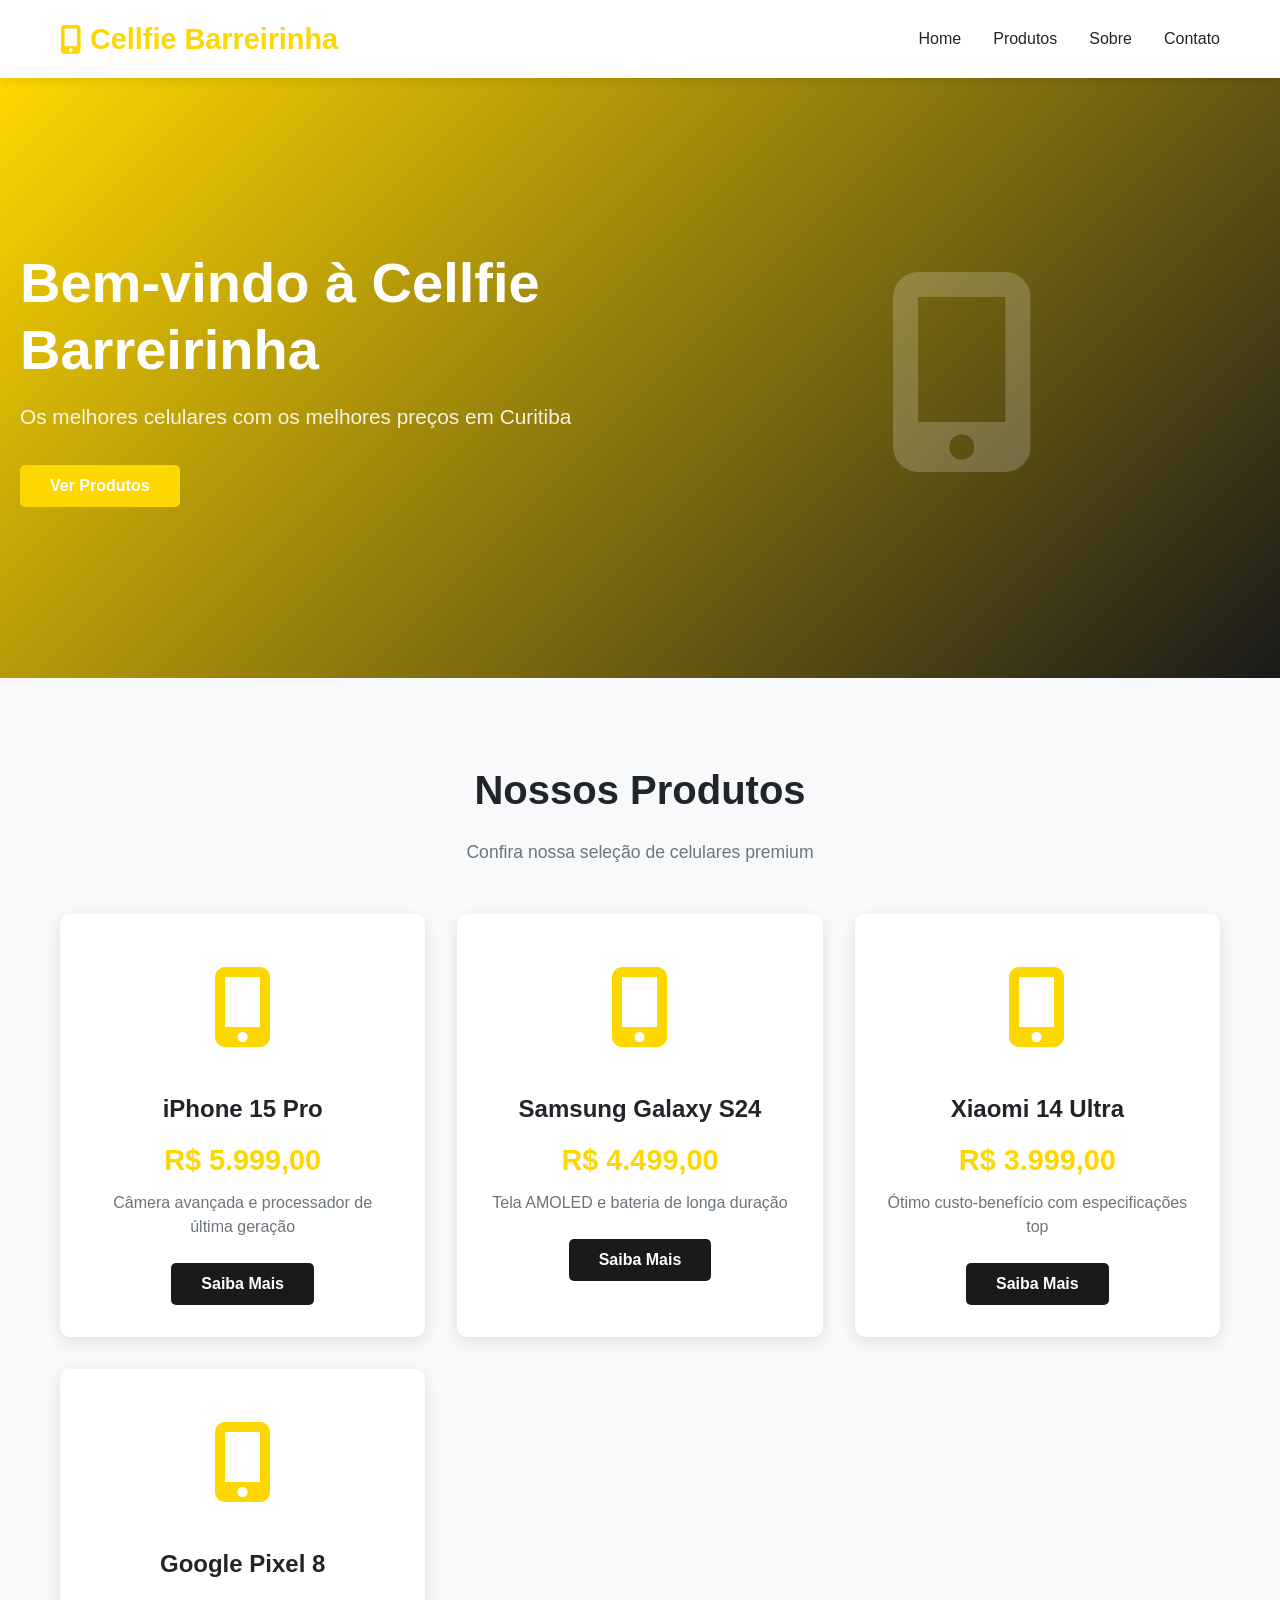
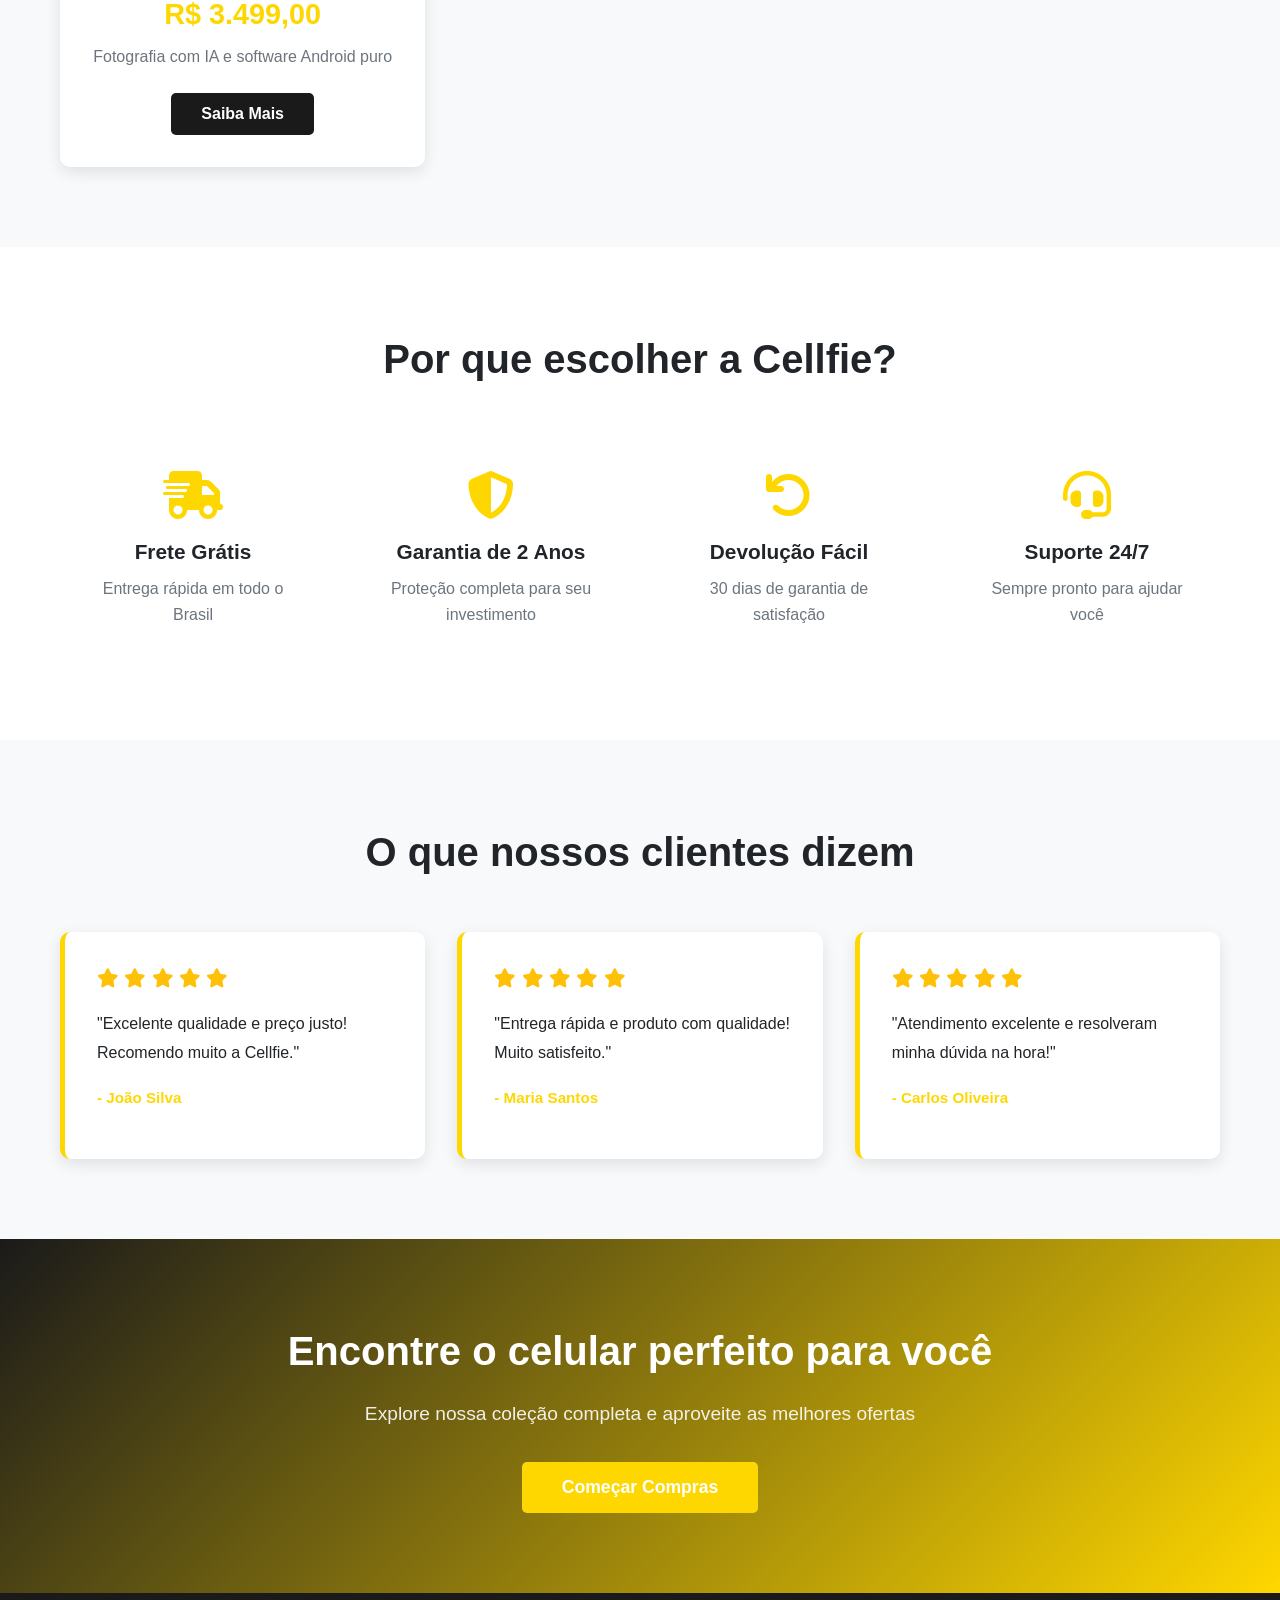
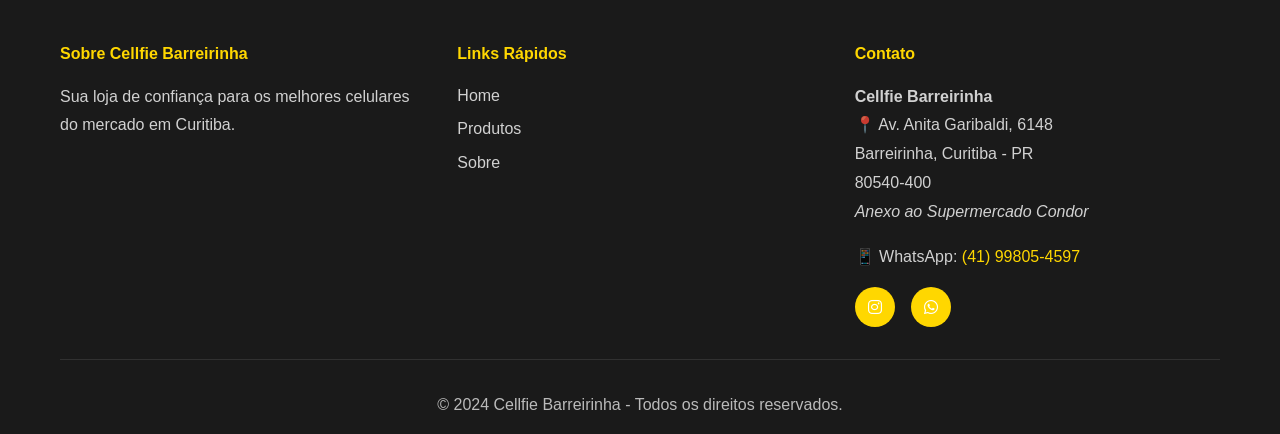
==== index.html @ 469c8362 "Landing page da Cellfie Barreirinha Co-Authored-By: Claude Sonnet 5 <noreply@anthropic.com>" ====
<!DOCTYPE html>
<html lang="pt-BR">
<head>
    <meta charset="UTF-8">
    <meta name="viewport" content="width=device-width, initial-scale=1.0">
    <title>Cellfie Barreirinha - Loja de Celulares Premium em Curitiba</title>
    <link rel="stylesheet" href="styles.css">
    <link rel="stylesheet" href="https://cdnjs.cloudflare.com/ajax/libs/font-awesome/6.4.0/css/all.min.css">
</head>
<body>
    <!-- Navbar -->
    <nav class="navbar">
        <div class="nav-container">
            <div class="nav-logo">
                <i class="fas fa-mobile-alt"></i> Cellfie Barreirinha
            </div>
            <ul class="nav-menu">
                <li><a href="#home" class="nav-link">Home</a></li>
                <li><a href="#produtos" class="nav-link">Produtos</a></li>
                <li><a href="#sobre" class="nav-link">Sobre</a></li>
                <li><a href="#contato" class="nav-link">Contato</a></li>
            </ul>
            <div class="hamburger">
                <span></span>
                <span></span>
                <span></span>
            </div>
        </div>
    </nav>

    <!-- Hero Section -->
    <section id="home" class="hero">
        <div class="hero-content">
            <h1>Bem-vindo à Cellfie Barreirinha</h1>
            <p>Os melhores celulares com os melhores preços em Curitiba</p>
            <button class="btn btn-primary">Ver Produtos</button>
        </div>
        <div class="hero-image">
            <div class="phone-mockup">
                <i class="fas fa-mobile-alt"></i>
            </div>
        </div>
    </section>

    <!-- Produtos Section -->
    <section id="produtos" class="produtos">
        <div class="container">
            <h2 class="section-title">Nossos Produtos</h2>
            <p class="section-subtitle">Confira nossa seleção de celulares premium</p>

            <div class="produtos-grid">
                <!-- Produto 1 -->
                <div class="produto-card">
                    <div class="produto-image">
                        <i class="fas fa-mobile-alt"></i>
                    </div>
                    <h3>iPhone 15 Pro</h3>
                    <p class="preco">R$ 5.999,00</p>
                    <p class="descricao">Câmera avançada e processador de última geração</p>
                    <button class="btn btn-secondary">Saiba Mais</button>
                </div>

                <!-- Produto 2 -->
                <div class="produto-card">
                    <div class="produto-image">
                        <i class="fas fa-mobile-alt"></i>
                    </div>
                    <h3>Samsung Galaxy S24</h3>
                    <p class="preco">R$ 4.499,00</p>
                    <p class="descricao">Tela AMOLED e bateria de longa duração</p>
                    <button class="btn btn-secondary">Saiba Mais</button>
                </div>

                <!-- Produto 3 -->
                <div class="produto-card">
                    <div class="produto-image">
                        <i class="fas fa-mobile-alt"></i>
                    </div>
                    <h3>Xiaomi 14 Ultra</h3>
                    <p class="preco">R$ 3.999,00</p>
                    <p class="descricao">Ótimo custo-benefício com especificações top</p>
                    <button class="btn btn-secondary">Saiba Mais</button>
                </div>

                <!-- Produto 4 -->
                <div class="produto-card">
                    <div class="produto-image">
                        <i class="fas fa-mobile-alt"></i>
                    </div>
                    <h3>Google Pixel 8</h3>
                    <p class="preco">R$ 3.499,00</p>
                    <p class="descricao">Fotografia com IA e software Android puro</p>
                    <button class="btn btn-secondary">Saiba Mais</button>
                </div>
            </div>
        </div>
    </section>

    <!-- Features Section -->
    <section class="features">
        <div class="container">
            <h2 class="section-title">Por que escolher a Cellfie?</h2>
            
            <div class="features-grid">
                <div class="feature-item">
                    <i class="fas fa-shipping-fast"></i>
                    <h3>Frete Grátis</h3>
                    <p>Entrega rápida em todo o Brasil</p>
                </div>

                <div class="feature-item">
                    <i class="fas fa-shield-alt"></i>
                    <h3>Garantia de 2 Anos</h3>
                    <p>Proteção completa para seu investimento</p>
                </div>

                <div class="feature-item">
                    <i class="fas fa-undo"></i>
                    <h3>Devolução Fácil</h3>
                    <p>30 dias de garantia de satisfação</p>
                </div>

                <div class="feature-item">
                    <i class="fas fa-headset"></i>
                    <h3>Suporte 24/7</h3>
                    <p>Sempre pronto para ajudar você</p>
                </div>
            </div>
        </div>
    </section>

    <!-- Depoimentos Section -->
    <section id="sobre" class="depoimentos">
        <div class="container">
            <h2 class="section-title">O que nossos clientes dizem</h2>

            <div class="depoimentos-grid">
                <div class="depoimento-card">
                    <div class="stars">
                        <i class="fas fa-star"></i>
                        <i class="fas fa-star"></i>
                        <i class="fas fa-star"></i>
                        <i class="fas fa-star"></i>
                        <i class="fas fa-star"></i>
                    </div>
                    <p>"Excelente qualidade e preço justo! Recomendo muito a Cellfie."</p>
                    <p class="autor">- João Silva</p>
                </div>

                <div class="depoimento-card">
                    <div class="stars">
                        <i class="fas fa-star"></i>
                        <i class="fas fa-star"></i>
                        <i class="fas fa-star"></i>
                        <i class="fas fa-star"></i>
                        <i class="fas fa-star"></i>
                    </div>
                    <p>"Entrega rápida e produto com qualidade! Muito satisfeito."</p>
                    <p class="autor">- Maria Santos</p>
                </div>

                <div class="depoimento-card">
                    <div class="stars">
                        <i class="fas fa-star"></i>
                        <i class="fas fa-star"></i>
                        <i class="fas fa-star"></i>
                        <i class="fas fa-star"></i>
                        <i class="fas fa-star"></i>
                    </div>
                    <p>"Atendimento excelente e resolveram minha dúvida na hora!"</p>
                    <p class="autor">- Carlos Oliveira</p>
                </div>
            </div>
        </div>
    </section>

    <!-- CTA Section -->
    <section class="cta">
        <div class="container">
            <h2>Encontre o celular perfeito para você</h2>
            <p>Explore nossa coleção completa e aproveite as melhores ofertas</p>
            <button class="btn btn-primary btn-large">Começar Compras</button>
        </div>
    </section>

    <!-- Footer -->
    <footer id="contato" class="footer">
        <div class="container">
            <div class="footer-content">
                <div class="footer-section">
                    <h4>Sobre Cellfie Barreirinha</h4>
                    <p>Sua loja de confiança para os melhores celulares do mercado em Curitiba.</p>
                </div>

                <div class="footer-section">
                    <h4>Links Rápidos</h4>
                    <ul>
                        <li><a href="#home">Home</a></li>
                        <li><a href="#produtos">Produtos</a></li>
                        <li><a href="#sobre">Sobre</a></li>
                    </ul>
                </div>

                <div class="footer-section">
                    <h4>Contato</h4>
                    <p><strong>Cellfie Barreirinha</strong></p>
                    <p>📍 Av. Anita Garibaldi, 6148</p>
                    <p>Barreirinha, Curitiba - PR</p>
                    <p>80540-400</p>
                    <p><em>Anexo ao Supermercado Condor</em></p>
                    <p style="margin-top: 1rem;">📱 WhatsApp: <a href="https://wa.me/5541998054597" style="color: var(--primary-color); text-decoration: none;">(41) 99805-4597</a></p>
                    <div class="social-links">
                        <a href="https://instagram.com/celfie_barreirinha" title="Instagram"><i class="fab fa-instagram"></i></a>
                        <a href="https://wa.me/5541998054597" title="WhatsApp"><i class="fab fa-whatsapp"></i></a>
                    </div>
                </div>
            </div>

            <div class="footer-bottom">
                <p>&copy; 2024 Cellfie Barreirinha - Todos os direitos reservados.</p>
            </div>
        </div>
    </footer>

    <script src="script.js"></script>
</body>
</html>
---- styles.css ----
/* Estilos Gerais */
* {
    margin: 0;
    padding: 0;
    box-sizing: border-box;
}

:root {
    --primary-color: #FFD700;
    --secondary-color: #1a1a1a;
    --accent-color: #808080;
    --light-bg: #f8f9fa;
    --text-dark: #212529;
    --text-light: #6c757d;
    --border-color: #dee2e6;
    --success-color: #28a745;
}

html {
    scroll-behavior: smooth;
}

body {
    font-family: 'Segoe UI', Tahoma, Geneva, Verdana, sans-serif;
    color: var(--text-dark);
    line-height: 1.6;
}

.container {
    max-width: 1200px;
    margin: 0 auto;
    padding: 0 20px;
}

/* Navbar */
.navbar {
    background: white;
    box-shadow: 0 2px 10px rgba(0, 0, 0, 0.1);
    position: sticky;
    top: 0;
    z-index: 100;
}

.nav-container {
    max-width: 1200px;
    margin: 0 auto;
    padding: 1rem 20px;
    display: flex;
    justify-content: space-between;
    align-items: center;
}

.nav-logo {
    font-size: 1.8rem;
    font-weight: bold;
    color: var(--primary-color);
    display: flex;
    align-items: center;
    gap: 0.5rem;
}

.nav-menu {
    display: flex;
    list-style: none;
    gap: 2rem;
}

.nav-link {
    color: var(--text-dark);
    text-decoration: none;
    font-weight: 500;
    transition: color 0.3s ease;
}

.nav-link:hover {
    color: var(--primary-color);
}

.hamburger {
    display: none;
    flex-direction: column;
    cursor: pointer;
}

.hamburger span {
    width: 25px;
    height: 3px;
    background: var(--text-dark);
    margin: 5px 0;
    transition: all 0.3s ease;
}

/* Hero Section */
.hero {
    background: linear-gradient(135deg, var(--primary-color) 0%, var(--secondary-color) 100%);
    color: white;
    padding: 100px 20px;
    display: flex;
    align-items: center;
    justify-content: center;
    gap: 3rem;
    min-height: 600px;
}

.hero-content {
    flex: 1;
    max-width: 600px;
}

.hero-content h1 {
    font-size: 3.5rem;
    margin-bottom: 1rem;
    line-height: 1.2;
}

.hero-content p {
    font-size: 1.3rem;
    margin-bottom: 2rem;
    opacity: 0.9;
}

.hero-image {
    flex: 1;
    display: flex;
    justify-content: center;
    align-items: center;
}

.phone-mockup {
    font-size: 200px;
    color: rgba(255, 255, 255, 0.2);
    animation: float 3s ease-in-out infinite;
}

@keyframes float {
    0%, 100% {
        transform: translateY(0px);
    }
    50% {
        transform: translateY(-20px);
    }
}

/* Botões */
.btn {
    padding: 12px 30px;
    border: none;
    border-radius: 5px;
    font-size: 1rem;
    font-weight: 600;
    cursor: pointer;
    transition: all 0.3s ease;
    text-decoration: none;
    display: inline-block;
}

.btn-primary {
    background: var(--primary-color);
    color: white;
}

.btn-primary:hover {
    background: #0095d1;
    transform: translateY(-2px);
    box-shadow: 0 10px 20px rgba(0, 168, 232, 0.3);
}

.btn-secondary {
    background: var(--secondary-color);
    color: white;
}

.btn-secondary:hover {
    background: #002d42;
    transform: translateY(-2px);
}

.btn-large {
    padding: 15px 40px;
    font-size: 1.1rem;
}

/* Produtos Section */
.produtos {
    padding: 80px 20px;
    background: var(--light-bg);
}

.section-title {
    font-size: 2.5rem;
    text-align: center;
    margin-bottom: 1rem;
    color: var(--text-dark);
}

.section-subtitle {
    text-align: center;
    color: var(--text-light);
    font-size: 1.1rem;
    margin-bottom: 3rem;
}

.produtos-grid {
    display: grid;
    grid-template-columns: repeat(auto-fit, minmax(280px, 1fr));
    gap: 2rem;
    margin-top: 3rem;
}

.produto-card {
    background: white;
    border-radius: 10px;
    padding: 2rem;
    text-align: center;
    box-shadow: 0 5px 15px rgba(0, 0, 0, 0.1);
    transition: transform 0.3s ease, box-shadow 0.3s ease;
    cursor: pointer;
}

.produto-card:hover {
    transform: translateY(-10px);
    box-shadow: 0 15px 30px rgba(0, 0, 0, 0.15);
}

.produto-image {
    font-size: 80px;
    color: var(--primary-color);
    margin-bottom: 1rem;
}

.produto-card h3 {
    font-size: 1.5rem;
    margin-bottom: 0.5rem;
    color: var(--text-dark);
}

.preco {
    font-size: 1.8rem;
    color: var(--primary-color);
    font-weight: bold;
    margin: 0.5rem 0;
}

.descricao {
    color: var(--text-light);
    margin-bottom: 1.5rem;
    line-height: 1.5;
}

/* Features Section */
.features {
    padding: 80px 20px;
    background: white;
}

.features-grid {
    display: grid;
    grid-template-columns: repeat(auto-fit, minmax(250px, 1fr));
    gap: 2rem;
    margin-top: 3rem;
}

.feature-item {
    text-align: center;
    padding: 2rem;
}

.feature-item i {
    font-size: 3rem;
    color: var(--primary-color);
    margin-bottom: 1rem;
}

.feature-item h3 {
    font-size: 1.3rem;
    margin-bottom: 0.5rem;
}

.feature-item p {
    color: var(--text-light);
}

/* Depoimentos Section */
.depoimentos {
    padding: 80px 20px;
    background: var(--light-bg);
}

.depoimentos-grid {
    display: grid;
    grid-template-columns: repeat(auto-fit, minmax(300px, 1fr));
    gap: 2rem;
    margin-top: 3rem;
}

.depoimento-card {
    background: white;
    padding: 2rem;
    border-radius: 10px;
    box-shadow: 0 5px 15px rgba(0, 0, 0, 0.1);
    border-left: 5px solid var(--primary-color);
}

.stars {
    color: #ffc107;
    margin-bottom: 1rem;
    font-size: 1.2rem;
}

.depoimento-card p {
    margin-bottom: 1rem;
    line-height: 1.8;
}

.autor {
    font-weight: bold;
    color: var(--primary-color);
    font-size: 0.95rem;
}

/* CTA Section */
.cta {
    background: linear-gradient(135deg, var(--secondary-color) 0%, var(--primary-color) 100%);
    color: white;
    padding: 80px 20px;
    text-align: center;
}

.cta h2 {
    font-size: 2.5rem;
    margin-bottom: 1rem;
}

.cta p {
    font-size: 1.2rem;
    margin-bottom: 2rem;
    opacity: 0.9;
}

/* Footer */
.footer {
    background: var(--secondary-color);
    color: white;
    padding: 3rem 20px 1rem;
}

.footer-content {
    display: grid;
    grid-template-columns: repeat(auto-fit, minmax(250px, 1fr));
    gap: 2rem;
    margin-bottom: 2rem;
    max-width: 1200px;
    margin-left: auto;
    margin-right: auto;
}

.footer-section h4 {
    margin-bottom: 1rem;
    color: var(--primary-color);
}

.footer-section p {
    color: rgba(255, 255, 255, 0.8);
    line-height: 1.8;
}

.footer-section ul {
    list-style: none;
}

.footer-section ul li {
    margin-bottom: 0.5rem;
}

.footer-section ul li a {
    color: rgba(255, 255, 255, 0.8);
    text-decoration: none;
    transition: color 0.3s ease;
}

.footer-section ul li a:hover {
    color: var(--primary-color);
}

.social-links {
    display: flex;
    gap: 1rem;
    margin-top: 1rem;
}

.social-links a {
    display: inline-flex;
    align-items: center;
    justify-content: center;
    width: 40px;
    height: 40px;
    background: var(--primary-color);
    color: white;
    border-radius: 50%;
    text-decoration: none;
    transition: all 0.3s ease;
}

.social-links a:hover {
    background: rgba(255, 255, 255, 0.2);
}

.footer-bottom {
    text-align: center;
    padding-top: 2rem;
    border-top: 1px solid rgba(255, 255, 255, 0.1);
    color: rgba(255, 255, 255, 0.7);
}

/* Responsivo */
@media (max-width: 768px) {
    .hamburger {
        display: flex;
    }

    .nav-menu {
        display: none;
        position: absolute;
        top: 60px;
        left: 0;
        right: 0;
        background: white;
        flex-direction: column;
        gap: 0;
        padding: 1rem;
        box-shadow: 0 10px 20px rgba(0, 0, 0, 0.1);
    }

    .nav-menu.active {
        display: flex;
    }

    .nav-link {
        padding: 0.8rem;
        border-bottom: 1px solid var(--border-color);
    }

    .hero {
        flex-direction: column;
        padding: 50px 20px;
        min-height: auto;
        text-align: center;
    }

    .hero-content h1 {
        font-size: 2rem;
    }

    .hero-content p {
        font-size: 1rem;
    }

    .phone-mockup {
        font-size: 120px;
    }

    .section-title {
        font-size: 2rem;
    }

    .cta h2 {
        font-size: 1.8rem;
    }

    .produtos-grid,
    .features-grid,
    .depoimentos-grid {
        grid-template-columns: 1fr;
    }
}

@media (max-width: 480px) {
    .hero-content h1 {
        font-size: 1.5rem;
    }

    .section-title {
        font-size: 1.5rem;
    }

    .btn {
        padding: 10px 20px;
        font-size: 0.9rem;
    }

    .cta {
        padding: 50px 20px;
    }

    .cta h2 {
        font-size: 1.3rem;
    }
}
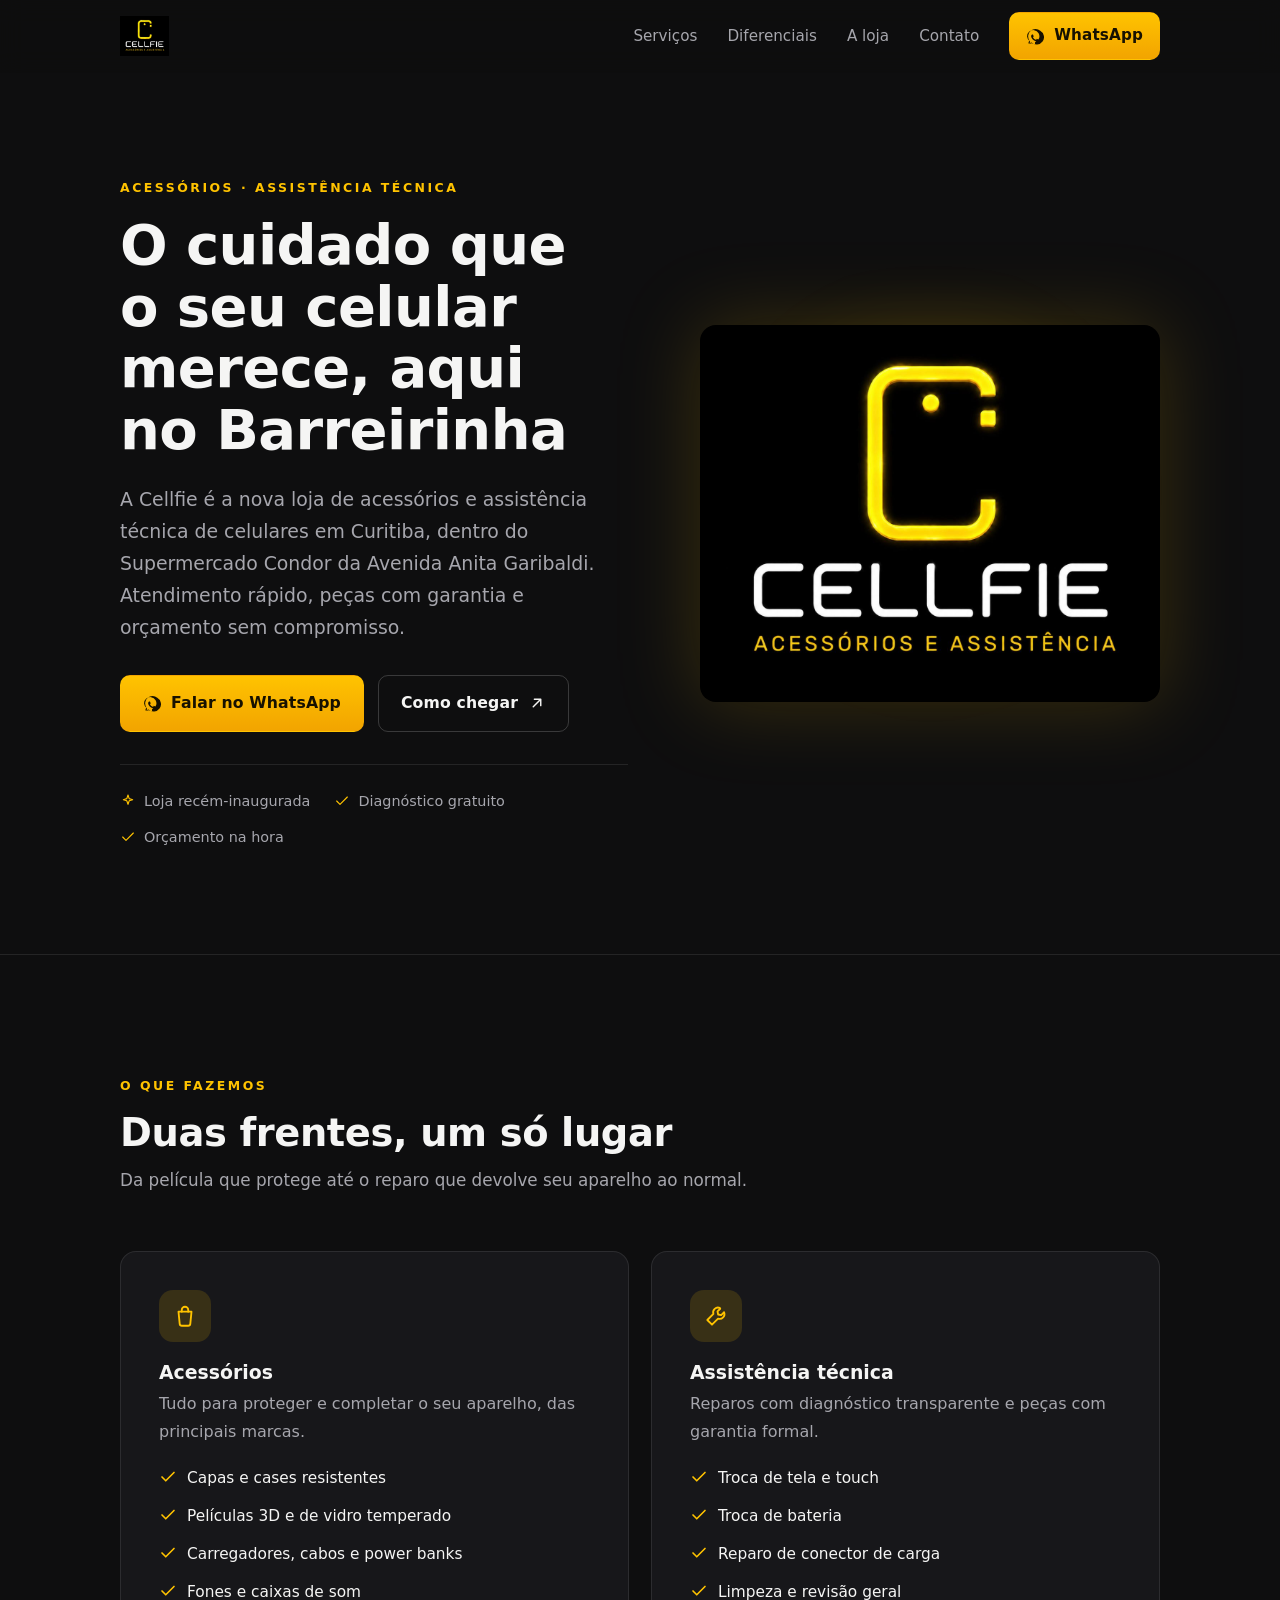
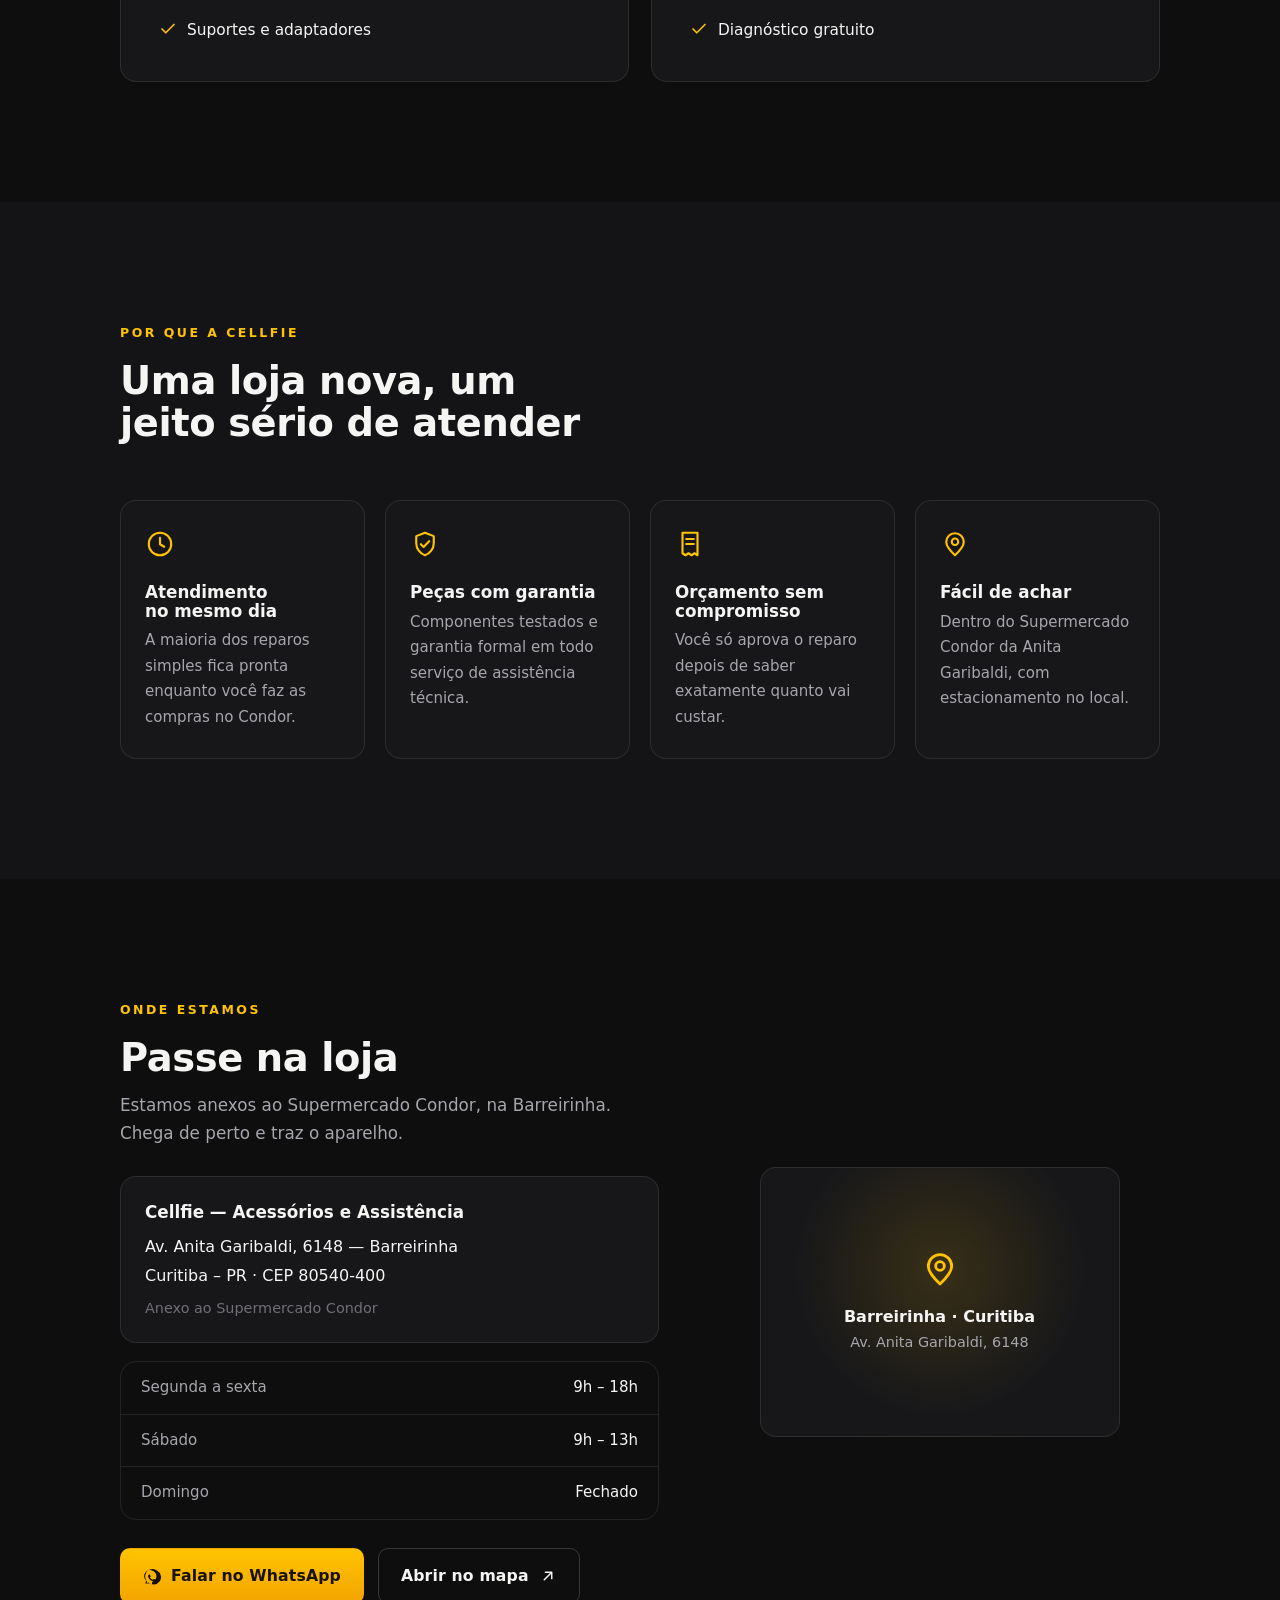
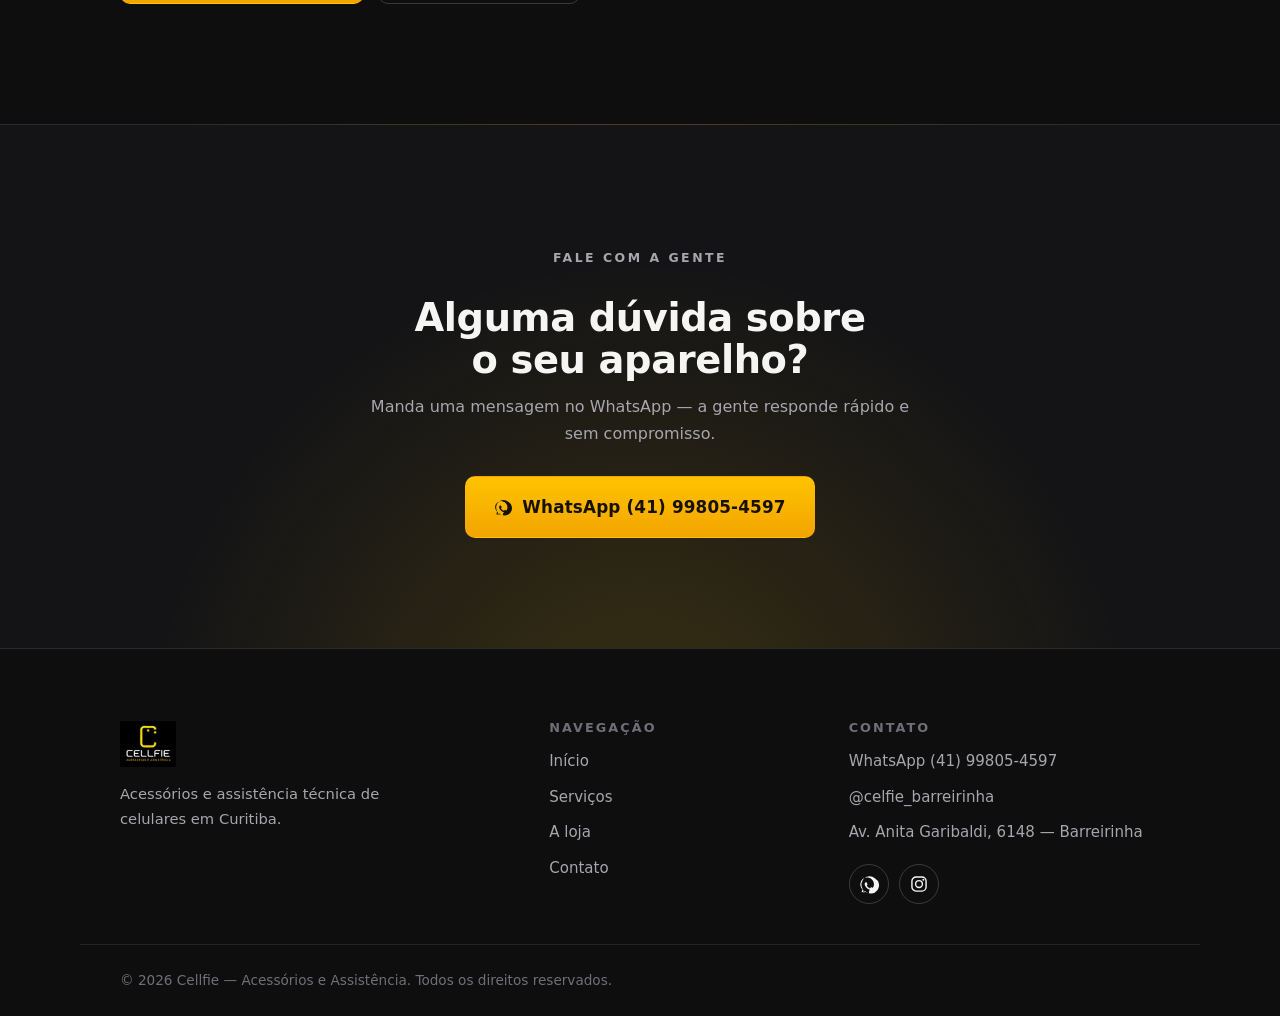
==== commit 9c7c8d8e: "Redesenha a landing page: institucional, tema escuro e foco em segurança - Reposiciona como página d" ====
--- a/index.html
+++ b/index.html
@@ -1,227 +1,288 @@
 <!DOCTYPE html>
 <html lang="pt-BR">
 <head>
-    <meta charset="UTF-8">
-    <meta name="viewport" content="width=device-width, initial-scale=1.0">
-    <title>Cellfie Barreirinha - Loja de Celulares Premium em Curitiba</title>
-    <link rel="stylesheet" href="styles.css">
-    <link rel="stylesheet" href="https://cdnjs.cloudflare.com/ajax/libs/font-awesome/6.4.0/css/all.min.css">
+  <meta charset="UTF-8">
+  <meta name="viewport" content="width=device-width, initial-scale=1.0">
+
+  <!-- Segurança: política de conteúdo restritiva, sem scripts de terceiros -->
+  <meta http-equiv="Content-Security-Policy" content="default-src 'self'; base-uri 'self'; object-src 'none'; frame-ancestors 'none'; frame-src 'none'; img-src 'self' data:; style-src 'self' https://fonts.googleapis.com; font-src 'self' https://fonts.gstatic.com; script-src 'self'; connect-src 'self'; form-action 'self'; upgrade-insecure-requests">
+  <meta name="referrer" content="strict-origin-when-cross-origin">
+  <meta name="color-scheme" content="dark">
+  <meta name="theme-color" content="#0E0E0F">
+
+  <title>Cellfie Barreirinha</title>
+  <meta name="description" content="Cellfie — acessórios e assistência técnica de celulares no Barreirinha, Curitiba. Dentro do Supermercado Condor da Av. Anita Garibaldi. Troca de tela, troca de bateria, películas e orçamento sem compromisso.">
+
+  <meta property="og:type" content="website">
+  <meta property="og:locale" content="pt_BR">
+  <meta property="og:title" content="Cellfie — Acessórios e Assistência Técnica">
+  <meta property="og:description" content="A nova loja de acessórios e assistência técnica de celulares no Barreirinha, Curitiba. Dentro do Supermercado Condor.">
+  <meta property="og:image" content="logo.jpeg">
+
+  <link rel="icon" type="image/jpeg" href="logo.jpeg">
+  <link rel="apple-touch-icon" href="logo.jpeg">
+
+  <link rel="preconnect" href="https://fonts.googleapis.com">
+  <link rel="preconnect" href="https://fonts.gstatic.com" crossorigin>
+  <link rel="stylesheet" href="https://fonts.googleapis.com/css2?family=Chakra+Petch:wght@500;600;700&family=IBM+Plex+Sans:wght@400;500;600&display=swap">
+
+  <link rel="stylesheet" href="styles.css">
 </head>
 <body>
-    <!-- Navbar -->
-    <nav class="navbar">
-        <div class="nav-container">
-            <div class="nav-logo">
-                <i class="fas fa-mobile-alt"></i> Cellfie Barreirinha
-            </div>
-            <ul class="nav-menu">
-                <li><a href="#home" class="nav-link">Home</a></li>
-                <li><a href="#produtos" class="nav-link">Produtos</a></li>
-                <li><a href="#sobre" class="nav-link">Sobre</a></li>
-                <li><a href="#contato" class="nav-link">Contato</a></li>
+  <a class="skip-link" href="#conteudo">Pular para o conteúdo</a>
+
+  <!-- Biblioteca de ícones (SVG embutido, sem requisições externas) -->
+  <svg class="icon-defs" aria-hidden="true" focusable="false" width="0" height="0">
+    <defs>
+      <symbol id="i-bag" viewBox="0 0 24 24"><path d="M6 8h12l-1.1 11.2a2 2 0 0 1-2 1.8H9.1a2 2 0 0 1-2-1.8L6 8Z"/><path d="M9 8V6.5a3 3 0 0 1 6 0V8"/></symbol>
+      <symbol id="i-wrench" viewBox="0 0 24 24"><path d="M15.5 4.5a4.5 4.5 0 0 0-5.9 5.6L4 15.7 8.3 20l5.6-5.6a4.5 4.5 0 0 0 5.6-5.9l-2.7 2.7-2.8-.6-.6-2.8 2.5-2.5Z"/></symbol>
+      <symbol id="i-shield" viewBox="0 0 24 24"><path d="M12 3l7 2.7v5.6c0 4.6-3 8.4-7 9.7-4-1.3-7-5.1-7-9.7V5.7L12 3Z"/><path d="M8.7 12.2l2.2 2.2 4.4-4.6"/></symbol>
+      <symbol id="i-clock" viewBox="0 0 24 24"><circle cx="12" cy="12" r="9"/><path d="M12 7v5.2l3.4 2"/></symbol>
+      <symbol id="i-pin" viewBox="0 0 24 24"><path d="M12 21c4.5-4.2 7-7.4 7-10.6A7 7 0 0 0 5 10.4C5 13.6 7.5 16.8 12 21Z"/><circle cx="12" cy="10.2" r="2.6"/></symbol>
+      <symbol id="i-receipt" viewBox="0 0 24 24"><path d="M6 3h12v18l-2.4-1.6L13.2 21l-2.4-1.6L8.4 21 6 19.4V3Z"/><path d="M9 8h6M9 12h6"/></symbol>
+      <symbol id="i-check" viewBox="0 0 24 24"><path d="M20 6 9 17l-5-5"/></symbol>
+      <symbol id="i-whats" viewBox="0 0 24 24"><path d="M19 5A9.8 9.8 0 0 0 4.4 17.7L3 22l4.4-1.4A9.8 9.8 0 1 0 19 5Zm-7 17.8a8.2 8.2 0 0 1-4.2-1.1l-.3-.2-2.9.8.8-2.8-.2-.3A8.2 8.2 0 1 1 12 20.2Zm4.5-6.1c-.25-.13-1.5-.74-1.7-.82-.23-.09-.4-.13-.56.12-.16.25-.64.82-.79.99-.14.16-.29.18-.54.06-1.5-.75-2.48-1.34-3.47-3.03-.26-.45.26-.42.75-1.4.08-.16.04-.3-.02-.43-.06-.12-.56-1.34-.76-1.84-.2-.48-.4-.41-.56-.42h-.48c-.16 0-.43.06-.66.31-.23.25-.87.85-.87 2.07 0 1.22.89 2.4 1.01 2.57.12.16 1.75 2.67 4.25 3.74 1.58.68 2.2.74 2.99.62.48-.07 1.5-.61 1.71-1.2.21-.59.21-1.09.15-1.2-.06-.11-.22-.17-.47-.29Z" stroke="none" fill="currentColor"/></symbol>
+      <symbol id="i-insta" viewBox="0 0 24 24"><rect x="3.5" y="3.5" width="17" height="17" rx="5"/><circle cx="12" cy="12" r="4.1"/><circle cx="17.2" cy="6.8" r="1.15" stroke="none" fill="currentColor"/></symbol>
+      <symbol id="i-phone" viewBox="0 0 24 24"><path d="M6 3h3.4l1.7 4.3-2.3 1.6a11 11 0 0 0 4.9 4.9l1.6-2.3L20.6 15V18.4a2 2 0 0 1-2.2 2A16.5 16.5 0 0 1 3.6 5.6 2 2 0 0 1 6 3Z"/></symbol>
+      <symbol id="i-arrow" viewBox="0 0 24 24"><path d="M7 17 17 7M8.5 7H17v8.5"/></symbol>
+      <symbol id="i-spark" viewBox="0 0 24 24"><path d="M12 3l1.8 5.4L19 10l-5.2 1.6L12 17l-1.8-5.4L5 10l5.2-1.6L12 3Z"/></symbol>
+    </defs>
+  </svg>
+
+  <!-- Cabeçalho -->
+  <header class="site-header" id="topo">
+    <div class="wrap site-header__inner">
+      <a class="brand" href="#topo" aria-label="Cellfie — página inicial">
+        <img class="brand__logo" src="logo.jpeg" width="160" height="40" alt="Cellfie — Acessórios e Assistência">
+      </a>
+
+      <nav class="nav" aria-label="Navegação principal">
+        <button class="nav__toggle" type="button" aria-expanded="false" aria-controls="menu-principal" aria-label="Abrir menu">
+          <span></span><span></span><span></span>
+        </button>
+        <ul class="nav__links" id="menu-principal">
+          <li><a href="#servicos">Serviços</a></li>
+          <li><a href="#diferenciais">Diferenciais</a></li>
+          <li><a href="#loja">A loja</a></li>
+          <li><a href="#contato">Contato</a></li>
+          <li class="nav__cta">
+            <a class="btn btn--primary btn--sm" href="https://wa.me/5541998054597?text=Ol%C3%A1%21%20Vim%20pelo%20site%20da%20Cellfie." target="_blank" rel="noopener noreferrer">
+              <svg class="ic" aria-hidden="true"><use href="#i-whats"></use></svg>
+              WhatsApp
+            </a>
+          </li>
+        </ul>
+      </nav>
+    </div>
+  </header>
+
+  <main id="conteudo">
+
+    <!-- Hero -->
+    <section class="hero" id="inicio">
+      <div class="wrap hero__grid">
+        <div class="hero__copy">
+          <p class="eyebrow">Acessórios · Assistência técnica</p>
+          <h1>O cuidado que o seu celular merece, aqui no Barreirinha</h1>
+          <p class="lead">
+            A Cellfie é a nova loja de acessórios e assistência técnica de celulares em Curitiba,
+            dentro do Supermercado Condor da Avenida Anita Garibaldi. Atendimento rápido,
+            peças com garantia e orçamento sem compromisso.
+          </p>
+          <div class="hero__actions">
+            <a class="btn btn--primary" href="https://wa.me/5541998054597?text=Ol%C3%A1%21%20Vim%20pelo%20site%20da%20Cellfie." target="_blank" rel="noopener noreferrer">
+              <svg class="ic" aria-hidden="true"><use href="#i-whats"></use></svg>
+              Falar no WhatsApp
+            </a>
+            <a class="btn btn--ghost" href="https://www.google.com/maps/search/?api=1&amp;query=Avenida%20Anita%20Garibaldi%2C%206148%2C%20Barreirinha%2C%20Curitiba%20-%20PR" target="_blank" rel="noopener noreferrer">
+              Como chegar
+              <svg class="ic" aria-hidden="true"><use href="#i-arrow"></use></svg>
+            </a>
+          </div>
+          <ul class="hero__meta">
+            <li><svg class="ic" aria-hidden="true"><use href="#i-spark"></use></svg> Loja recém-inaugurada</li>
+            <li><svg class="ic" aria-hidden="true"><use href="#i-check"></use></svg> Diagnóstico gratuito</li>
+            <li><svg class="ic" aria-hidden="true"><use href="#i-check"></use></svg> Orçamento na hora</li>
+          </ul>
+        </div>
+
+        <div class="hero__brand" aria-hidden="true">
+          <div class="hero__glow"></div>
+          <img class="hero__logo" src="logo.jpeg" width="520" height="416" alt="">
+        </div>
+      </div>
+    </section>
+
+    <!-- Serviços -->
+    <section class="section" id="servicos">
+      <div class="wrap">
+        <header class="section__head">
+          <p class="eyebrow">O que fazemos</p>
+          <h2>Duas frentes, um só lugar</h2>
+          <p class="section__sub">Da película que protege até o reparo que devolve seu aparelho ao normal.</p>
+        </header>
+
+        <div class="panels">
+          <article class="panel">
+            <div class="panel__icon"><svg class="ic" aria-hidden="true"><use href="#i-bag"></use></svg></div>
+            <h3>Acessórios</h3>
+            <p>Tudo para proteger e completar o seu aparelho, das principais marcas.</p>
+            <ul class="ticks">
+              <li><svg class="ic" aria-hidden="true"><use href="#i-check"></use></svg> Capas e cases resistentes</li>
+              <li><svg class="ic" aria-hidden="true"><use href="#i-check"></use></svg> Películas 3D e de vidro temperado</li>
+              <li><svg class="ic" aria-hidden="true"><use href="#i-check"></use></svg> Carregadores, cabos e power banks</li>
+              <li><svg class="ic" aria-hidden="true"><use href="#i-check"></use></svg> Fones e caixas de som</li>
+              <li><svg class="ic" aria-hidden="true"><use href="#i-check"></use></svg> Suportes e adaptadores</li>
             </ul>
-            <div class="hamburger">
-                <span></span>
-                <span></span>
-                <span></span>
-            </div>
-        </div>
-    </nav>
-
-    <!-- Hero Section -->
-    <section id="home" class="hero">
-        <div class="hero-content">
-            <h1>Bem-vindo à Cellfie Barreirinha</h1>
-            <p>Os melhores celulares com os melhores preços em Curitiba</p>
-            <button class="btn btn-primary">Ver Produtos</button>
-        </div>
-        <div class="hero-image">
-            <div class="phone-mockup">
-                <i class="fas fa-mobile-alt"></i>
-            </div>
-        </div>
-    </section>
-
-    <!-- Produtos Section -->
-    <section id="produtos" class="produtos">
-        <div class="container">
-            <h2 class="section-title">Nossos Produtos</h2>
-            <p class="section-subtitle">Confira nossa seleção de celulares premium</p>
-
-            <div class="produtos-grid">
-                <!-- Produto 1 -->
-                <div class="produto-card">
-                    <div class="produto-image">
-                        <i class="fas fa-mobile-alt"></i>
-                    </div>
-                    <h3>iPhone 15 Pro</h3>
-                    <p class="preco">R$ 5.999,00</p>
-                    <p class="descricao">Câmera avançada e processador de última geração</p>
-                    <button class="btn btn-secondary">Saiba Mais</button>
-                </div>
-
-                <!-- Produto 2 -->
-                <div class="produto-card">
-                    <div class="produto-image">
-                        <i class="fas fa-mobile-alt"></i>
-                    </div>
-                    <h3>Samsung Galaxy S24</h3>
-                    <p class="preco">R$ 4.499,00</p>
-                    <p class="descricao">Tela AMOLED e bateria de longa duração</p>
-                    <button class="btn btn-secondary">Saiba Mais</button>
-                </div>
-
-                <!-- Produto 3 -->
-                <div class="produto-card">
-                    <div class="produto-image">
-                        <i class="fas fa-mobile-alt"></i>
-                    </div>
-                    <h3>Xiaomi 14 Ultra</h3>
-                    <p class="preco">R$ 3.999,00</p>
-                    <p class="descricao">Ótimo custo-benefício com especificações top</p>
-                    <button class="btn btn-secondary">Saiba Mais</button>
-                </div>
-
-                <!-- Produto 4 -->
-                <div class="produto-card">
-                    <div class="produto-image">
-                        <i class="fas fa-mobile-alt"></i>
-                    </div>
-                    <h3>Google Pixel 8</h3>
-                    <p class="preco">R$ 3.499,00</p>
-                    <p class="descricao">Fotografia com IA e software Android puro</p>
-                    <button class="btn btn-secondary">Saiba Mais</button>
-                </div>
-            </div>
-        </div>
-    </section>
-
-    <!-- Features Section -->
-    <section class="features">
-        <div class="container">
-            <h2 class="section-title">Por que escolher a Cellfie?</h2>
-            
-            <div class="features-grid">
-                <div class="feature-item">
-                    <i class="fas fa-shipping-fast"></i>
-                    <h3>Frete Grátis</h3>
-                    <p>Entrega rápida em todo o Brasil</p>
-                </div>
-
-                <div class="feature-item">
-                    <i class="fas fa-shield-alt"></i>
-                    <h3>Garantia de 2 Anos</h3>
-                    <p>Proteção completa para seu investimento</p>
-                </div>
-
-                <div class="feature-item">
-                    <i class="fas fa-undo"></i>
-                    <h3>Devolução Fácil</h3>
-                    <p>30 dias de garantia de satisfação</p>
-                </div>
-
-                <div class="feature-item">
-                    <i class="fas fa-headset"></i>
-                    <h3>Suporte 24/7</h3>
-                    <p>Sempre pronto para ajudar você</p>
-                </div>
-            </div>
-        </div>
-    </section>
-
-    <!-- Depoimentos Section -->
-    <section id="sobre" class="depoimentos">
-        <div class="container">
-            <h2 class="section-title">O que nossos clientes dizem</h2>
-
-            <div class="depoimentos-grid">
-                <div class="depoimento-card">
-                    <div class="stars">
-                        <i class="fas fa-star"></i>
-                        <i class="fas fa-star"></i>
-                        <i class="fas fa-star"></i>
-                        <i class="fas fa-star"></i>
-                        <i class="fas fa-star"></i>
-                    </div>
-                    <p>"Excelente qualidade e preço justo! Recomendo muito a Cellfie."</p>
-                    <p class="autor">- João Silva</p>
-                </div>
-
-                <div class="depoimento-card">
-                    <div class="stars">
-                        <i class="fas fa-star"></i>
-                        <i class="fas fa-star"></i>
-                        <i class="fas fa-star"></i>
-                        <i class="fas fa-star"></i>
-                        <i class="fas fa-star"></i>
-                    </div>
-                    <p>"Entrega rápida e produto com qualidade! Muito satisfeito."</p>
-                    <p class="autor">- Maria Santos</p>
-                </div>
-
-                <div class="depoimento-card">
-                    <div class="stars">
-                        <i class="fas fa-star"></i>
-                        <i class="fas fa-star"></i>
-                        <i class="fas fa-star"></i>
-                        <i class="fas fa-star"></i>
-                        <i class="fas fa-star"></i>
-                    </div>
-                    <p>"Atendimento excelente e resolveram minha dúvida na hora!"</p>
-                    <p class="autor">- Carlos Oliveira</p>
-                </div>
-            </div>
-        </div>
-    </section>
-
-    <!-- CTA Section -->
-    <section class="cta">
-        <div class="container">
-            <h2>Encontre o celular perfeito para você</h2>
-            <p>Explore nossa coleção completa e aproveite as melhores ofertas</p>
-            <button class="btn btn-primary btn-large">Começar Compras</button>
-        </div>
-    </section>
-
-    <!-- Footer -->
-    <footer id="contato" class="footer">
-        <div class="container">
-            <div class="footer-content">
-                <div class="footer-section">
-                    <h4>Sobre Cellfie Barreirinha</h4>
-                    <p>Sua loja de confiança para os melhores celulares do mercado em Curitiba.</p>
-                </div>
-
-                <div class="footer-section">
-                    <h4>Links Rápidos</h4>
-                    <ul>
-                        <li><a href="#home">Home</a></li>
-                        <li><a href="#produtos">Produtos</a></li>
-                        <li><a href="#sobre">Sobre</a></li>
-                    </ul>
-                </div>
-
-                <div class="footer-section">
-                    <h4>Contato</h4>
-                    <p><strong>Cellfie Barreirinha</strong></p>
-                    <p>📍 Av. Anita Garibaldi, 6148</p>
-                    <p>Barreirinha, Curitiba - PR</p>
-                    <p>80540-400</p>
-                    <p><em>Anexo ao Supermercado Condor</em></p>
-                    <p style="margin-top: 1rem;">📱 WhatsApp: <a href="https://wa.me/5541998054597" style="color: var(--primary-color); text-decoration: none;">(41) 99805-4597</a></p>
-                    <div class="social-links">
-                        <a href="https://instagram.com/celfie_barreirinha" title="Instagram"><i class="fab fa-instagram"></i></a>
-                        <a href="https://wa.me/5541998054597" title="WhatsApp"><i class="fab fa-whatsapp"></i></a>
-                    </div>
-                </div>
-            </div>
-
-            <div class="footer-bottom">
-                <p>&copy; 2024 Cellfie Barreirinha - Todos os direitos reservados.</p>
-            </div>
-        </div>
-    </footer>
-
-    <script src="script.js"></script>
+          </article>
+
+          <article class="panel">
+            <div class="panel__icon"><svg class="ic" aria-hidden="true"><use href="#i-wrench"></use></svg></div>
+            <h3>Assistência técnica</h3>
+            <p>Reparos com diagnóstico transparente e peças com garantia formal.</p>
+            <ul class="ticks">
+              <li><svg class="ic" aria-hidden="true"><use href="#i-check"></use></svg> Troca de tela e touch</li>
+              <li><svg class="ic" aria-hidden="true"><use href="#i-check"></use></svg> Troca de bateria</li>
+              <li><svg class="ic" aria-hidden="true"><use href="#i-check"></use></svg> Reparo de conector de carga</li>
+              <li><svg class="ic" aria-hidden="true"><use href="#i-check"></use></svg> Limpeza e revisão geral</li>
+              <li><svg class="ic" aria-hidden="true"><use href="#i-check"></use></svg> Diagnóstico gratuito</li>
+            </ul>
+          </article>
+        </div>
+      </div>
+    </section>
+
+    <!-- Diferenciais -->
+    <section class="section section--alt" id="diferenciais">
+      <div class="wrap">
+        <header class="section__head">
+          <p class="eyebrow">Por que a Cellfie</p>
+          <h2>Uma loja nova, um jeito sério de atender</h2>
+        </header>
+
+        <div class="edges">
+          <article class="edge">
+            <svg class="ic ic--lg" aria-hidden="true"><use href="#i-clock"></use></svg>
+            <h3>Atendimento no mesmo dia</h3>
+            <p>A maioria dos reparos simples fica pronta enquanto você faz as compras no Condor.</p>
+          </article>
+          <article class="edge">
+            <svg class="ic ic--lg" aria-hidden="true"><use href="#i-shield"></use></svg>
+            <h3>Peças com garantia</h3>
+            <p>Componentes testados e garantia formal em todo serviço de assistência técnica.</p>
+          </article>
+          <article class="edge">
+            <svg class="ic ic--lg" aria-hidden="true"><use href="#i-receipt"></use></svg>
+            <h3>Orçamento sem compromisso</h3>
+            <p>Você só aprova o reparo depois de saber exatamente quanto vai custar.</p>
+          </article>
+          <article class="edge">
+            <svg class="ic ic--lg" aria-hidden="true"><use href="#i-pin"></use></svg>
+            <h3>Fácil de achar</h3>
+            <p>Dentro do Supermercado Condor da Anita Garibaldi, com estacionamento no local.</p>
+          </article>
+        </div>
+      </div>
+    </section>
+
+    <!-- A loja / Localização -->
+    <section class="section" id="loja">
+      <div class="wrap local">
+        <div class="local__text">
+          <p class="eyebrow">Onde estamos</p>
+          <h2>Passe na loja</h2>
+          <p class="section__sub">Estamos anexos ao Supermercado Condor, na Barreirinha. Chega de perto e traz o aparelho.</p>
+
+          <address class="card card--address">
+            <strong>Cellfie — Acessórios e Assistência</strong>
+            <span>Av. Anita Garibaldi, 6148 — Barreirinha</span>
+            <span>Curitiba – PR · CEP 80540-400</span>
+            <span class="muted">Anexo ao Supermercado Condor</span>
+          </address>
+
+          <div class="hours">
+            <div class="hours__row"><span>Segunda a sexta</span><span class="num">9h – 18h</span></div>
+            <div class="hours__row"><span>Sábado</span><span class="num">9h – 13h</span></div>
+            <div class="hours__row"><span>Domingo</span><span class="num">Fechado</span></div>
+          </div>
+
+          <div class="local__actions">
+            <a class="btn btn--primary" href="https://wa.me/5541998054597?text=Ol%C3%A1%21%20Vim%20pelo%20site%20da%20Cellfie." target="_blank" rel="noopener noreferrer">
+              <svg class="ic" aria-hidden="true"><use href="#i-whats"></use></svg>
+              Falar no WhatsApp
+            </a>
+            <a class="btn btn--ghost" href="https://www.google.com/maps/search/?api=1&amp;query=Avenida%20Anita%20Garibaldi%2C%206148%2C%20Barreirinha%2C%20Curitiba%20-%20PR" target="_blank" rel="noopener noreferrer">
+              Abrir no mapa
+              <svg class="ic" aria-hidden="true"><use href="#i-arrow"></use></svg>
+            </a>
+          </div>
+        </div>
+
+        <div class="local__aside" aria-hidden="true">
+          <div class="local__card">
+            <svg class="ic ic--xl" aria-hidden="true"><use href="#i-pin"></use></svg>
+            <p class="local__card-title">Barreirinha · Curitiba</p>
+            <p class="local__card-sub">Av. Anita Garibaldi, 6148</p>
+          </div>
+        </div>
+      </div>
+    </section>
+
+    <!-- Chamada final -->
+    <section class="cta" id="contato">
+      <div class="wrap cta__inner">
+        <p class="eyebrow">Fale com a gente</p>
+        <h2>Alguma dúvida sobre o seu aparelho?</h2>
+        <p>Manda uma mensagem no WhatsApp — a gente responde rápido e sem compromisso.</p>
+        <a class="btn btn--primary btn--lg" href="https://wa.me/5541998054597?text=Ol%C3%A1%21%20Vim%20pelo%20site%20da%20Cellfie." target="_blank" rel="noopener noreferrer">
+          <svg class="ic" aria-hidden="true"><use href="#i-whats"></use></svg>
+          WhatsApp (41) 99805-4597
+        </a>
+      </div>
+    </section>
+  </main>
+
+  <!-- Rodapé -->
+  <footer class="site-footer">
+    <div class="wrap site-footer__grid">
+      <div class="site-footer__brand">
+        <img src="logo.jpeg" width="180" height="45" alt="Cellfie — Acessórios e Assistência">
+        <p>Acessórios e assistência técnica de celulares em Curitiba.</p>
+      </div>
+
+      <nav class="site-footer__col" aria-label="Links do rodapé">
+        <h4>Navegação</h4>
+        <ul>
+          <li><a href="#inicio">Início</a></li>
+          <li><a href="#servicos">Serviços</a></li>
+          <li><a href="#loja">A loja</a></li>
+          <li><a href="#contato">Contato</a></li>
+        </ul>
+      </nav>
+
+      <div class="site-footer__col">
+        <h4>Contato</h4>
+        <ul>
+          <li><a href="https://wa.me/5541998054597?text=Ol%C3%A1%21%20Vim%20pelo%20site%20da%20Cellfie." target="_blank" rel="noopener noreferrer">WhatsApp (41) 99805-4597</a></li>
+          <li><a href="https://instagram.com/celfie_barreirinha" target="_blank" rel="noopener noreferrer">@celfie_barreirinha</a></li>
+          <li>Av. Anita Garibaldi, 6148 — Barreirinha</li>
+        </ul>
+        <div class="socials">
+          <a href="https://wa.me/5541998054597?text=Ol%C3%A1%21%20Vim%20pelo%20site%20da%20Cellfie." target="_blank" rel="noopener noreferrer" aria-label="WhatsApp">
+            <svg class="ic" aria-hidden="true"><use href="#i-whats"></use></svg>
+          </a>
+          <a href="https://instagram.com/celfie_barreirinha" target="_blank" rel="noopener noreferrer" aria-label="Instagram">
+            <svg class="ic" aria-hidden="true"><use href="#i-insta"></use></svg>
+          </a>
+        </div>
+      </div>
+    </div>
+
+    <div class="wrap site-footer__bottom">
+      <p>© 2026 Cellfie — Acessórios e Assistência. Todos os direitos reservados.</p>
+    </div>
+  </footer>
+
+  <script src="script.js" defer></script>
 </body>
 </html>
--- a/styles.css
+++ b/styles.css
@@ -1,498 +1,575 @@
-/* Estilos Gerais */
-* {
-    margin: 0;
-    padding: 0;
-    box-sizing: border-box;
-}
+/* ============================================================
+   Cellfie — Acessórios e Assistência
+   Tema escuro único (inspirado no letreiro neon da marca)
+   ============================================================ */
 
 :root {
-    --primary-color: #FFD700;
-    --secondary-color: #1a1a1a;
-    --accent-color: #808080;
-    --light-bg: #f8f9fa;
-    --text-dark: #212529;
-    --text-light: #6c757d;
-    --border-color: #dee2e6;
-    --success-color: #28a745;
-}
-
-html {
-    scroll-behavior: smooth;
-}
+  --bg:          #0E0E0F;
+  --bg-alt:      #141416;
+  --surface:     #17171A;
+  --surface-2:   #1F1F23;
+  --line:        rgba(255, 255, 255, 0.09);
+  --line-strong: rgba(255, 255, 255, 0.18);
+
+  --text:        #F5F5F4;
+  --text-dim:    #A6A6AD;
+  --text-mute:   #6F6F77;
+
+  --yellow:      #FFC300;   /* amarelo sol */
+  --yellow-deep: #F2A400;   /* gema de ovo */
+  --yellow-soft: rgba(255, 195, 0, 0.14);
+
+  --radius:      16px;
+  --radius-sm:   10px;
+  --wrap:        1120px;
+  --pad:         clamp(20px, 5vw, 40px);
+
+  --font-display: "Chakra Petch", "Segoe UI", system-ui, sans-serif;
+  --font-body:    "IBM Plex Sans", "Segoe UI", system-ui, -apple-system, sans-serif;
+}
+
+* { margin: 0; padding: 0; box-sizing: border-box; }
+
+html { scroll-behavior: smooth; }
 
 body {
-    font-family: 'Segoe UI', Tahoma, Geneva, Verdana, sans-serif;
-    color: var(--text-dark);
-    line-height: 1.6;
-}
-
-.container {
-    max-width: 1200px;
-    margin: 0 auto;
-    padding: 0 20px;
-}
-
-/* Navbar */
-.navbar {
-    background: white;
-    box-shadow: 0 2px 10px rgba(0, 0, 0, 0.1);
-    position: sticky;
-    top: 0;
-    z-index: 100;
-}
-
-.nav-container {
-    max-width: 1200px;
-    margin: 0 auto;
-    padding: 1rem 20px;
-    display: flex;
-    justify-content: space-between;
-    align-items: center;
-}
-
-.nav-logo {
-    font-size: 1.8rem;
-    font-weight: bold;
-    color: var(--primary-color);
-    display: flex;
-    align-items: center;
-    gap: 0.5rem;
-}
-
-.nav-menu {
-    display: flex;
-    list-style: none;
-    gap: 2rem;
-}
-
-.nav-link {
-    color: var(--text-dark);
-    text-decoration: none;
-    font-weight: 500;
-    transition: color 0.3s ease;
-}
-
-.nav-link:hover {
-    color: var(--primary-color);
-}
-
-.hamburger {
-    display: none;
+  background: var(--bg);
+  color: var(--text);
+  font-family: var(--font-body);
+  font-size: 16px;
+  line-height: 1.7;
+  -webkit-font-smoothing: antialiased;
+  text-rendering: optimizeLegibility;
+  overflow-x: hidden;
+}
+
+img { max-width: 100%; display: block; }
+
+a { color: inherit; text-decoration: none; }
+
+::selection { background: var(--yellow); color: #111; }
+
+:focus-visible {
+  outline: 2px solid var(--yellow);
+  outline-offset: 3px;
+  border-radius: 4px;
+}
+
+.icon-defs { position: absolute; width: 0; height: 0; overflow: hidden; }
+
+.skip-link {
+  position: absolute;
+  left: 16px;
+  top: -60px;
+  z-index: 200;
+  background: var(--yellow);
+  color: #111;
+  font-family: var(--font-display);
+  font-weight: 600;
+  padding: 10px 16px;
+  border-radius: var(--radius-sm);
+  transition: top .2s ease;
+}
+.skip-link:focus { top: 16px; }
+
+/* ---------- Layout ---------- */
+.wrap {
+  width: 100%;
+  max-width: var(--wrap);
+  margin-inline: auto;
+  padding-inline: var(--pad);
+}
+
+.section {
+  padding-block: clamp(64px, 10vw, 120px);
+}
+.section--alt { background: var(--bg-alt); }
+
+.section__head {
+  max-width: 640px;
+  margin-bottom: clamp(36px, 6vw, 56px);
+}
+.section__sub {
+  color: var(--text-dim);
+  margin-top: 12px;
+  font-size: 1.05rem;
+}
+
+/* ---------- Tipografia ---------- */
+.eyebrow {
+  font-family: var(--font-display);
+  font-weight: 600;
+  font-size: .78rem;
+  letter-spacing: .2em;
+  text-transform: uppercase;
+  color: var(--yellow);
+  margin-bottom: 16px;
+}
+
+h1, h2, h3, h4 {
+  font-family: var(--font-display);
+  font-weight: 700;
+  line-height: 1.1;
+  letter-spacing: -0.01em;
+  text-wrap: balance;
+}
+
+h1 { font-size: clamp(2.15rem, 5.5vw, 3.5rem); }
+h2 { font-size: clamp(1.7rem, 3.6vw, 2.4rem); }
+h3 { font-size: 1.18rem; letter-spacing: 0; }
+
+.lead {
+  color: var(--text-dim);
+  font-size: clamp(1.02rem, 2vw, 1.18rem);
+  max-width: 54ch;
+  margin-top: 22px;
+}
+
+/* ---------- Ícones ---------- */
+.ic {
+  width: 20px;
+  height: 20px;
+  flex: none;
+  fill: none;
+  stroke: currentColor;
+  stroke-width: 1.7;
+  stroke-linecap: round;
+  stroke-linejoin: round;
+}
+.ic--lg { width: 30px; height: 30px; }
+.ic--xl { width: 40px; height: 40px; }
+
+/* ---------- Botões ---------- */
+.btn {
+  --btn-bg: var(--surface-2);
+  --btn-fg: var(--text);
+  display: inline-flex;
+  align-items: center;
+  gap: 10px;
+  font-family: var(--font-display);
+  font-weight: 600;
+  font-size: .98rem;
+  letter-spacing: .01em;
+  padding: 14px 22px;
+  border-radius: var(--radius-sm);
+  border: 1px solid transparent;
+  background: var(--btn-bg);
+  color: var(--btn-fg);
+  cursor: pointer;
+  transition: transform .18s ease, box-shadow .18s ease, background .18s ease, border-color .18s ease, color .18s ease;
+}
+.btn .ic { width: 18px; height: 18px; stroke-width: 1.9; }
+.btn--sm { padding: 10px 16px; font-size: .9rem; }
+.btn--lg { padding: 16px 28px; font-size: 1.05rem; }
+
+.btn--primary {
+  background: linear-gradient(180deg, var(--yellow) 0%, var(--yellow-deep) 100%);
+  color: #171100;
+}
+.btn--primary:hover {
+  transform: translateY(-2px);
+  box-shadow: 0 12px 30px -8px rgba(255, 195, 0, .5);
+}
+.btn--primary:active { transform: translateY(0); }
+
+.btn--ghost {
+  background: transparent;
+  border-color: var(--line-strong);
+  color: var(--text);
+}
+.btn--ghost:hover {
+  border-color: var(--yellow);
+  color: var(--yellow);
+  transform: translateY(-2px);
+}
+
+/* ---------- Cabeçalho ---------- */
+.site-header {
+  position: sticky;
+  top: 0;
+  z-index: 100;
+  background: rgba(14, 14, 15, 0.72);
+  backdrop-filter: blur(12px);
+  -webkit-backdrop-filter: blur(12px);
+  border-bottom: 1px solid transparent;
+  transition: border-color .25s ease, background .25s ease;
+}
+.site-header.is-scrolled {
+  border-bottom-color: var(--line);
+  background: rgba(14, 14, 15, 0.9);
+}
+.site-header__inner {
+  display: flex;
+  align-items: center;
+  justify-content: space-between;
+  gap: 24px;
+  min-height: 72px;
+}
+.brand__logo {
+  height: 40px;
+  width: auto;
+  object-fit: contain;
+}
+
+.nav { display: flex; align-items: center; }
+.nav__links {
+  list-style: none;
+  display: flex;
+  align-items: center;
+  gap: 30px;
+}
+.nav__links a {
+  font-size: .95rem;
+  color: var(--text-dim);
+  transition: color .15s ease;
+}
+.nav__links a:hover { color: var(--text); }
+.nav__cta a { color: #171100; }
+
+.nav__toggle {
+  display: none;
+  width: 44px;
+  height: 44px;
+  border: 1px solid var(--line-strong);
+  border-radius: var(--radius-sm);
+  background: var(--surface);
+  cursor: pointer;
+  flex-direction: column;
+  align-items: center;
+  justify-content: center;
+  gap: 5px;
+}
+.nav__toggle span {
+  display: block;
+  width: 18px;
+  height: 2px;
+  background: var(--text);
+  transition: transform .2s ease, opacity .2s ease;
+}
+.nav__toggle[aria-expanded="true"] span:nth-child(1) { transform: translateY(7px) rotate(45deg); }
+.nav__toggle[aria-expanded="true"] span:nth-child(2) { opacity: 0; }
+.nav__toggle[aria-expanded="true"] span:nth-child(3) { transform: translateY(-7px) rotate(-45deg); }
+
+/* ---------- Hero ---------- */
+.hero {
+  position: relative;
+  padding-block: clamp(56px, 9vw, 104px);
+  border-bottom: 1px solid var(--line);
+  overflow: hidden;
+}
+.hero__grid {
+  display: grid;
+  grid-template-columns: 1.05fr 0.95fr;
+  align-items: center;
+  gap: clamp(32px, 6vw, 72px);
+}
+.hero__actions {
+  display: flex;
+  flex-wrap: wrap;
+  gap: 14px;
+  margin-top: 32px;
+}
+.hero__meta {
+  list-style: none;
+  display: flex;
+  flex-wrap: wrap;
+  gap: 12px 24px;
+  margin-top: 32px;
+  padding-top: 24px;
+  border-top: 1px solid var(--line);
+}
+.hero__meta li {
+  display: flex;
+  align-items: center;
+  gap: 8px;
+  font-size: .9rem;
+  color: var(--text-dim);
+}
+.hero__meta .ic { width: 16px; height: 16px; color: var(--yellow); }
+
+.hero__brand {
+  position: relative;
+  display: flex;
+  align-items: center;
+  justify-content: center;
+  min-height: 320px;
+}
+.hero__logo {
+  position: relative;
+  width: min(100%, 460px);
+  height: auto;
+  border-radius: var(--radius);
+  filter: drop-shadow(0 0 40px rgba(255, 195, 0, .18));
+}
+.hero__glow {
+  position: absolute;
+  inset: -10% -6%;
+  background: radial-gradient(circle at 50% 45%, var(--yellow-soft), transparent 62%);
+  filter: blur(18px);
+  animation: pulse 7s ease-in-out infinite;
+  z-index: 0;
+}
+@keyframes pulse {
+  0%, 100% { opacity: .65; transform: scale(1); }
+  50%      { opacity: 1;   transform: scale(1.06); }
+}
+
+/* ---------- Serviços ---------- */
+.panels {
+  display: grid;
+  grid-template-columns: 1fr 1fr;
+  gap: 22px;
+}
+.panel {
+  background: var(--surface);
+  border: 1px solid var(--line);
+  border-radius: var(--radius);
+  padding: clamp(24px, 4vw, 38px);
+  transition: transform .2s ease, border-color .2s ease;
+}
+.panel:hover { transform: translateY(-4px); border-color: var(--line-strong); }
+.panel__icon {
+  display: inline-flex;
+  align-items: center;
+  justify-content: center;
+  width: 52px;
+  height: 52px;
+  border-radius: 14px;
+  background: var(--yellow-soft);
+  color: var(--yellow);
+  margin-bottom: 20px;
+}
+.panel__icon .ic { width: 26px; height: 26px; }
+.panel h3 { margin-bottom: 8px; }
+.panel > p { color: var(--text-dim); margin-bottom: 20px; }
+
+.ticks { list-style: none; display: grid; gap: 12px; }
+.ticks li {
+  display: flex;
+  align-items: flex-start;
+  gap: 10px;
+  font-size: .96rem;
+  color: var(--text);
+}
+.ticks .ic {
+  width: 18px;
+  height: 18px;
+  color: var(--yellow);
+  margin-top: 3px;
+  stroke-width: 2.2;
+}
+
+/* ---------- Diferenciais ---------- */
+.edges {
+  display: grid;
+  grid-template-columns: repeat(4, 1fr);
+  gap: 20px;
+}
+.edge {
+  background: var(--surface);
+  border: 1px solid var(--line);
+  border-radius: var(--radius);
+  padding: 28px 24px;
+}
+.edge .ic--lg { color: var(--yellow); margin-bottom: 16px; }
+.edge h3 { margin-bottom: 8px; font-size: 1.05rem; }
+.edge p { color: var(--text-dim); font-size: .94rem; }
+
+/* ---------- A loja ---------- */
+.local {
+  display: grid;
+  grid-template-columns: 1.1fr 0.9fr;
+  gap: clamp(28px, 5vw, 60px);
+  align-items: center;
+}
+.card {
+  background: var(--surface);
+  border: 1px solid var(--line);
+  border-radius: var(--radius);
+}
+.card--address {
+  font-style: normal;
+  display: grid;
+  gap: 4px;
+  padding: 22px 24px;
+  margin-top: 28px;
+  line-height: 1.6;
+}
+.card--address strong {
+  font-family: var(--font-display);
+  font-size: 1.05rem;
+  margin-bottom: 4px;
+}
+.card--address .muted { color: var(--text-mute); font-size: .9rem; margin-top: 4px; }
+
+.hours {
+  margin-top: 18px;
+  border: 1px solid var(--line);
+  border-radius: var(--radius);
+  overflow: hidden;
+}
+.hours__row {
+  display: flex;
+  justify-content: space-between;
+  gap: 16px;
+  padding: 13px 20px;
+  font-size: .94rem;
+}
+.hours__row + .hours__row { border-top: 1px solid var(--line); }
+.hours__row span:first-child { color: var(--text-dim); }
+.hours .num { font-variant-numeric: tabular-nums; font-weight: 500; }
+
+.local__actions {
+  display: flex;
+  flex-wrap: wrap;
+  gap: 14px;
+  margin-top: 28px;
+}
+
+.local__aside { display: flex; justify-content: center; }
+.local__card {
+  width: 100%;
+  max-width: 360px;
+  aspect-ratio: 4 / 3;
+  background:
+    radial-gradient(circle at 50% 38%, var(--yellow-soft), transparent 60%),
+    var(--surface);
+  border: 1px solid var(--line);
+  border-radius: var(--radius);
+  display: flex;
+  flex-direction: column;
+  align-items: center;
+  justify-content: center;
+  text-align: center;
+  padding: 24px;
+  color: var(--yellow);
+}
+.local__card-title {
+  font-family: var(--font-display);
+  font-weight: 600;
+  color: var(--text);
+  margin-top: 14px;
+}
+.local__card-sub { color: var(--text-dim); font-size: .9rem; }
+
+/* ---------- Chamada final ---------- */
+.cta {
+  padding-block: clamp(64px, 9vw, 110px);
+  background:
+    radial-gradient(circle at 50% 120%, rgba(255, 195, 0, .16), transparent 55%),
+    var(--bg-alt);
+  border-top: 1px solid var(--line);
+  border-bottom: 1px solid var(--line);
+}
+.cta__inner { text-align: center; max-width: 620px; }
+.cta__inner p { color: var(--text-dim); margin: 12px auto 28px; }
+.cta__inner .btn { margin-inline: auto; }
+
+/* ---------- Rodapé ---------- */
+.site-footer {
+  background: var(--bg);
+  padding-top: clamp(48px, 7vw, 72px);
+}
+.site-footer__grid {
+  display: grid;
+  grid-template-columns: 1.5fr 1fr 1.2fr;
+  gap: 40px;
+  padding-bottom: 40px;
+}
+.site-footer__brand img { height: 46px; width: auto; margin-bottom: 14px; }
+.site-footer__brand p { color: var(--text-dim); font-size: .92rem; max-width: 34ch; }
+
+.site-footer__col h4 {
+  font-size: .8rem;
+  letter-spacing: .16em;
+  text-transform: uppercase;
+  color: var(--text-mute);
+  margin-bottom: 14px;
+}
+.site-footer__col ul { list-style: none; display: grid; gap: 10px; }
+.site-footer__col a { color: var(--text-dim); font-size: .94rem; transition: color .15s ease; }
+.site-footer__col a:hover { color: var(--yellow); }
+.site-footer__col li { color: var(--text-dim); font-size: .94rem; }
+
+.socials { display: flex; gap: 10px; margin-top: 18px; }
+.socials a {
+  display: inline-flex;
+  align-items: center;
+  justify-content: center;
+  width: 40px;
+  height: 40px;
+  border-radius: 50%;
+  border: 1px solid var(--line-strong);
+  color: var(--text);
+  transition: background .18s ease, color .18s ease, border-color .18s ease;
+}
+.socials a:hover { background: var(--yellow); color: #171100; border-color: var(--yellow); }
+
+.site-footer__bottom {
+  border-top: 1px solid var(--line);
+  padding-block: 24px;
+}
+.site-footer__bottom p { color: var(--text-mute); font-size: .85rem; }
+
+/* ============================================================
+   Responsivo
+   ============================================================ */
+@media (max-width: 960px) {
+  .hero__grid { grid-template-columns: 1fr; }
+  .hero__brand { order: -1; min-height: auto; }
+  .hero__logo { width: min(80%, 340px); }
+  .panels { grid-template-columns: 1fr; }
+  .edges { grid-template-columns: repeat(2, 1fr); }
+  .local { grid-template-columns: 1fr; }
+  .local__aside { order: -1; }
+  .site-footer__grid { grid-template-columns: 1fr 1fr; }
+  .site-footer__brand { grid-column: 1 / -1; }
+}
+
+@media (max-width: 840px) {
+  .nav__toggle { display: flex; }
+  .nav__links {
+    position: absolute;
+    left: 0;
+    right: 0;
+    top: 100%;
     flex-direction: column;
-    cursor: pointer;
-}
-
-.hamburger span {
-    width: 25px;
-    height: 3px;
-    background: var(--text-dark);
-    margin: 5px 0;
-    transition: all 0.3s ease;
-}
-
-/* Hero Section */
-.hero {
-    background: linear-gradient(135deg, var(--primary-color) 0%, var(--secondary-color) 100%);
-    color: white;
-    padding: 100px 20px;
-    display: flex;
-    align-items: center;
-    justify-content: center;
-    gap: 3rem;
-    min-height: 600px;
-}
-
-.hero-content {
-    flex: 1;
-    max-width: 600px;
-}
-
-.hero-content h1 {
-    font-size: 3.5rem;
-    margin-bottom: 1rem;
-    line-height: 1.2;
-}
-
-.hero-content p {
-    font-size: 1.3rem;
-    margin-bottom: 2rem;
-    opacity: 0.9;
-}
-
-.hero-image {
-    flex: 1;
-    display: flex;
-    justify-content: center;
-    align-items: center;
-}
-
-.phone-mockup {
-    font-size: 200px;
-    color: rgba(255, 255, 255, 0.2);
-    animation: float 3s ease-in-out infinite;
-}
-
-@keyframes float {
-    0%, 100% {
-        transform: translateY(0px);
-    }
-    50% {
-        transform: translateY(-20px);
-    }
-}
-
-/* Botões */
-.btn {
-    padding: 12px 30px;
-    border: none;
-    border-radius: 5px;
-    font-size: 1rem;
-    font-weight: 600;
-    cursor: pointer;
-    transition: all 0.3s ease;
-    text-decoration: none;
-    display: inline-block;
-}
-
-.btn-primary {
-    background: var(--primary-color);
-    color: white;
-}
-
-.btn-primary:hover {
-    background: #0095d1;
-    transform: translateY(-2px);
-    box-shadow: 0 10px 20px rgba(0, 168, 232, 0.3);
-}
-
-.btn-secondary {
-    background: var(--secondary-color);
-    color: white;
-}
-
-.btn-secondary:hover {
-    background: #002d42;
-    transform: translateY(-2px);
-}
-
-.btn-large {
-    padding: 15px 40px;
-    font-size: 1.1rem;
-}
-
-/* Produtos Section */
-.produtos {
-    padding: 80px 20px;
-    background: var(--light-bg);
-}
-
-.section-title {
-    font-size: 2.5rem;
-    text-align: center;
-    margin-bottom: 1rem;
-    color: var(--text-dark);
-}
-
-.section-subtitle {
-    text-align: center;
-    color: var(--text-light);
-    font-size: 1.1rem;
-    margin-bottom: 3rem;
-}
-
-.produtos-grid {
-    display: grid;
-    grid-template-columns: repeat(auto-fit, minmax(280px, 1fr));
-    gap: 2rem;
-    margin-top: 3rem;
-}
-
-.produto-card {
-    background: white;
-    border-radius: 10px;
-    padding: 2rem;
-    text-align: center;
-    box-shadow: 0 5px 15px rgba(0, 0, 0, 0.1);
-    transition: transform 0.3s ease, box-shadow 0.3s ease;
-    cursor: pointer;
-}
-
-.produto-card:hover {
-    transform: translateY(-10px);
-    box-shadow: 0 15px 30px rgba(0, 0, 0, 0.15);
-}
-
-.produto-image {
-    font-size: 80px;
-    color: var(--primary-color);
-    margin-bottom: 1rem;
-}
-
-.produto-card h3 {
-    font-size: 1.5rem;
-    margin-bottom: 0.5rem;
-    color: var(--text-dark);
-}
-
-.preco {
-    font-size: 1.8rem;
-    color: var(--primary-color);
-    font-weight: bold;
-    margin: 0.5rem 0;
-}
-
-.descricao {
-    color: var(--text-light);
-    margin-bottom: 1.5rem;
-    line-height: 1.5;
-}
-
-/* Features Section */
-.features {
-    padding: 80px 20px;
-    background: white;
-}
-
-.features-grid {
-    display: grid;
-    grid-template-columns: repeat(auto-fit, minmax(250px, 1fr));
-    gap: 2rem;
-    margin-top: 3rem;
-}
-
-.feature-item {
-    text-align: center;
-    padding: 2rem;
-}
-
-.feature-item i {
-    font-size: 3rem;
-    color: var(--primary-color);
-    margin-bottom: 1rem;
-}
-
-.feature-item h3 {
-    font-size: 1.3rem;
-    margin-bottom: 0.5rem;
-}
-
-.feature-item p {
-    color: var(--text-light);
-}
-
-/* Depoimentos Section */
-.depoimentos {
-    padding: 80px 20px;
-    background: var(--light-bg);
-}
-
-.depoimentos-grid {
-    display: grid;
-    grid-template-columns: repeat(auto-fit, minmax(300px, 1fr));
-    gap: 2rem;
-    margin-top: 3rem;
-}
-
-.depoimento-card {
-    background: white;
-    padding: 2rem;
-    border-radius: 10px;
-    box-shadow: 0 5px 15px rgba(0, 0, 0, 0.1);
-    border-left: 5px solid var(--primary-color);
-}
-
-.stars {
-    color: #ffc107;
-    margin-bottom: 1rem;
-    font-size: 1.2rem;
-}
-
-.depoimento-card p {
-    margin-bottom: 1rem;
-    line-height: 1.8;
-}
-
-.autor {
-    font-weight: bold;
-    color: var(--primary-color);
-    font-size: 0.95rem;
-}
-
-/* CTA Section */
-.cta {
-    background: linear-gradient(135deg, var(--secondary-color) 0%, var(--primary-color) 100%);
-    color: white;
-    padding: 80px 20px;
-    text-align: center;
-}
-
-.cta h2 {
-    font-size: 2.5rem;
-    margin-bottom: 1rem;
-}
-
-.cta p {
-    font-size: 1.2rem;
-    margin-bottom: 2rem;
-    opacity: 0.9;
-}
-
-/* Footer */
-.footer {
-    background: var(--secondary-color);
-    color: white;
-    padding: 3rem 20px 1rem;
-}
-
-.footer-content {
-    display: grid;
-    grid-template-columns: repeat(auto-fit, minmax(250px, 1fr));
-    gap: 2rem;
-    margin-bottom: 2rem;
-    max-width: 1200px;
-    margin-left: auto;
-    margin-right: auto;
-}
-
-.footer-section h4 {
-    margin-bottom: 1rem;
-    color: var(--primary-color);
-}
-
-.footer-section p {
-    color: rgba(255, 255, 255, 0.8);
-    line-height: 1.8;
-}
-
-.footer-section ul {
-    list-style: none;
-}
-
-.footer-section ul li {
-    margin-bottom: 0.5rem;
-}
-
-.footer-section ul li a {
-    color: rgba(255, 255, 255, 0.8);
-    text-decoration: none;
-    transition: color 0.3s ease;
-}
-
-.footer-section ul li a:hover {
-    color: var(--primary-color);
-}
-
-.social-links {
-    display: flex;
-    gap: 1rem;
-    margin-top: 1rem;
-}
-
-.social-links a {
-    display: inline-flex;
-    align-items: center;
-    justify-content: center;
-    width: 40px;
-    height: 40px;
-    background: var(--primary-color);
-    color: white;
-    border-radius: 50%;
-    text-decoration: none;
-    transition: all 0.3s ease;
-}
-
-.social-links a:hover {
-    background: rgba(255, 255, 255, 0.2);
-}
-
-.footer-bottom {
-    text-align: center;
-    padding-top: 2rem;
-    border-top: 1px solid rgba(255, 255, 255, 0.1);
-    color: rgba(255, 255, 255, 0.7);
-}
-
-/* Responsivo */
-@media (max-width: 768px) {
-    .hamburger {
-        display: flex;
-    }
-
-    .nav-menu {
-        display: none;
-        position: absolute;
-        top: 60px;
-        left: 0;
-        right: 0;
-        background: white;
-        flex-direction: column;
-        gap: 0;
-        padding: 1rem;
-        box-shadow: 0 10px 20px rgba(0, 0, 0, 0.1);
-    }
-
-    .nav-menu.active {
-        display: flex;
-    }
-
-    .nav-link {
-        padding: 0.8rem;
-        border-bottom: 1px solid var(--border-color);
-    }
-
-    .hero {
-        flex-direction: column;
-        padding: 50px 20px;
-        min-height: auto;
-        text-align: center;
-    }
-
-    .hero-content h1 {
-        font-size: 2rem;
-    }
-
-    .hero-content p {
-        font-size: 1rem;
-    }
-
-    .phone-mockup {
-        font-size: 120px;
-    }
-
-    .section-title {
-        font-size: 2rem;
-    }
-
-    .cta h2 {
-        font-size: 1.8rem;
-    }
-
-    .produtos-grid,
-    .features-grid,
-    .depoimentos-grid {
-        grid-template-columns: 1fr;
-    }
-}
-
-@media (max-width: 480px) {
-    .hero-content h1 {
-        font-size: 1.5rem;
-    }
-
-    .section-title {
-        font-size: 1.5rem;
-    }
-
-    .btn {
-        padding: 10px 20px;
-        font-size: 0.9rem;
-    }
-
-    .cta {
-        padding: 50px 20px;
-    }
-
-    .cta h2 {
-        font-size: 1.3rem;
-    }
-}
+    align-items: stretch;
+    gap: 0;
+    background: var(--bg-alt);
+    border-bottom: 1px solid var(--line);
+    padding: 8px var(--pad) 20px;
+    clip-path: inset(0 0 100% 0);
+    opacity: 0;
+    pointer-events: none;
+    transition: clip-path .25s ease, opacity .2s ease;
+  }
+  .nav__links.is-open {
+    clip-path: inset(0 0 0 0);
+    opacity: 1;
+    pointer-events: auto;
+  }
+  .nav__links li { border-top: 1px solid var(--line); }
+  .nav__links a { display: block; padding: 15px 4px; font-size: 1rem; }
+  .nav__cta { padding-top: 14px; border-top: none !important; }
+  .nav__cta a { justify-content: center; }
+}
+
+@media (max-width: 520px) {
+  .edges { grid-template-columns: 1fr; }
+  .hero__actions .btn,
+  .local__actions .btn { flex: 1 1 100%; justify-content: center; }
+  .site-footer__grid { grid-template-columns: 1fr; }
+}
+
+/* ============================================================
+   Movimento reduzido
+   ============================================================ */
+@media (prefers-reduced-motion: reduce) {
+  html { scroll-behavior: auto; }
+  *, *::before, *::after {
+    animation-duration: .001ms !important;
+    animation-iteration-count: 1 !important;
+    transition-duration: .001ms !important;
+  }
+}
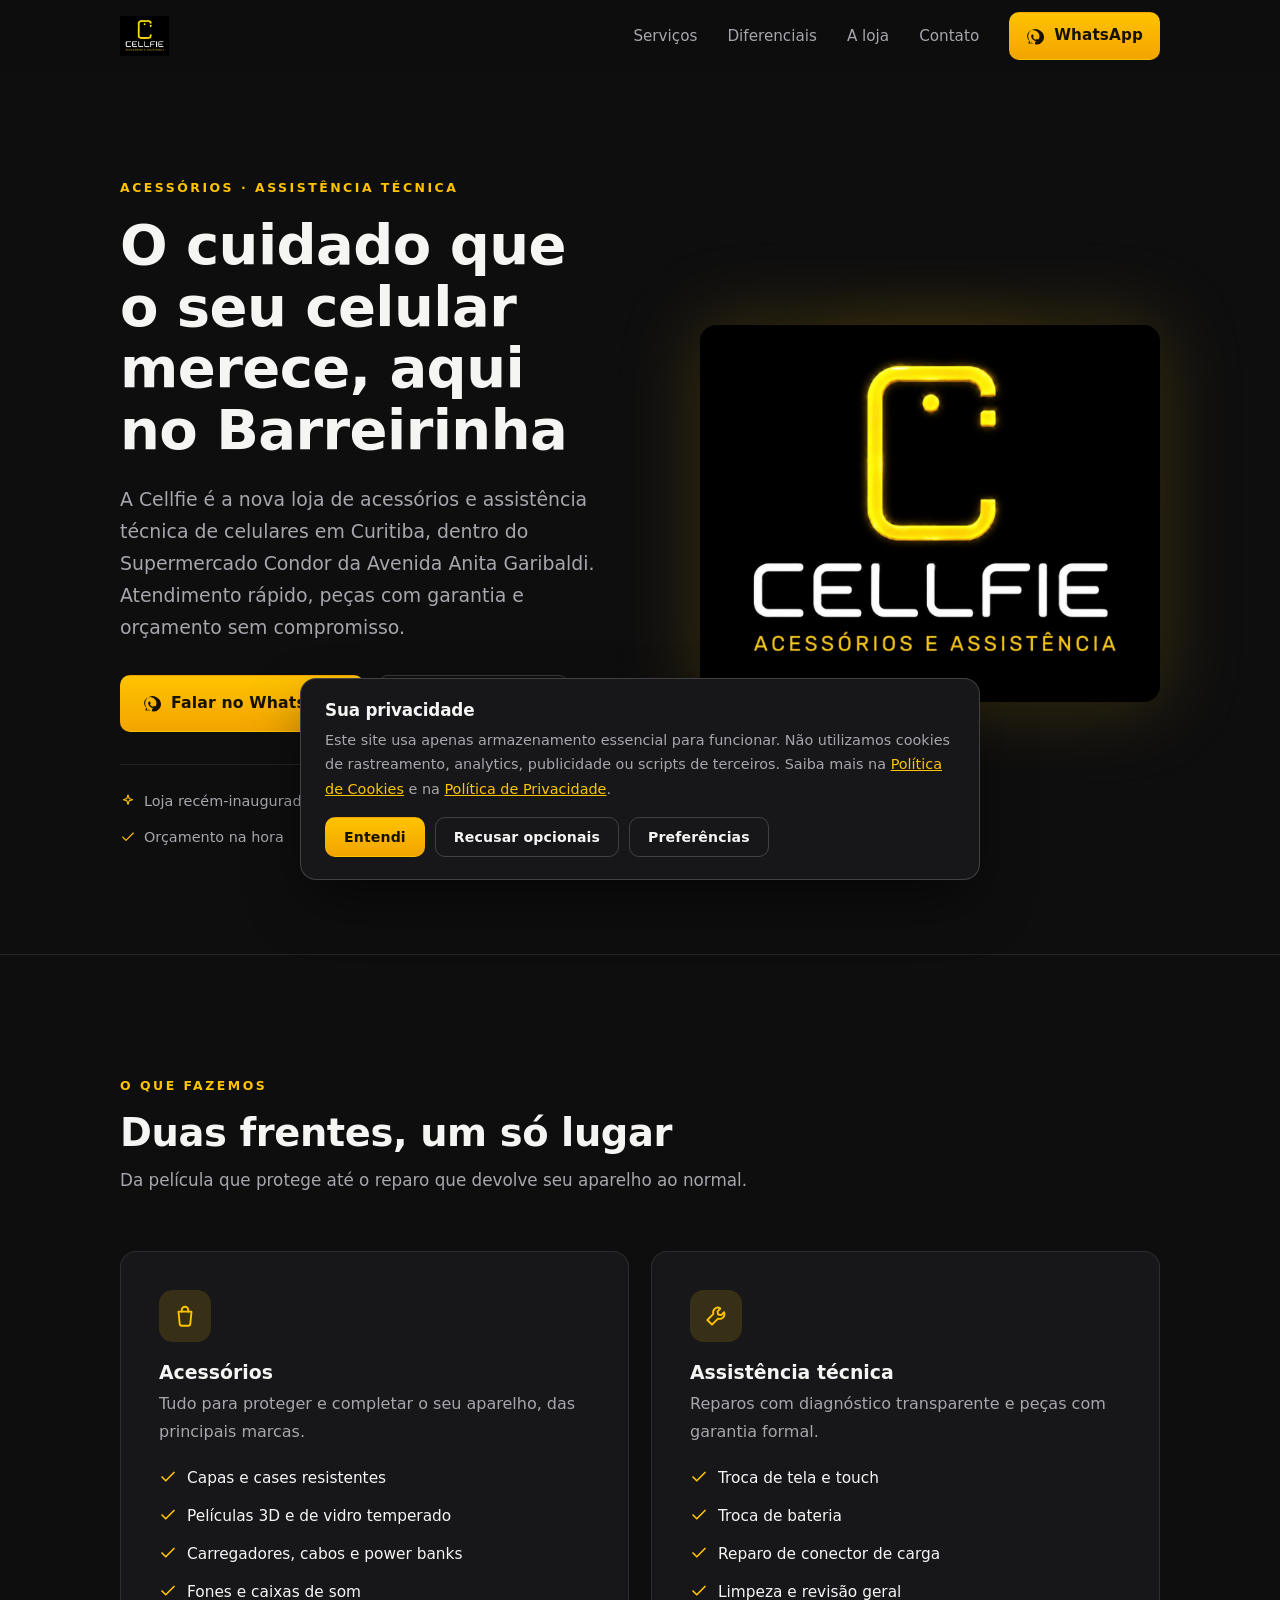
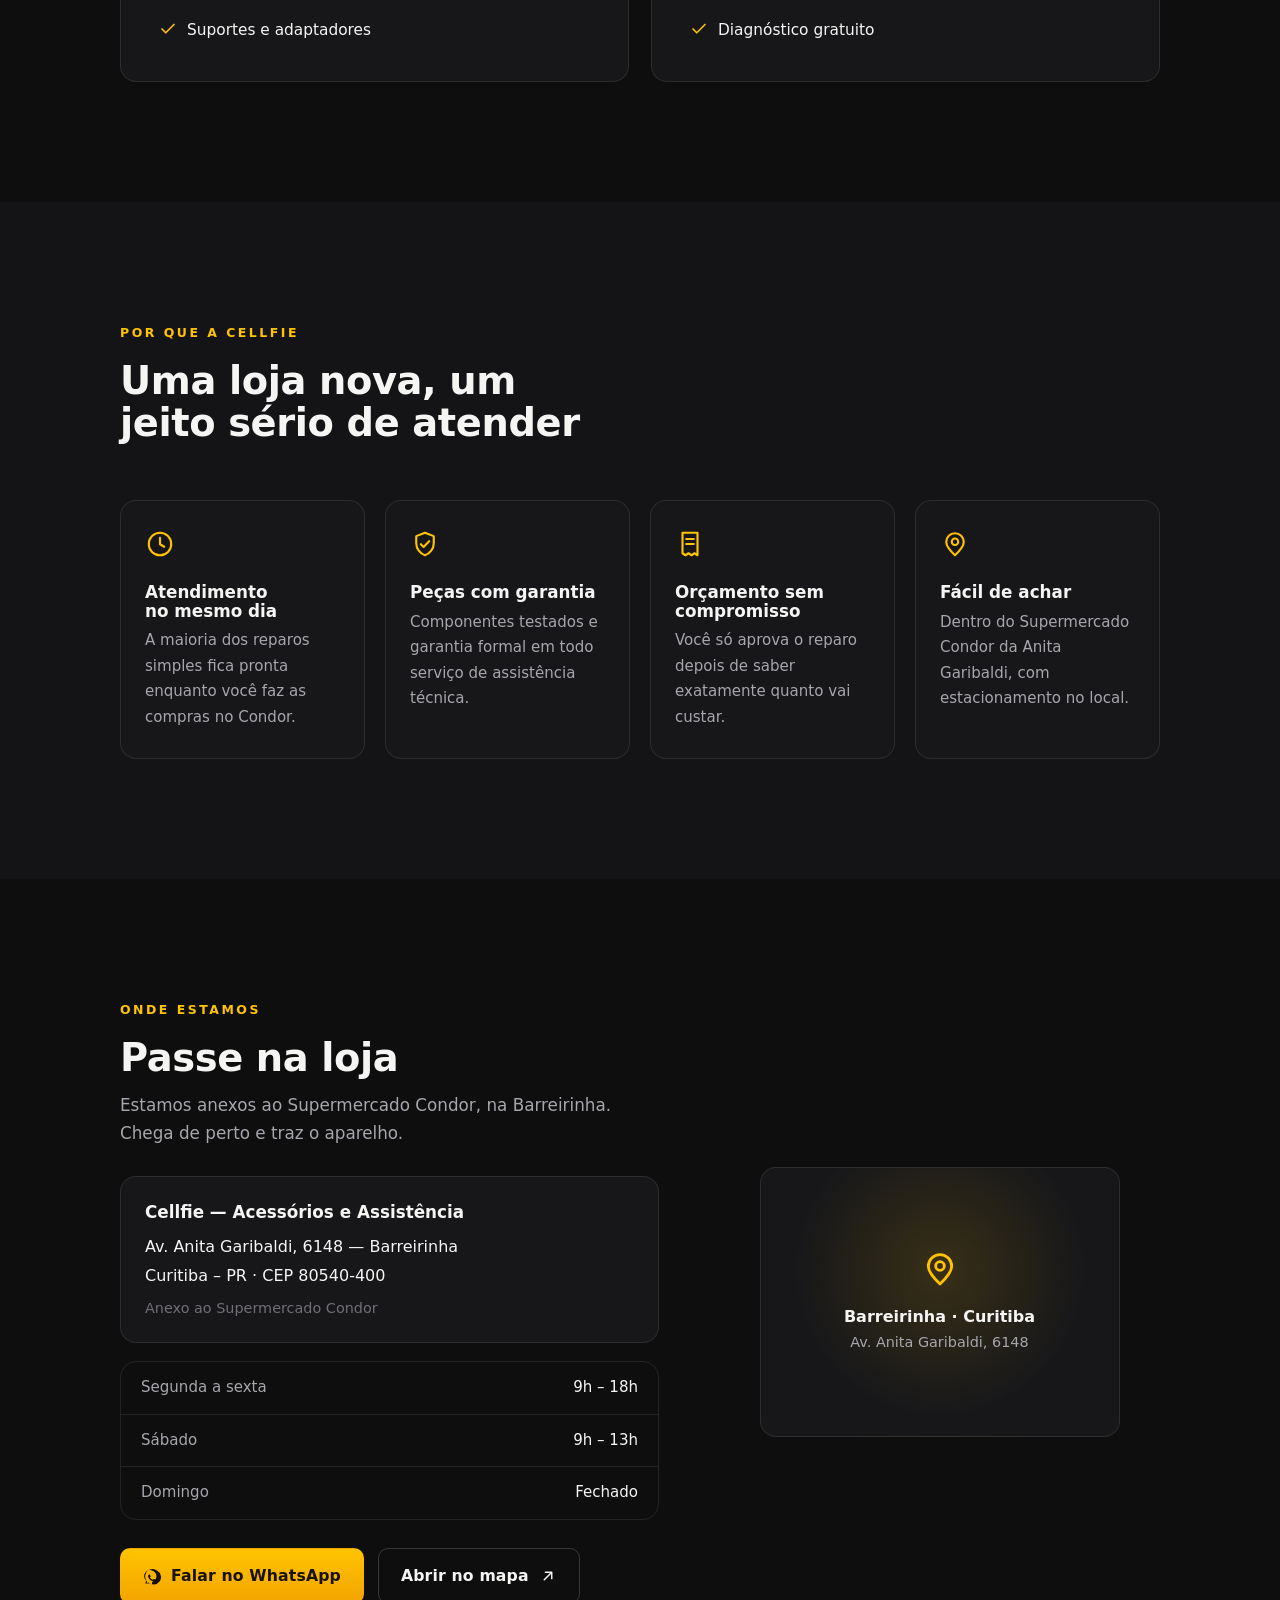
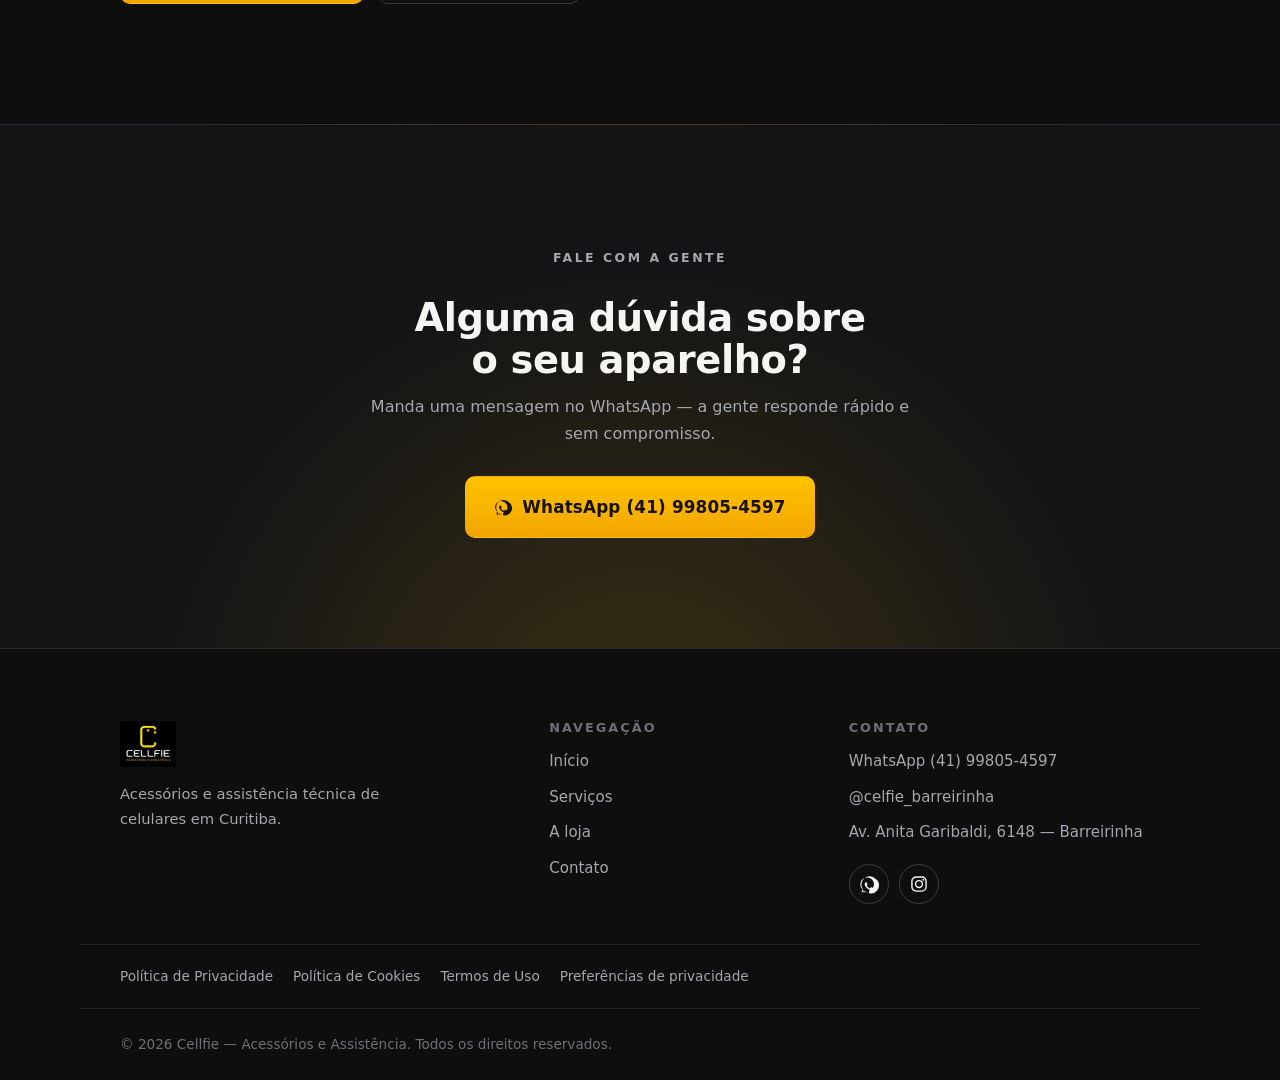
==== commit 71226baa: "Adequação LGPD, privacidade e segurança (privacy/security by design) Auditoria: site estático, sem b" ====
--- a/index.html
+++ b/index.html
@@ -1,32 +1,58 @@
 <!DOCTYPE html>
-<html lang="pt-BR">
+<html lang="pt-BR" class="no-js">
 <head>
   <meta charset="UTF-8">
   <meta name="viewport" content="width=device-width, initial-scale=1.0">
 
-  <!-- Segurança: política de conteúdo restritiva, sem scripts de terceiros -->
-  <meta http-equiv="Content-Security-Policy" content="default-src 'self'; base-uri 'self'; object-src 'none'; frame-ancestors 'none'; frame-src 'none'; img-src 'self' data:; style-src 'self' https://fonts.googleapis.com; font-src 'self' https://fonts.gstatic.com; script-src 'self'; connect-src 'self'; form-action 'self'; upgrade-insecure-requests">
+  <!-- Segurança: Content-Security-Policy restritiva. Sem terceiros: nenhum
+       script, estilo, fonte, imagem ou conexão externa é permitido. -->
+  <meta http-equiv="Content-Security-Policy" content="default-src 'self'; base-uri 'self'; form-action 'self'; frame-src 'none'; child-src 'none'; object-src 'none'; img-src 'self' data:; style-src 'self'; font-src 'self'; script-src 'self'; connect-src 'self'; manifest-src 'self'; worker-src 'self'; upgrade-insecure-requests">
   <meta name="referrer" content="strict-origin-when-cross-origin">
   <meta name="color-scheme" content="dark">
   <meta name="theme-color" content="#0E0E0F">
+  <meta name="robots" content="index, follow, max-image-preview:large">
 
   <title>Cellfie Barreirinha</title>
   <meta name="description" content="Cellfie — acessórios e assistência técnica de celulares no Barreirinha, Curitiba. Dentro do Supermercado Condor da Av. Anita Garibaldi. Troca de tela, troca de bateria, películas e orçamento sem compromisso.">
+  <link rel="canonical" href="https://marciosouzadev.github.io/cellfie-landing-page/">
 
   <meta property="og:type" content="website">
   <meta property="og:locale" content="pt_BR">
+  <meta property="og:site_name" content="Cellfie — Acessórios e Assistência">
+  <meta property="og:url" content="https://marciosouzadev.github.io/cellfie-landing-page/">
   <meta property="og:title" content="Cellfie — Acessórios e Assistência Técnica">
   <meta property="og:description" content="A nova loja de acessórios e assistência técnica de celulares no Barreirinha, Curitiba. Dentro do Supermercado Condor.">
-  <meta property="og:image" content="logo.jpeg">
+  <meta property="og:image" content="https://marciosouzadev.github.io/cellfie-landing-page/logo.jpeg">
+  <meta name="twitter:card" content="summary_large_image">
 
   <link rel="icon" type="image/jpeg" href="logo.jpeg">
   <link rel="apple-touch-icon" href="logo.jpeg">
 
-  <link rel="preconnect" href="https://fonts.googleapis.com">
-  <link rel="preconnect" href="https://fonts.gstatic.com" crossorigin>
-  <link rel="stylesheet" href="https://fonts.googleapis.com/css2?family=Chakra+Petch:wght@500;600;700&family=IBM+Plex+Sans:wght@400;500;600&display=swap">
-
   <link rel="stylesheet" href="styles.css">
+
+  <script type="application/ld+json">
+  {
+    "@context": "https://schema.org",
+    "@type": "MobilePhoneStore",
+    "name": "Cellfie — Acessórios e Assistência",
+    "description": "Loja de acessórios e assistência técnica de celulares no bairro Barreirinha, em Curitiba.",
+    "url": "https://marciosouzadev.github.io/cellfie-landing-page/",
+    "image": "https://marciosouzadev.github.io/cellfie-landing-page/logo.jpeg",
+    "telephone": "+55-41-99805-4597",
+    "priceRange": "$$",
+    "address": {
+      "@type": "PostalAddress",
+      "streetAddress": "Av. Anita Garibaldi, 6148 — Barreirinha",
+      "addressLocality": "Curitiba",
+      "addressRegion": "PR",
+      "postalCode": "80540-400",
+      "addressCountry": "BR"
+    },
+    "areaServed": "Curitiba e Região Metropolitana",
+    "openingHours": ["Mo-Fr 09:00-18:00", "Sa 09:00-13:00"],
+    "sameAs": ["https://instagram.com/celfie_barreirinha"]
+  }
+  </script>
 </head>
 <body>
   <a class="skip-link" href="#conteudo">Pular para o conteúdo</a>
@@ -278,10 +304,90 @@
       </div>
     </div>
 
+    <nav class="wrap site-footer__legal" aria-label="Políticas e privacidade">
+      <a href="privacidade/">Política de Privacidade</a>
+      <a href="cookies/">Política de Cookies</a>
+      <a href="termos-de-uso/">Termos de Uso</a>
+      <button type="button" class="prefs-open" data-open-prefs>Preferências de privacidade</button>
+    </nav>
+
     <div class="wrap site-footer__bottom">
       <p>© 2026 Cellfie — Acessórios e Assistência. Todos os direitos reservados.</p>
     </div>
   </footer>
+
+  <!-- Aviso de privacidade (exibido só quando ainda não há registro de escolha) -->
+  <aside class="cookie-banner" id="cookie-banner" role="dialog" aria-modal="false"
+         aria-labelledby="cookie-banner-title" aria-describedby="cookie-banner-text" hidden>
+    <h2 id="cookie-banner-title">Sua privacidade</h2>
+    <p id="cookie-banner-text">
+      Este site usa apenas armazenamento essencial para funcionar. Não utilizamos
+      cookies de rastreamento, analytics, publicidade ou scripts de terceiros.
+      Saiba mais na <a href="cookies/">Política de Cookies</a> e na
+      <a href="privacidade/">Política de Privacidade</a>.
+    </p>
+    <div class="cookie-banner__actions">
+      <button type="button" class="btn btn--primary btn--sm" data-consent="accept">Entendi</button>
+      <button type="button" class="btn btn--ghost btn--sm" data-consent="reject">Recusar opcionais</button>
+      <button type="button" class="btn btn--ghost btn--sm" data-open-prefs>Preferências</button>
+    </div>
+  </aside>
+
+  <!-- Central de preferências de privacidade -->
+  <dialog class="prefs" id="prefs-dialog" aria-labelledby="prefs-title">
+    <div class="prefs__inner">
+      <h2 id="prefs-title">Preferências de privacidade</h2>
+      <p class="prefs__intro">
+        Controle as categorias de armazenamento e tecnologias que o site pode usar.
+        Sua escolha fica registrada apenas neste navegador, com data e versão.
+      </p>
+
+      <div class="prefs__group">
+        <div class="prefs__group-head">
+          <h3>Necessários</h3>
+          <span class="prefs__state prefs__state--on">Sempre ativos</span>
+        </div>
+        <p>
+          Essenciais para exibir a página e guardar a sua própria escolha de
+          privacidade. Não identificam você e não são compartilhados.
+        </p>
+      </div>
+
+      <div class="prefs__group">
+        <div class="prefs__group-head">
+          <h3>Preferências</h3>
+          <span class="prefs__state" data-state-for="preferences">Não utilizado</span>
+        </div>
+        <p>Lembrar ajustes de visualização. Nenhuma tecnologia desta categoria está em uso hoje.</p>
+        <label><input type="checkbox" data-cat="preferences" disabled> Ativar quando disponível</label>
+      </div>
+
+      <div class="prefs__group">
+        <div class="prefs__group-head">
+          <h3>Estatísticas</h3>
+          <span class="prefs__state" data-state-for="statistics">Não utilizado</span>
+        </div>
+        <p>Medir de forma agregada como o site é usado. Nenhuma ferramenta de analytics está instalada hoje.</p>
+        <label><input type="checkbox" data-cat="statistics" disabled> Ativar quando disponível</label>
+      </div>
+
+      <div class="prefs__group">
+        <div class="prefs__group-head">
+          <h3>Marketing</h3>
+          <span class="prefs__state" data-state-for="marketing">Não utilizado</span>
+        </div>
+        <p>Publicidade e mensuração de campanhas. Nenhum pixel ou cookie de marketing está instalado hoje.</p>
+        <label><input type="checkbox" data-cat="marketing" disabled> Ativar quando disponível</label>
+      </div>
+
+      <div class="prefs__actions">
+        <button type="button" class="btn btn--primary btn--sm" data-consent="accept">Aceitar disponíveis</button>
+        <button type="button" class="btn btn--ghost btn--sm" data-consent="reject">Recusar opcionais</button>
+        <button type="button" class="btn btn--ghost btn--sm" data-consent="revoke">Apagar meu registro</button>
+        <button type="button" class="btn btn--ghost btn--sm" data-close-prefs>Fechar</button>
+      </div>
+    </div>
+  </dialog>
 
   <script src="script.js" defer></script>
 </body>
--- a/styles.css
+++ b/styles.css
@@ -2,6 +2,58 @@
    Cellfie — Acessórios e Assistência
    Tema escuro único (inspirado no letreiro neon da marca)
    ============================================================ */
+
+/* ---------- Fontes (auto-hospedadas — sem requisições a terceiros) ----------
+   Chakra Petch e IBM Plex Sans · SIL Open Font License 1.1
+   Arquivos em /fonts (ver fonts/README.txt) */
+@font-face {
+  font-family: "Chakra Petch";
+  font-style: normal;
+  font-weight: 600;
+  font-display: swap;
+  src: url("fonts/chakra-petch-600-latin.woff2") format("woff2");
+  unicode-range: U+0000-00FF, U+0131, U+0152-0153, U+02BB-02BC, U+02C6, U+02DA, U+02DC, U+0304, U+0308, U+0329, U+2000-206F, U+20AC, U+2122, U+2191, U+2193, U+2212, U+2215, U+FEFF, U+FFFD;
+}
+@font-face {
+  font-family: "Chakra Petch";
+  font-style: normal;
+  font-weight: 600;
+  font-display: swap;
+  src: url("fonts/chakra-petch-600-latin-ext.woff2") format("woff2");
+  unicode-range: U+0100-02BA, U+02BD-02C5, U+02C7-02CC, U+02CE-02D7, U+02DD-02FF, U+0304, U+0308, U+0329, U+1D00-1DBF, U+1E00-1E9F, U+1EF2-1EFF, U+2020, U+20A0-20AB, U+20AD-20C0, U+2113, U+2C60-2C7F, U+A720-A7FF;
+}
+@font-face {
+  font-family: "Chakra Petch";
+  font-style: normal;
+  font-weight: 700;
+  font-display: swap;
+  src: url("fonts/chakra-petch-700-latin.woff2") format("woff2");
+  unicode-range: U+0000-00FF, U+0131, U+0152-0153, U+02BB-02BC, U+02C6, U+02DA, U+02DC, U+0304, U+0308, U+0329, U+2000-206F, U+20AC, U+2122, U+2191, U+2193, U+2212, U+2215, U+FEFF, U+FFFD;
+}
+@font-face {
+  font-family: "Chakra Petch";
+  font-style: normal;
+  font-weight: 700;
+  font-display: swap;
+  src: url("fonts/chakra-petch-700-latin-ext.woff2") format("woff2");
+  unicode-range: U+0100-02BA, U+02BD-02C5, U+02C7-02CC, U+02CE-02D7, U+02DD-02FF, U+0304, U+0308, U+0329, U+1D00-1DBF, U+1E00-1E9F, U+1EF2-1EFF, U+2020, U+20A0-20AB, U+20AD-20C0, U+2113, U+2C60-2C7F, U+A720-A7FF;
+}
+@font-face {
+  font-family: "IBM Plex Sans";
+  font-style: normal;
+  font-weight: 400 600;
+  font-display: swap;
+  src: url("fonts/ibm-plex-sans-latin.woff2") format("woff2");
+  unicode-range: U+0000-00FF, U+0131, U+0152-0153, U+02BB-02BC, U+02C6, U+02DA, U+02DC, U+0304, U+0308, U+0329, U+2000-206F, U+20AC, U+2122, U+2191, U+2193, U+2212, U+2215, U+FEFF, U+FFFD;
+}
+@font-face {
+  font-family: "IBM Plex Sans";
+  font-style: normal;
+  font-weight: 400 600;
+  font-display: swap;
+  src: url("fonts/ibm-plex-sans-latin-ext.woff2") format("woff2");
+  unicode-range: U+0100-02BA, U+02BD-02C5, U+02C7-02CC, U+02CE-02D7, U+02DD-02FF, U+0304, U+0308, U+0329, U+1D00-1DBF, U+1E00-1E9F, U+1EF2-1EFF, U+2020, U+20A0-20AB, U+20AD-20C0, U+2113, U+2C60-2C7F, U+A720-A7FF;
+}
 
 :root {
   --bg:          #0E0E0F;
@@ -563,6 +615,192 @@
 }
 
 /* ============================================================
+   Sem JavaScript (fallback)
+   ============================================================ */
+.no-js .nav__toggle { display: none; }
+.no-js .nav__links {
+  position: static;
+  clip-path: none;
+  opacity: 1;
+  pointer-events: auto;
+  flex-wrap: wrap;
+}
+.no-js .cookie-banner,
+.no-js .prefs-open { display: none !important; }
+
+/* ============================================================
+   Aviso de privacidade / preferências (Cookie Consent)
+   ============================================================ */
+.cookie-banner {
+  position: fixed;
+  left: 50%;
+  bottom: 20px;
+  transform: translateX(-50%);
+  width: min(680px, calc(100% - 32px));
+  z-index: 150;
+  background: var(--surface);
+  border: 1px solid var(--line-strong);
+  border-radius: var(--radius);
+  padding: 22px 24px;
+  box-shadow: 0 24px 60px -12px rgba(0, 0, 0, .6);
+}
+.cookie-banner[hidden] { display: none; }
+.cookie-banner h2 {
+  font-size: 1.05rem;
+  margin-bottom: 8px;
+}
+.cookie-banner p {
+  font-size: .9rem;
+  color: var(--text-dim);
+  margin-bottom: 16px;
+}
+.cookie-banner p a { color: var(--yellow); text-decoration: underline; }
+.cookie-banner__actions {
+  display: flex;
+  flex-wrap: wrap;
+  gap: 10px;
+}
+.cookie-banner__actions .btn { font-size: .88rem; padding: 11px 18px; }
+
+/* Modal de preferências */
+.prefs {
+  border: 1px solid var(--line-strong);
+  border-radius: var(--radius);
+  background: var(--surface);
+  color: var(--text);
+  padding: 0;
+  width: min(560px, calc(100% - 32px));
+  max-height: min(85vh, 720px);
+}
+.prefs::backdrop { background: rgba(0, 0, 0, .6); backdrop-filter: blur(2px); }
+.prefs__inner { padding: clamp(22px, 4vw, 32px); overflow-y: auto; }
+.prefs h2 { font-size: 1.3rem; margin-bottom: 6px; }
+.prefs__intro { color: var(--text-dim); font-size: .92rem; margin-bottom: 20px; }
+.prefs__group {
+  border: 1px solid var(--line);
+  border-radius: var(--radius-sm);
+  padding: 16px 18px;
+  margin-bottom: 12px;
+}
+.prefs__group-head {
+  display: flex;
+  justify-content: space-between;
+  align-items: center;
+  gap: 12px;
+}
+.prefs__group h3 { font-size: 1rem; }
+.prefs__group p { font-size: .85rem; color: var(--text-dim); margin-top: 6px; }
+.prefs__state {
+  font-family: var(--font-display);
+  font-size: .72rem;
+  letter-spacing: .12em;
+  text-transform: uppercase;
+  color: var(--text-mute);
+  white-space: nowrap;
+}
+.prefs__state--on { color: var(--yellow); }
+.prefs__actions {
+  display: flex;
+  flex-wrap: wrap;
+  gap: 10px;
+  margin-top: 20px;
+}
+.prefs input[type="checkbox"] { width: 18px; height: 18px; accent-color: var(--yellow); }
+.prefs input[type="checkbox"]:disabled { opacity: .5; }
+
+/* ============================================================
+   Páginas legais (/privacidade, /cookies, /termos-de-uso)
+   ============================================================ */
+.legal {
+  max-width: 780px;
+  margin-inline: auto;
+  padding-block: clamp(48px, 8vw, 88px);
+}
+.legal__meta {
+  color: var(--text-mute);
+  font-size: .85rem;
+  margin-bottom: 8px;
+}
+.legal h1 { font-size: clamp(1.9rem, 4vw, 2.6rem); margin-bottom: 16px; }
+.legal h2 {
+  font-size: 1.25rem;
+  margin-top: 40px;
+  margin-bottom: 12px;
+  padding-top: 20px;
+  border-top: 1px solid var(--line);
+}
+.legal h3 { font-size: 1.02rem; margin-top: 22px; margin-bottom: 8px; }
+.legal p, .legal li { color: var(--text-dim); font-size: .96rem; }
+.legal p + p { margin-top: 12px; }
+.legal ul, .legal ol { margin: 12px 0 12px 22px; display: grid; gap: 8px; }
+.legal a { color: var(--yellow); text-decoration: underline; }
+.legal strong { color: var(--text); }
+.legal .placeholder {
+  background: rgba(255, 195, 0, .12);
+  border: 1px dashed var(--yellow-deep);
+  color: var(--text);
+  padding: 1px 6px;
+  border-radius: 4px;
+  font-size: .9em;
+}
+.legal .flag {
+  display: inline-block;
+  font-size: .8rem;
+  font-family: var(--font-display);
+  letter-spacing: .04em;
+  color: var(--yellow);
+  border: 1px solid var(--yellow-deep);
+  border-radius: 4px;
+  padding: 1px 6px;
+  margin-left: 4px;
+}
+.legal__table-wrap { overflow-x: auto; margin: 16px 0; }
+.legal table {
+  border-collapse: collapse;
+  width: 100%;
+  min-width: 520px;
+  font-size: .88rem;
+}
+.legal th, .legal td {
+  border: 1px solid var(--line);
+  padding: 10px 12px;
+  text-align: left;
+  vertical-align: top;
+  color: var(--text-dim);
+}
+.legal th { color: var(--text); font-family: var(--font-display); font-weight: 600; background: var(--surface); }
+.legal__back {
+  display: inline-flex;
+  align-items: center;
+  gap: 8px;
+  margin-bottom: 28px;
+  font-size: .9rem;
+  color: var(--text-dim);
+}
+.legal__back:hover { color: var(--yellow); }
+
+.site-footer__legal {
+  display: flex;
+  flex-wrap: wrap;
+  gap: 8px 20px;
+  align-items: center;
+  padding-block: 20px;
+  border-top: 1px solid var(--line);
+}
+.site-footer__legal a,
+.site-footer__legal button {
+  background: none;
+  border: none;
+  padding: 0;
+  cursor: pointer;
+  color: var(--text-dim);
+  font: inherit;
+  font-size: .85rem;
+}
+.site-footer__legal a:hover,
+.site-footer__legal button:hover { color: var(--yellow); }
+
+/* ============================================================
    Movimento reduzido
    ============================================================ */
 @media (prefers-reduced-motion: reduce) {
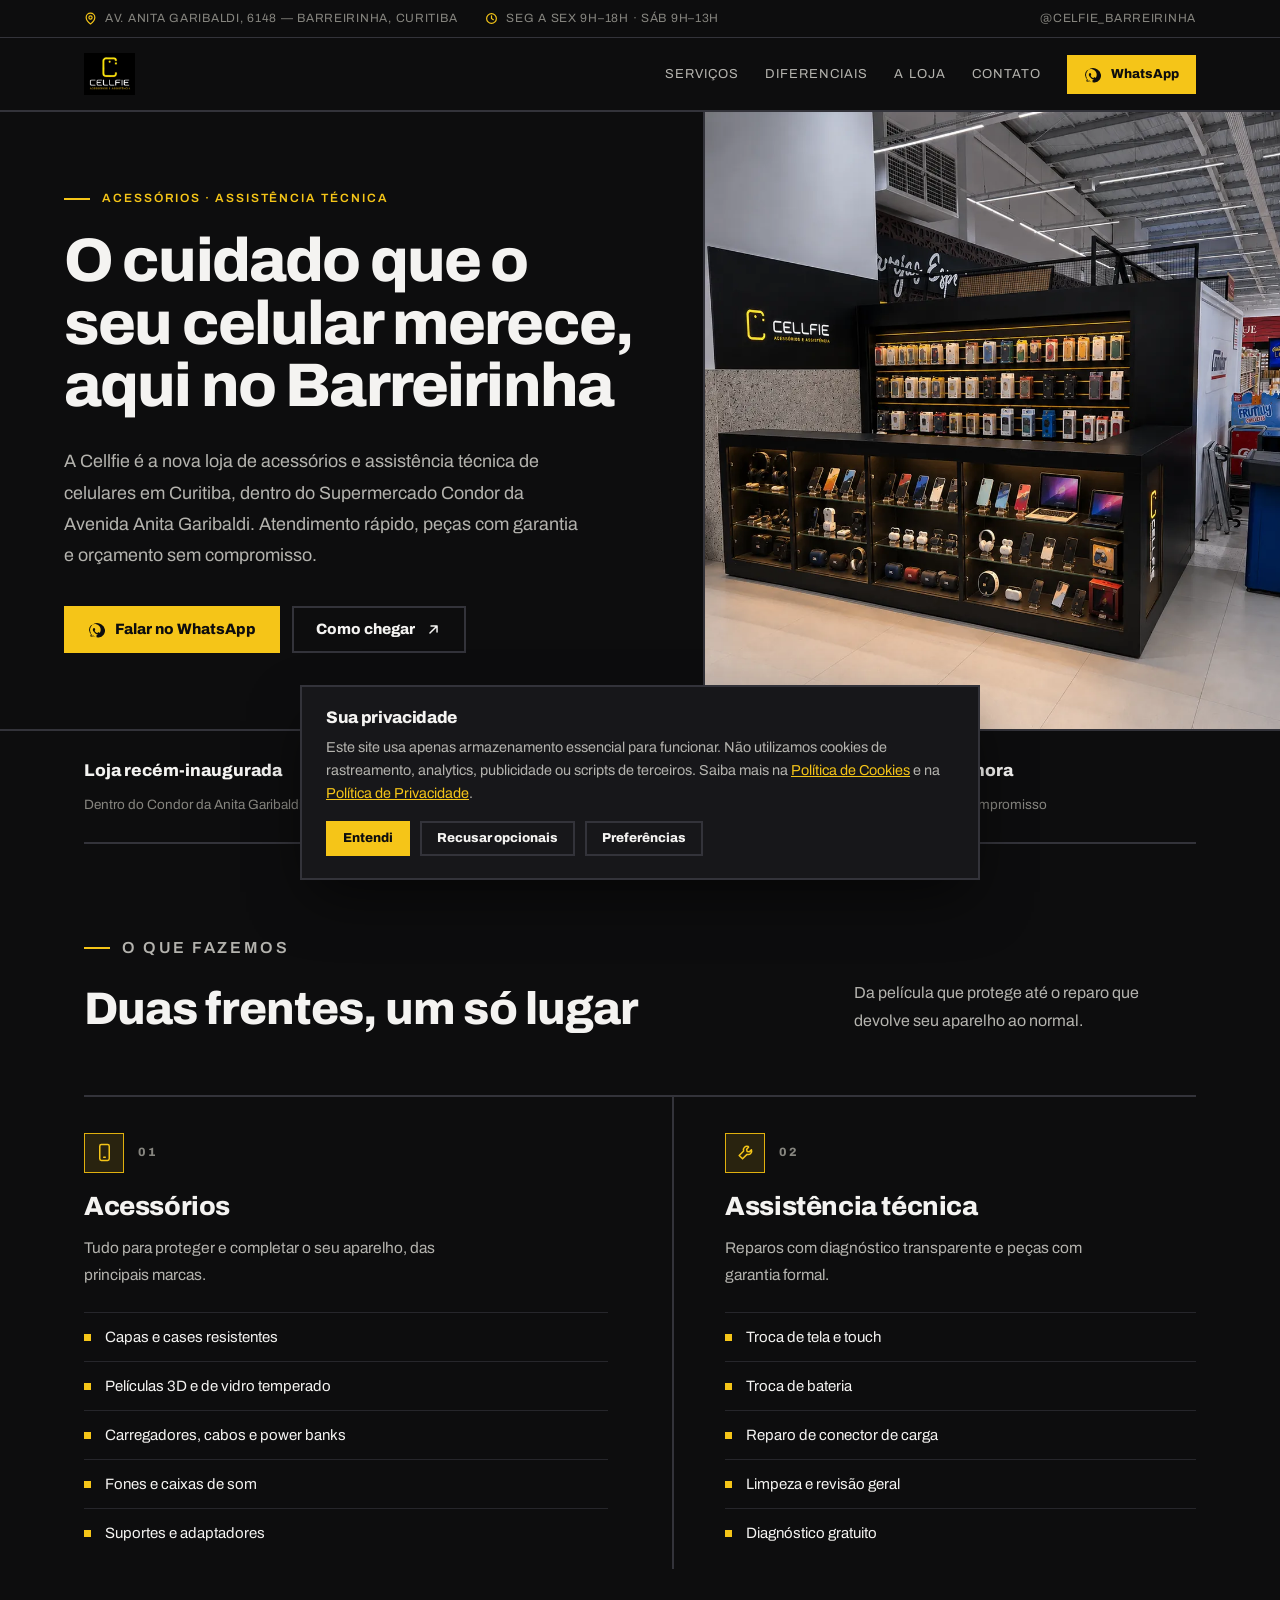
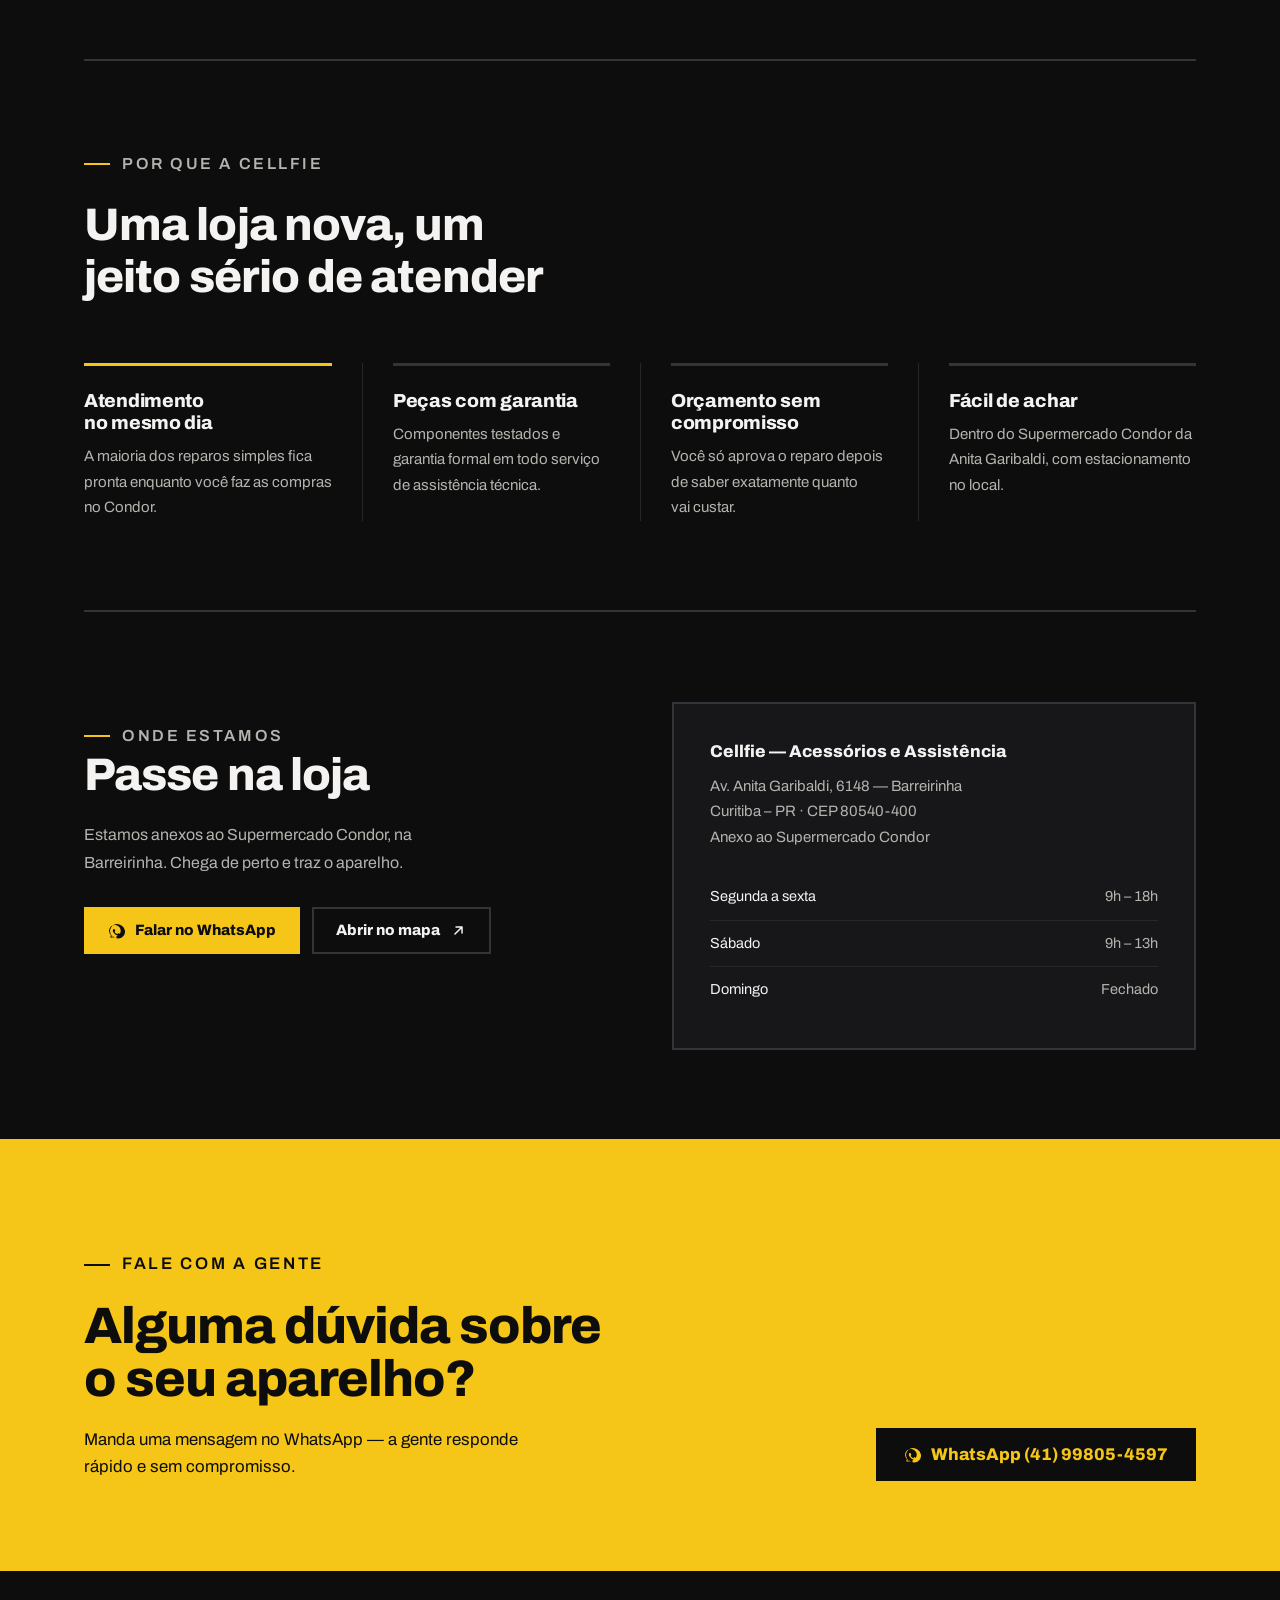
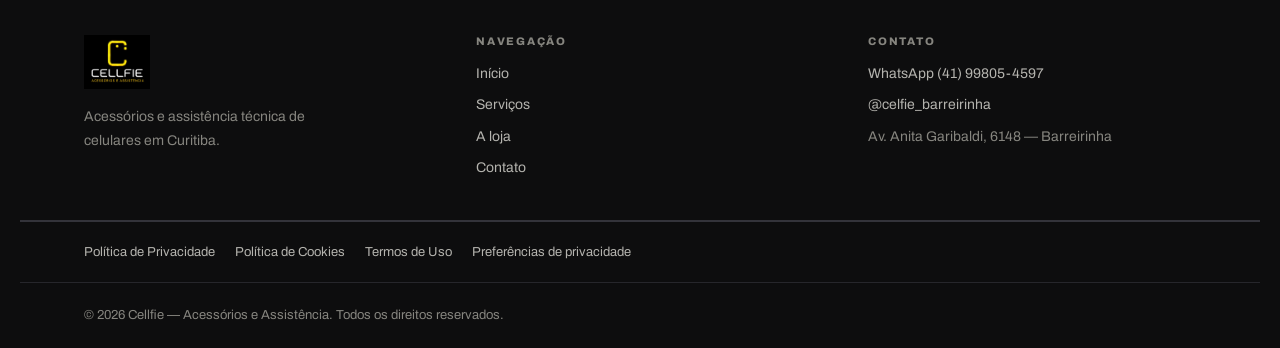
==== commit 125a63a1: "Redesign do layout: identidade "modernista" (base do Claude Design v2) Reconstrói a landing page a p" ====
--- a/index.html
+++ b/index.html
@@ -9,7 +9,7 @@
   <meta http-equiv="Content-Security-Policy" content="default-src 'self'; base-uri 'self'; form-action 'self'; frame-src 'none'; child-src 'none'; object-src 'none'; img-src 'self' data:; style-src 'self'; font-src 'self'; script-src 'self'; connect-src 'self'; manifest-src 'self'; worker-src 'self'; upgrade-insecure-requests">
   <meta name="referrer" content="strict-origin-when-cross-origin">
   <meta name="color-scheme" content="dark">
-  <meta name="theme-color" content="#0E0E0F">
+  <meta name="theme-color" content="#0D0D0E">
   <meta name="robots" content="index, follow, max-image-preview:large">
 
   <title>Cellfie Barreirinha</title>
@@ -28,6 +28,7 @@
   <link rel="icon" type="image/jpeg" href="logo.jpeg">
   <link rel="apple-touch-icon" href="logo.jpeg">
 
+  <link rel="preload" as="image" href="img/loja.webp" type="image/webp">
   <link rel="stylesheet" href="styles.css">
 
   <script type="application/ld+json">
@@ -57,29 +58,38 @@
 <body>
   <a class="skip-link" href="#conteudo">Pular para o conteúdo</a>
 
-  <!-- Biblioteca de ícones (SVG embutido, sem requisições externas) -->
+  <!-- Ícones (SVG embutido, sem requisições externas) -->
   <svg class="icon-defs" aria-hidden="true" focusable="false" width="0" height="0">
     <defs>
-      <symbol id="i-bag" viewBox="0 0 24 24"><path d="M6 8h12l-1.1 11.2a2 2 0 0 1-2 1.8H9.1a2 2 0 0 1-2-1.8L6 8Z"/><path d="M9 8V6.5a3 3 0 0 1 6 0V8"/></symbol>
+      <symbol id="i-pin" viewBox="0 0 24 24"><path d="M20 10c0 6-8 12-8 12s-8-6-8-12a8 8 0 0 1 16 0Z"/><circle cx="12" cy="10" r="3"/></symbol>
+      <symbol id="i-clock" viewBox="0 0 24 24"><circle cx="12" cy="12" r="9"/><path d="M12 7v5.2l3.4 2"/></symbol>
+      <symbol id="i-phone" viewBox="0 0 24 24"><rect x="6" y="2" width="12" height="20" rx="2"/><path d="M11 18h2"/></symbol>
       <symbol id="i-wrench" viewBox="0 0 24 24"><path d="M15.5 4.5a4.5 4.5 0 0 0-5.9 5.6L4 15.7 8.3 20l5.6-5.6a4.5 4.5 0 0 0 5.6-5.9l-2.7 2.7-2.8-.6-.6-2.8 2.5-2.5Z"/></symbol>
-      <symbol id="i-shield" viewBox="0 0 24 24"><path d="M12 3l7 2.7v5.6c0 4.6-3 8.4-7 9.7-4-1.3-7-5.1-7-9.7V5.7L12 3Z"/><path d="M8.7 12.2l2.2 2.2 4.4-4.6"/></symbol>
-      <symbol id="i-clock" viewBox="0 0 24 24"><circle cx="12" cy="12" r="9"/><path d="M12 7v5.2l3.4 2"/></symbol>
-      <symbol id="i-pin" viewBox="0 0 24 24"><path d="M12 21c4.5-4.2 7-7.4 7-10.6A7 7 0 0 0 5 10.4C5 13.6 7.5 16.8 12 21Z"/><circle cx="12" cy="10.2" r="2.6"/></symbol>
-      <symbol id="i-receipt" viewBox="0 0 24 24"><path d="M6 3h12v18l-2.4-1.6L13.2 21l-2.4-1.6L8.4 21 6 19.4V3Z"/><path d="M9 8h6M9 12h6"/></symbol>
-      <symbol id="i-check" viewBox="0 0 24 24"><path d="M20 6 9 17l-5-5"/></symbol>
+      <symbol id="i-arrow" viewBox="0 0 24 24"><path d="M7 17 17 7M8.5 7H17v8.5"/></symbol>
       <symbol id="i-whats" viewBox="0 0 24 24"><path d="M19 5A9.8 9.8 0 0 0 4.4 17.7L3 22l4.4-1.4A9.8 9.8 0 1 0 19 5Zm-7 17.8a8.2 8.2 0 0 1-4.2-1.1l-.3-.2-2.9.8.8-2.8-.2-.3A8.2 8.2 0 1 1 12 20.2Zm4.5-6.1c-.25-.13-1.5-.74-1.7-.82-.23-.09-.4-.13-.56.12-.16.25-.64.82-.79.99-.14.16-.29.18-.54.06-1.5-.75-2.48-1.34-3.47-3.03-.26-.45.26-.42.75-1.4.08-.16.04-.3-.02-.43-.06-.12-.56-1.34-.76-1.84-.2-.48-.4-.41-.56-.42h-.48c-.16 0-.43.06-.66.31-.23.25-.87.85-.87 2.07 0 1.22.89 2.4 1.01 2.57.12.16 1.75 2.67 4.25 3.74 1.58.68 2.2.74 2.99.62.48-.07 1.5-.61 1.71-1.2.21-.59.21-1.09.15-1.2-.06-.11-.22-.17-.47-.29Z" stroke="none" fill="currentColor"/></symbol>
-      <symbol id="i-insta" viewBox="0 0 24 24"><rect x="3.5" y="3.5" width="17" height="17" rx="5"/><circle cx="12" cy="12" r="4.1"/><circle cx="17.2" cy="6.8" r="1.15" stroke="none" fill="currentColor"/></symbol>
-      <symbol id="i-phone" viewBox="0 0 24 24"><path d="M6 3h3.4l1.7 4.3-2.3 1.6a11 11 0 0 0 4.9 4.9l1.6-2.3L20.6 15V18.4a2 2 0 0 1-2.2 2A16.5 16.5 0 0 1 3.6 5.6 2 2 0 0 1 6 3Z"/></symbol>
-      <symbol id="i-arrow" viewBox="0 0 24 24"><path d="M7 17 17 7M8.5 7H17v8.5"/></symbol>
-      <symbol id="i-spark" viewBox="0 0 24 24"><path d="M12 3l1.8 5.4L19 10l-5.2 1.6L12 17l-1.8-5.4L5 10l5.2-1.6L12 3Z"/></symbol>
     </defs>
   </svg>
 
+  <!-- Barra superior -->
+  <div class="topbar" id="topo">
+    <div class="wrap topbar__inner">
+      <span class="topbar__item">
+        <svg class="ic" aria-hidden="true"><use href="#i-pin"></use></svg>
+        Av. Anita Garibaldi, 6148 — Barreirinha, Curitiba
+      </span>
+      <span class="topbar__item topbar__item--hours">
+        <svg class="ic" aria-hidden="true"><use href="#i-clock"></use></svg>
+        Seg a sex 9h–18h · Sáb 9h–13h
+      </span>
+      <a class="topbar__social" href="https://instagram.com/celfie_barreirinha" target="_blank" rel="noopener noreferrer">@celfie_barreirinha</a>
+    </div>
+  </div>
+
   <!-- Cabeçalho -->
-  <header class="site-header" id="topo">
+  <header class="site-header">
     <div class="wrap site-header__inner">
       <a class="brand" href="#topo" aria-label="Cellfie — página inicial">
-        <img class="brand__logo" src="logo.jpeg" width="160" height="40" alt="Cellfie — Acessórios e Assistência">
+        <img class="brand__logo" src="logo.jpeg" width="168" height="42" alt="Cellfie — Acessórios e Assistência">
       </a>
 
       <nav class="nav" aria-label="Navegação principal">
@@ -91,13 +101,11 @@
           <li><a href="#diferenciais">Diferenciais</a></li>
           <li><a href="#loja">A loja</a></li>
           <li><a href="#contato">Contato</a></li>
-          <li class="nav__cta">
-            <a class="btn btn--primary btn--sm" href="https://wa.me/5541998054597?text=Ol%C3%A1%21%20Vim%20pelo%20site%20da%20Cellfie." target="_blank" rel="noopener noreferrer">
-              <svg class="ic" aria-hidden="true"><use href="#i-whats"></use></svg>
-              WhatsApp
-            </a>
-          </li>
         </ul>
+        <a class="btn btn--primary btn--sm" href="https://wa.me/5541998054597?text=Ol%C3%A1%21%20Vim%20pelo%20site%20da%20Cellfie." target="_blank" rel="noopener noreferrer">
+          <svg class="ic" aria-hidden="true"><use href="#i-whats"></use></svg>
+          WhatsApp
+        </a>
       </nav>
     </div>
   </header>
@@ -106,164 +114,184 @@
 
     <!-- Hero -->
     <section class="hero" id="inicio">
-      <div class="wrap hero__grid">
-        <div class="hero__copy">
-          <p class="eyebrow">Acessórios · Assistência técnica</p>
-          <h1>O cuidado que o seu celular merece, aqui no Barreirinha</h1>
-          <p class="lead">
-            A Cellfie é a nova loja de acessórios e assistência técnica de celulares em Curitiba,
-            dentro do Supermercado Condor da Avenida Anita Garibaldi. Atendimento rápido,
-            peças com garantia e orçamento sem compromisso.
-          </p>
-          <div class="hero__actions">
-            <a class="btn btn--primary" href="https://wa.me/5541998054597?text=Ol%C3%A1%21%20Vim%20pelo%20site%20da%20Cellfie." target="_blank" rel="noopener noreferrer">
-              <svg class="ic" aria-hidden="true"><use href="#i-whats"></use></svg>
-              Falar no WhatsApp
-            </a>
-            <a class="btn btn--ghost" href="https://www.google.com/maps/search/?api=1&amp;query=Avenida%20Anita%20Garibaldi%2C%206148%2C%20Barreirinha%2C%20Curitiba%20-%20PR" target="_blank" rel="noopener noreferrer">
-              Como chegar
-              <svg class="ic" aria-hidden="true"><use href="#i-arrow"></use></svg>
-            </a>
-          </div>
-          <ul class="hero__meta">
-            <li><svg class="ic" aria-hidden="true"><use href="#i-spark"></use></svg> Loja recém-inaugurada</li>
-            <li><svg class="ic" aria-hidden="true"><use href="#i-check"></use></svg> Diagnóstico gratuito</li>
-            <li><svg class="ic" aria-hidden="true"><use href="#i-check"></use></svg> Orçamento na hora</li>
-          </ul>
-        </div>
-
-        <div class="hero__brand" aria-hidden="true">
-          <div class="hero__glow"></div>
-          <img class="hero__logo" src="logo.jpeg" width="520" height="416" alt="">
-        </div>
-      </div>
+      <div class="hero__copy">
+        <p class="eyebrow">Acessórios · Assistência técnica</p>
+        <h1>O cuidado que o seu celular merece, aqui no Barreirinha</h1>
+        <p class="hero__lead">
+          A Cellfie é a nova loja de acessórios e assistência técnica de celulares em Curitiba,
+          dentro do Supermercado Condor da Avenida Anita Garibaldi. Atendimento rápido,
+          peças com garantia e orçamento sem compromisso.
+        </p>
+        <div class="hero__actions">
+          <a class="btn btn--primary" href="https://wa.me/5541998054597?text=Ol%C3%A1%21%20Vim%20pelo%20site%20da%20Cellfie." target="_blank" rel="noopener noreferrer">
+            <svg class="ic" aria-hidden="true"><use href="#i-whats"></use></svg>
+            Falar no WhatsApp
+          </a>
+          <a class="btn btn--ghost" href="https://www.google.com/maps/search/?api=1&amp;query=Avenida%20Anita%20Garibaldi%2C%206148%2C%20Barreirinha%2C%20Curitiba%20-%20PR" target="_blank" rel="noopener noreferrer">
+            Como chegar
+            <svg class="ic" aria-hidden="true"><use href="#i-arrow"></use></svg>
+          </a>
+        </div>
+      </div>
+      <figure class="hero__media">
+        <picture>
+          <source srcset="img/loja.webp" type="image/webp">
+          <img src="img/loja.jpg" width="1000" height="1333"
+               alt="Quiosque da Cellfie dentro do Supermercado Condor, com vitrines de acessórios, fones, caixas de som e celulares em exposição"
+               fetchpriority="high" decoding="async">
+        </picture>
+      </figure>
     </section>
 
-    <!-- Serviços -->
-    <section class="section" id="servicos">
-      <div class="wrap">
+    <!-- Faixa de destaques -->
+    <div class="wrap">
+      <div class="strip">
+        <div class="strip__item">
+          <strong>Loja recém-inaugurada</strong>
+          <span>Dentro do Condor da Anita Garibaldi</span>
+        </div>
+        <div class="strip__item">
+          <strong>Diagnóstico gratuito</strong>
+          <span>Você entende o problema antes de pagar</span>
+        </div>
+        <div class="strip__item">
+          <strong>Orçamento na hora</strong>
+          <span>Sem espera e sem compromisso</span>
+        </div>
+      </div>
+    </div>
+
+    <div class="wrap">
+
+      <!-- Serviços -->
+      <section class="section" id="servicos">
         <header class="section__head">
-          <p class="eyebrow">O que fazemos</p>
-          <h2>Duas frentes, um só lugar</h2>
-          <p class="section__sub">Da película que protege até o reparo que devolve seu aparelho ao normal.</p>
+          <div>
+            <p class="eyebrow">O que fazemos</p>
+            <h2>Duas frentes, um só lugar</h2>
+          </div>
+          <p>Da película que protege até o reparo que devolve seu aparelho ao normal.</p>
         </header>
 
-        <div class="panels">
-          <article class="panel">
-            <div class="panel__icon"><svg class="ic" aria-hidden="true"><use href="#i-bag"></use></svg></div>
+        <div class="services__grid">
+          <article class="svc">
+            <div class="svc__top">
+              <span class="svc__icon"><svg class="ic" aria-hidden="true"><use href="#i-phone"></use></svg></span>
+              <span class="svc__num">01</span>
+            </div>
             <h3>Acessórios</h3>
-            <p>Tudo para proteger e completar o seu aparelho, das principais marcas.</p>
-            <ul class="ticks">
-              <li><svg class="ic" aria-hidden="true"><use href="#i-check"></use></svg> Capas e cases resistentes</li>
-              <li><svg class="ic" aria-hidden="true"><use href="#i-check"></use></svg> Películas 3D e de vidro temperado</li>
-              <li><svg class="ic" aria-hidden="true"><use href="#i-check"></use></svg> Carregadores, cabos e power banks</li>
-              <li><svg class="ic" aria-hidden="true"><use href="#i-check"></use></svg> Fones e caixas de som</li>
-              <li><svg class="ic" aria-hidden="true"><use href="#i-check"></use></svg> Suportes e adaptadores</li>
+            <p class="svc__desc">Tudo para proteger e completar o seu aparelho, das principais marcas.</p>
+            <ul class="svc__list">
+              <li>Capas e cases resistentes</li>
+              <li>Películas 3D e de vidro temperado</li>
+              <li>Carregadores, cabos e power banks</li>
+              <li>Fones e caixas de som</li>
+              <li>Suportes e adaptadores</li>
             </ul>
           </article>
 
-          <article class="panel">
-            <div class="panel__icon"><svg class="ic" aria-hidden="true"><use href="#i-wrench"></use></svg></div>
+          <article class="svc">
+            <div class="svc__top">
+              <span class="svc__icon"><svg class="ic" aria-hidden="true"><use href="#i-wrench"></use></svg></span>
+              <span class="svc__num">02</span>
+            </div>
             <h3>Assistência técnica</h3>
-            <p>Reparos com diagnóstico transparente e peças com garantia formal.</p>
-            <ul class="ticks">
-              <li><svg class="ic" aria-hidden="true"><use href="#i-check"></use></svg> Troca de tela e touch</li>
-              <li><svg class="ic" aria-hidden="true"><use href="#i-check"></use></svg> Troca de bateria</li>
-              <li><svg class="ic" aria-hidden="true"><use href="#i-check"></use></svg> Reparo de conector de carga</li>
-              <li><svg class="ic" aria-hidden="true"><use href="#i-check"></use></svg> Limpeza e revisão geral</li>
-              <li><svg class="ic" aria-hidden="true"><use href="#i-check"></use></svg> Diagnóstico gratuito</li>
+            <p class="svc__desc">Reparos com diagnóstico transparente e peças com garantia formal.</p>
+            <ul class="svc__list">
+              <li>Troca de tela e touch</li>
+              <li>Troca de bateria</li>
+              <li>Reparo de conector de carga</li>
+              <li>Limpeza e revisão geral</li>
+              <li>Diagnóstico gratuito</li>
             </ul>
           </article>
         </div>
-      </div>
-    </section>
-
-    <!-- Diferenciais -->
-    <section class="section section--alt" id="diferenciais">
-      <div class="wrap">
-        <header class="section__head">
+      </section>
+
+      <!-- Diferenciais -->
+      <section class="section" id="diferenciais">
+        <header class="section__head section__head--stack">
           <p class="eyebrow">Por que a Cellfie</p>
           <h2>Uma loja nova, um jeito sério de atender</h2>
         </header>
 
-        <div class="edges">
-          <article class="edge">
-            <svg class="ic ic--lg" aria-hidden="true"><use href="#i-clock"></use></svg>
+        <div class="diffs">
+          <div class="diff">
+            <span class="diff__rule"></span>
             <h3>Atendimento no mesmo dia</h3>
             <p>A maioria dos reparos simples fica pronta enquanto você faz as compras no Condor.</p>
-          </article>
-          <article class="edge">
-            <svg class="ic ic--lg" aria-hidden="true"><use href="#i-shield"></use></svg>
+          </div>
+          <div class="diff">
+            <span class="diff__rule"></span>
             <h3>Peças com garantia</h3>
             <p>Componentes testados e garantia formal em todo serviço de assistência técnica.</p>
-          </article>
-          <article class="edge">
-            <svg class="ic ic--lg" aria-hidden="true"><use href="#i-receipt"></use></svg>
+          </div>
+          <div class="diff">
+            <span class="diff__rule"></span>
             <h3>Orçamento sem compromisso</h3>
             <p>Você só aprova o reparo depois de saber exatamente quanto vai custar.</p>
-          </article>
-          <article class="edge">
-            <svg class="ic ic--lg" aria-hidden="true"><use href="#i-pin"></use></svg>
+          </div>
+          <div class="diff">
+            <span class="diff__rule"></span>
             <h3>Fácil de achar</h3>
             <p>Dentro do Supermercado Condor da Anita Garibaldi, com estacionamento no local.</p>
-          </article>
-        </div>
-      </div>
-    </section>
-
-    <!-- A loja / Localização -->
-    <section class="section" id="loja">
-      <div class="wrap local">
-        <div class="local__text">
-          <p class="eyebrow">Onde estamos</p>
-          <h2>Passe na loja</h2>
-          <p class="section__sub">Estamos anexos ao Supermercado Condor, na Barreirinha. Chega de perto e traz o aparelho.</p>
-
-          <address class="card card--address">
-            <strong>Cellfie — Acessórios e Assistência</strong>
-            <span>Av. Anita Garibaldi, 6148 — Barreirinha</span>
-            <span>Curitiba – PR · CEP 80540-400</span>
-            <span class="muted">Anexo ao Supermercado Condor</span>
-          </address>
-
-          <div class="hours">
-            <div class="hours__row"><span>Segunda a sexta</span><span class="num">9h – 18h</span></div>
-            <div class="hours__row"><span>Sábado</span><span class="num">9h – 13h</span></div>
-            <div class="hours__row"><span>Domingo</span><span class="num">Fechado</span></div>
-          </div>
-
-          <div class="local__actions">
-            <a class="btn btn--primary" href="https://wa.me/5541998054597?text=Ol%C3%A1%21%20Vim%20pelo%20site%20da%20Cellfie." target="_blank" rel="noopener noreferrer">
-              <svg class="ic" aria-hidden="true"><use href="#i-whats"></use></svg>
-              Falar no WhatsApp
-            </a>
-            <a class="btn btn--ghost" href="https://www.google.com/maps/search/?api=1&amp;query=Avenida%20Anita%20Garibaldi%2C%206148%2C%20Barreirinha%2C%20Curitiba%20-%20PR" target="_blank" rel="noopener noreferrer">
-              Abrir no mapa
-              <svg class="ic" aria-hidden="true"><use href="#i-arrow"></use></svg>
-            </a>
-          </div>
-        </div>
-
-        <div class="local__aside" aria-hidden="true">
-          <div class="local__card">
-            <svg class="ic ic--xl" aria-hidden="true"><use href="#i-pin"></use></svg>
-            <p class="local__card-title">Barreirinha · Curitiba</p>
-            <p class="local__card-sub">Av. Anita Garibaldi, 6148</p>
-          </div>
-        </div>
-      </div>
-    </section>
+          </div>
+        </div>
+      </section>
+
+      <!-- A loja -->
+      <section class="section" id="loja">
+        <div class="loja">
+          <div class="loja__text">
+            <p class="eyebrow">Onde estamos</p>
+            <h2>Passe na loja</h2>
+            <p>Estamos anexos ao Supermercado Condor, na Barreirinha. Chega de perto e traz o aparelho.</p>
+            <div class="loja__actions">
+              <a class="btn btn--primary" href="https://wa.me/5541998054597?text=Ol%C3%A1%21%20Vim%20pelo%20site%20da%20Cellfie." target="_blank" rel="noopener noreferrer">
+                <svg class="ic" aria-hidden="true"><use href="#i-whats"></use></svg>
+                Falar no WhatsApp
+              </a>
+              <a class="btn btn--ghost" href="https://www.google.com/maps/search/?api=1&amp;query=Avenida%20Anita%20Garibaldi%2C%206148%2C%20Barreirinha%2C%20Curitiba%20-%20PR" target="_blank" rel="noopener noreferrer">
+                Abrir no mapa
+                <svg class="ic" aria-hidden="true"><use href="#i-arrow"></use></svg>
+              </a>
+            </div>
+          </div>
+
+          <div class="loja__card">
+            <p class="loja__card-name">Cellfie — Acessórios e Assistência</p>
+            <address>
+              Av. Anita Garibaldi, 6148 — Barreirinha<br>
+              Curitiba – PR · CEP 80540-400<br>
+              Anexo ao Supermercado Condor
+            </address>
+            <table class="hours">
+              <tbody>
+                <tr><td>Segunda a sexta</td><td>9h – 18h</td></tr>
+                <tr><td>Sábado</td><td>9h – 13h</td></tr>
+                <tr><td>Domingo</td><td>Fechado</td></tr>
+              </tbody>
+            </table>
+          </div>
+        </div>
+      </section>
+
+    </div>
 
     <!-- Chamada final -->
     <section class="cta" id="contato">
       <div class="wrap cta__inner">
-        <p class="eyebrow">Fale com a gente</p>
-        <h2>Alguma dúvida sobre o seu aparelho?</h2>
-        <p>Manda uma mensagem no WhatsApp — a gente responde rápido e sem compromisso.</p>
-        <a class="btn btn--primary btn--lg" href="https://wa.me/5541998054597?text=Ol%C3%A1%21%20Vim%20pelo%20site%20da%20Cellfie." target="_blank" rel="noopener noreferrer">
-          <svg class="ic" aria-hidden="true"><use href="#i-whats"></use></svg>
-          WhatsApp (41) 99805-4597
-        </a>
+        <div>
+          <p class="eyebrow">Fale com a gente</p>
+          <h2>Alguma dúvida sobre o seu aparelho?</h2>
+          <p>Manda uma mensagem no WhatsApp — a gente responde rápido e sem compromisso.</p>
+        </div>
+        <div class="cta__side">
+          <a class="btn btn--ink btn--lg" href="https://wa.me/5541998054597?text=Ol%C3%A1%21%20Vim%20pelo%20site%20da%20Cellfie." target="_blank" rel="noopener noreferrer">
+            <svg class="ic" aria-hidden="true"><use href="#i-whats"></use></svg>
+            WhatsApp (41) 99805-4597
+          </a>
+        </div>
       </div>
     </section>
   </main>
@@ -272,11 +300,11 @@
   <footer class="site-footer">
     <div class="wrap site-footer__grid">
       <div class="site-footer__brand">
-        <img src="logo.jpeg" width="180" height="45" alt="Cellfie — Acessórios e Assistência">
+        <img src="logo.jpeg" width="180" height="54" alt="Cellfie — Acessórios e Assistência">
         <p>Acessórios e assistência técnica de celulares em Curitiba.</p>
       </div>
 
-      <nav class="site-footer__col" aria-label="Links do rodapé">
+      <nav class="site-footer__col" aria-label="Navegação do rodapé">
         <h4>Navegação</h4>
         <ul>
           <li><a href="#inicio">Início</a></li>
@@ -293,14 +321,6 @@
           <li><a href="https://instagram.com/celfie_barreirinha" target="_blank" rel="noopener noreferrer">@celfie_barreirinha</a></li>
           <li>Av. Anita Garibaldi, 6148 — Barreirinha</li>
         </ul>
-        <div class="socials">
-          <a href="https://wa.me/5541998054597?text=Ol%C3%A1%21%20Vim%20pelo%20site%20da%20Cellfie." target="_blank" rel="noopener noreferrer" aria-label="WhatsApp">
-            <svg class="ic" aria-hidden="true"><use href="#i-whats"></use></svg>
-          </a>
-          <a href="https://instagram.com/celfie_barreirinha" target="_blank" rel="noopener noreferrer" aria-label="Instagram">
-            <svg class="ic" aria-hidden="true"><use href="#i-insta"></use></svg>
-          </a>
-        </div>
       </div>
     </div>
 
--- a/styles.css
+++ b/styles.css
@@ -1,83 +1,54 @@
 /* ============================================================
    Cellfie — Acessórios e Assistência
-   Tema escuro único (inspirado no letreiro neon da marca)
-   ============================================================ */
-
-/* ---------- Fontes (auto-hospedadas — sem requisições a terceiros) ----------
-   Chakra Petch e IBM Plex Sans · SIL Open Font License 1.1
+   Layout "modernista": preto/cinza + amarelo, arestas retas,
+   fios de 2px, itens numerados. Tema escuro único.
+   ============================================================ */
+
+/* ---------- Fonte (auto-hospedada — sem requisições a terceiros) ----------
+   Archivo · SIL Open Font License 1.1 · variável 400–800
    Arquivos em /fonts (ver fonts/README.txt) */
 @font-face {
-  font-family: "Chakra Petch";
+  font-family: "Archivo";
   font-style: normal;
-  font-weight: 600;
+  font-weight: 400 800;
   font-display: swap;
-  src: url("fonts/chakra-petch-600-latin.woff2") format("woff2");
+  src: url("fonts/archivo-latin.woff2") format("woff2");
   unicode-range: U+0000-00FF, U+0131, U+0152-0153, U+02BB-02BC, U+02C6, U+02DA, U+02DC, U+0304, U+0308, U+0329, U+2000-206F, U+20AC, U+2122, U+2191, U+2193, U+2212, U+2215, U+FEFF, U+FFFD;
 }
 @font-face {
-  font-family: "Chakra Petch";
+  font-family: "Archivo";
   font-style: normal;
-  font-weight: 600;
+  font-weight: 400 800;
   font-display: swap;
-  src: url("fonts/chakra-petch-600-latin-ext.woff2") format("woff2");
+  src: url("fonts/archivo-latin-ext.woff2") format("woff2");
   unicode-range: U+0100-02BA, U+02BD-02C5, U+02C7-02CC, U+02CE-02D7, U+02DD-02FF, U+0304, U+0308, U+0329, U+1D00-1DBF, U+1E00-1E9F, U+1EF2-1EFF, U+2020, U+20A0-20AB, U+20AD-20C0, U+2113, U+2C60-2C7F, U+A720-A7FF;
 }
-@font-face {
-  font-family: "Chakra Petch";
-  font-style: normal;
-  font-weight: 700;
-  font-display: swap;
-  src: url("fonts/chakra-petch-700-latin.woff2") format("woff2");
-  unicode-range: U+0000-00FF, U+0131, U+0152-0153, U+02BB-02BC, U+02C6, U+02DA, U+02DC, U+0304, U+0308, U+0329, U+2000-206F, U+20AC, U+2122, U+2191, U+2193, U+2212, U+2215, U+FEFF, U+FFFD;
-}
-@font-face {
-  font-family: "Chakra Petch";
-  font-style: normal;
-  font-weight: 700;
-  font-display: swap;
-  src: url("fonts/chakra-petch-700-latin-ext.woff2") format("woff2");
-  unicode-range: U+0100-02BA, U+02BD-02C5, U+02C7-02CC, U+02CE-02D7, U+02DD-02FF, U+0304, U+0308, U+0329, U+1D00-1DBF, U+1E00-1E9F, U+1EF2-1EFF, U+2020, U+20A0-20AB, U+20AD-20C0, U+2113, U+2C60-2C7F, U+A720-A7FF;
-}
-@font-face {
-  font-family: "IBM Plex Sans";
-  font-style: normal;
-  font-weight: 400 600;
-  font-display: swap;
-  src: url("fonts/ibm-plex-sans-latin.woff2") format("woff2");
-  unicode-range: U+0000-00FF, U+0131, U+0152-0153, U+02BB-02BC, U+02C6, U+02DA, U+02DC, U+0304, U+0308, U+0329, U+2000-206F, U+20AC, U+2122, U+2191, U+2193, U+2212, U+2215, U+FEFF, U+FFFD;
-}
-@font-face {
-  font-family: "IBM Plex Sans";
-  font-style: normal;
-  font-weight: 400 600;
-  font-display: swap;
-  src: url("fonts/ibm-plex-sans-latin-ext.woff2") format("woff2");
-  unicode-range: U+0100-02BA, U+02BD-02C5, U+02C7-02CC, U+02CE-02D7, U+02DD-02FF, U+0304, U+0308, U+0329, U+1D00-1DBF, U+1E00-1E9F, U+1EF2-1EFF, U+2020, U+20A0-20AB, U+20AD-20C0, U+2113, U+2C60-2C7F, U+A720-A7FF;
-}
 
 :root {
-  --bg:          #0E0E0F;
-  --bg-alt:      #141416;
+  --bg:          #0D0D0E;
+  --bg-alt:      #121214;
   --surface:     #17171A;
   --surface-2:   #1F1F23;
-  --line:        rgba(255, 255, 255, 0.09);
-  --line-strong: rgba(255, 255, 255, 0.18);
-
-  --text:        #F5F5F4;
-  --text-dim:    #A6A6AD;
-  --text-mute:   #6F6F77;
-
-  --yellow:      #FFC300;   /* amarelo sol */
-  --yellow-deep: #F2A400;   /* gema de ovo */
-  --yellow-soft: rgba(255, 195, 0, 0.14);
-
-  --radius:      16px;
-  --radius-sm:   10px;
-  --wrap:        1120px;
-  --pad:         clamp(20px, 5vw, 40px);
-
-  --font-display: "Chakra Petch", "Segoe UI", system-ui, sans-serif;
-  --font-body:    "IBM Plex Sans", "Segoe UI", system-ui, -apple-system, sans-serif;
+  --line:        #26262B;
+  --line-strong: #33333A;
+
+  --text:        #F4F3F1;
+  --text-dim:    #B4B3AE;
+  --text-mute:   #86857F;
+
+  --yellow:      #F5C518;
+  --yellow-deep: #E0B00E;
+  --yellow-link: #F9D75F;
+  --yellow-soft: rgba(245, 197, 24, 0.12);
+  --yellow-ink:  #0D0D0E;
+
+  --radius:      0px;
+  --radius-sm:   0px;
+  --wrap:        1240px;
+  --pad:         clamp(20px, 5vw, 64px);
+
+  --font-display: "Archivo", "Segoe UI", system-ui, -apple-system, sans-serif;
+  --font-body:    "Archivo", "Segoe UI", system-ui, -apple-system, sans-serif;
 }
 
 * { margin: 0; padding: 0; box-sizing: border-box; }
@@ -89,22 +60,19 @@
   color: var(--text);
   font-family: var(--font-body);
   font-size: 16px;
-  line-height: 1.7;
+  line-height: 1.6;
+  text-wrap: pretty;
   -webkit-font-smoothing: antialiased;
-  text-rendering: optimizeLegibility;
   overflow-x: hidden;
 }
 
 img { max-width: 100%; display: block; }
-
 a { color: inherit; text-decoration: none; }
-
-::selection { background: var(--yellow); color: #111; }
+::selection { background: var(--yellow); color: var(--yellow-ink); }
 
 :focus-visible {
   outline: 2px solid var(--yellow);
   outline-offset: 3px;
-  border-radius: 4px;
 }
 
 .icon-defs { position: absolute; width: 0; height: 0; overflow: hidden; }
@@ -115,11 +83,10 @@
   top: -60px;
   z-index: 200;
   background: var(--yellow);
-  color: #111;
-  font-family: var(--font-display);
-  font-weight: 600;
+  color: var(--yellow-ink);
+  font-family: var(--font-display);
+  font-weight: 700;
   padding: 10px 16px;
-  border-radius: var(--radius-sm);
   transition: top .2s ease;
 }
 .skip-link:focus { top: 16px; }
@@ -132,50 +99,38 @@
   padding-inline: var(--pad);
 }
 
-.section {
-  padding-block: clamp(64px, 10vw, 120px);
-}
-.section--alt { background: var(--bg-alt); }
-
-.section__head {
-  max-width: 640px;
-  margin-bottom: clamp(36px, 6vw, 56px);
-}
-.section__sub {
-  color: var(--text-dim);
-  margin-top: 12px;
-  font-size: 1.05rem;
-}
-
-/* ---------- Tipografia ---------- */
 .eyebrow {
+  display: flex;
+  align-items: center;
+  gap: 12px;
   font-family: var(--font-display);
   font-weight: 600;
-  font-size: .78rem;
-  letter-spacing: .2em;
+  font-size: 12px;
+  letter-spacing: 0.16em;
   text-transform: uppercase;
   color: var(--yellow);
-  margin-bottom: 16px;
-}
+  margin-bottom: 22px;
+}
+.eyebrow::before {
+  content: "";
+  width: 26px;
+  height: 2px;
+  background: var(--yellow);
+  flex: none;
+}
+.eyebrow--plain { display: block; }
+.eyebrow--plain::before { display: none; }
 
 h1, h2, h3, h4 {
   font-family: var(--font-display);
-  font-weight: 700;
-  line-height: 1.1;
-  letter-spacing: -0.01em;
+  font-weight: 800;
+  line-height: 1.12;
+  letter-spacing: -0.015em;
   text-wrap: balance;
 }
-
-h1 { font-size: clamp(2.15rem, 5.5vw, 3.5rem); }
-h2 { font-size: clamp(1.7rem, 3.6vw, 2.4rem); }
-h3 { font-size: 1.18rem; letter-spacing: 0; }
-
-.lead {
-  color: var(--text-dim);
-  font-size: clamp(1.02rem, 2vw, 1.18rem);
-  max-width: 54ch;
-  margin-top: 22px;
-}
+h1 { font-size: clamp(2.35rem, 4.8vw, 4.1rem); line-height: 1.02; letter-spacing: -0.03em; }
+h2 { font-size: clamp(1.85rem, 3.6vw, 2.85rem); letter-spacing: -0.02em; }
+h3 { font-size: 1.2rem; line-height: 1.18; }
 
 /* ---------- Ícones ---------- */
 .ic {
@@ -184,107 +139,101 @@
   flex: none;
   fill: none;
   stroke: currentColor;
-  stroke-width: 1.7;
+  stroke-width: 1.9;
   stroke-linecap: round;
   stroke-linejoin: round;
 }
-.ic--lg { width: 30px; height: 30px; }
-.ic--xl { width: 40px; height: 40px; }
 
 /* ---------- Botões ---------- */
 .btn {
-  --btn-bg: var(--surface-2);
-  --btn-fg: var(--text);
   display: inline-flex;
   align-items: center;
+  justify-content: center;
   gap: 10px;
   font-family: var(--font-display);
-  font-weight: 600;
-  font-size: .98rem;
-  letter-spacing: .01em;
-  padding: 14px 22px;
-  border-radius: var(--radius-sm);
-  border: 1px solid transparent;
-  background: var(--btn-bg);
-  color: var(--btn-fg);
+  font-weight: 800;
+  font-size: 15px;
+  line-height: 1;
+  padding: 13px 22px;
+  border: 2px solid transparent;
+  border-radius: var(--radius);
   cursor: pointer;
-  transition: transform .18s ease, box-shadow .18s ease, background .18s ease, border-color .18s ease, color .18s ease;
-}
-.btn .ic { width: 18px; height: 18px; stroke-width: 1.9; }
-.btn--sm { padding: 10px 16px; font-size: .9rem; }
-.btn--lg { padding: 16px 28px; font-size: 1.05rem; }
-
-.btn--primary {
-  background: linear-gradient(180deg, var(--yellow) 0%, var(--yellow-deep) 100%);
-  color: #171100;
-}
-.btn--primary:hover {
-  transform: translateY(-2px);
-  box-shadow: 0 12px 30px -8px rgba(255, 195, 0, .5);
-}
+  transition: transform .15s ease, background .15s ease, border-color .15s ease, color .15s ease;
+}
+.btn .ic { width: 17px; height: 17px; stroke-width: 2.1; }
+.btn--sm { padding: 9px 15px; font-size: 13px; }
+.btn--lg { padding: 16px 26px; font-size: 17px; }
+
+.btn--primary { background: var(--yellow); color: var(--yellow-ink); }
+.btn--primary:hover { background: var(--yellow-link); transform: translateY(-2px); }
 .btn--primary:active { transform: translateY(0); }
 
-.btn--ghost {
-  background: transparent;
-  border-color: var(--line-strong);
-  color: var(--text);
-}
-.btn--ghost:hover {
-  border-color: var(--yellow);
-  color: var(--yellow);
-  transform: translateY(-2px);
-}
-
-/* ---------- Cabeçalho ---------- */
+.btn--ghost { background: transparent; border-color: var(--line-strong); color: var(--text); }
+.btn--ghost:hover { border-color: var(--yellow); color: var(--yellow); transform: translateY(-2px); }
+
+.btn--ink { background: var(--yellow-ink); color: var(--yellow); border-color: var(--yellow-ink); }
+.btn--ink:hover { transform: translateY(-2px); }
+
+/* ============================================================
+   Cabeçalho
+   ============================================================ */
+.topbar {
+  border-bottom: 1px solid var(--line-strong);
+  font-size: 12px;
+  letter-spacing: 0.06em;
+  text-transform: uppercase;
+}
+.topbar__inner {
+  display: flex;
+  flex-wrap: wrap;
+  align-items: center;
+  gap: 8px 28px;
+  padding-block: 9px;
+  color: var(--text-mute);
+}
+.topbar__item { display: flex; align-items: center; gap: 8px; }
+.topbar__item .ic { width: 13px; height: 13px; color: var(--yellow); stroke-width: 2.2; }
+.topbar__social { margin-left: auto; }
+.topbar__social:hover { color: var(--yellow); }
+
 .site-header {
   position: sticky;
   top: 0;
-  z-index: 100;
-  background: rgba(14, 14, 15, 0.72);
-  backdrop-filter: blur(12px);
-  -webkit-backdrop-filter: blur(12px);
-  border-bottom: 1px solid transparent;
-  transition: border-color .25s ease, background .25s ease;
-}
-.site-header.is-scrolled {
-  border-bottom-color: var(--line);
-  background: rgba(14, 14, 15, 0.9);
-}
+  z-index: 30;
+  background: var(--bg);
+  border-bottom: 2px solid var(--line-strong);
+  transition: box-shadow .25s ease;
+}
+.site-header.is-scrolled { box-shadow: 0 8px 24px -12px rgba(0, 0, 0, .7); }
 .site-header__inner {
   display: flex;
   align-items: center;
-  justify-content: space-between;
   gap: 24px;
+  padding-block: 15px;
   min-height: 72px;
 }
-.brand__logo {
-  height: 40px;
-  width: auto;
-  object-fit: contain;
-}
-
-.nav { display: flex; align-items: center; }
+.brand { display: flex; align-items: center; margin-right: auto; }
+.brand__logo { height: 42px; width: auto; object-fit: contain; }
+
+.nav { display: flex; align-items: center; gap: 26px; }
 .nav__links {
+  display: flex;
+  align-items: center;
+  gap: 26px;
   list-style: none;
-  display: flex;
-  align-items: center;
-  gap: 30px;
-}
-.nav__links a {
-  font-size: .95rem;
-  color: var(--text-dim);
-  transition: color .15s ease;
-}
-.nav__links a:hover { color: var(--text); }
-.nav__cta a { color: #171100; }
+  font-size: 13px;
+  letter-spacing: 0.08em;
+  text-transform: uppercase;
+}
+.nav__links a { color: var(--text-dim); transition: color .15s ease; }
+.nav__links a:hover { color: var(--yellow); }
 
 .nav__toggle {
   display: none;
   width: 44px;
   height: 44px;
-  border: 1px solid var(--line-strong);
-  border-radius: var(--radius-sm);
-  background: var(--surface);
+  border: 2px solid var(--line-strong);
+  background: var(--bg);
   cursor: pointer;
   flex-direction: column;
   align-items: center;
@@ -302,283 +251,330 @@
 .nav__toggle[aria-expanded="true"] span:nth-child(2) { opacity: 0; }
 .nav__toggle[aria-expanded="true"] span:nth-child(3) { transform: translateY(-7px) rotate(-45deg); }
 
-/* ---------- Hero ---------- */
+/* ============================================================
+   Hero
+   ============================================================ */
 .hero {
+  display: grid;
+  grid-template-columns: minmax(0, 1fr) minmax(0, 0.82fr);
+  border-bottom: 2px solid var(--line-strong);
+}
+.hero__copy {
+  display: flex;
+  flex-direction: column;
+  justify-content: center;
+  padding: clamp(44px, 6vw, 96px) var(--pad) clamp(44px, 6vw, 88px);
+  max-width: 780px;
+  margin-left: auto;
+  width: 100%;
+}
+.hero__copy h1 { max-width: 17ch; margin: 0; }
+.hero__lead {
+  font-size: clamp(1rem, 1.8vw, 1.12rem);
+  line-height: 1.75;
+  color: var(--text-dim);
+  max-width: 52ch;
+  margin-top: 28px;
+}
+.hero__actions {
+  display: flex;
+  flex-wrap: wrap;
+  gap: 12px;
+  margin-top: 34px;
+}
+.hero__media {
   position: relative;
-  padding-block: clamp(56px, 9vw, 104px);
-  border-bottom: 1px solid var(--line);
-  overflow: hidden;
-}
-.hero__grid {
+  border-left: 2px solid var(--line-strong);
+  background: var(--surface);
+  min-height: 100%;
+}
+.hero__media img {
+  position: absolute;
+  inset: 0;
+  width: 100%;
+  height: 100%;
+  object-fit: cover;
+  object-position: center 40%;
+}
+
+/* ---------- Faixa de destaques ---------- */
+.strip {
   display: grid;
-  grid-template-columns: 1.05fr 0.95fr;
-  align-items: center;
-  gap: clamp(32px, 6vw, 72px);
-}
-.hero__actions {
+  grid-template-columns: repeat(3, minmax(0, 1fr));
+  border-bottom: 2px solid var(--line-strong);
+}
+.strip__item { padding: 26px 24px; }
+.strip__item:first-child { padding-left: 0; }
+.strip__item:last-child { padding-right: 0; }
+.strip__item + .strip__item { border-left: 1px solid var(--line); }
+.strip__item strong {
+  display: block;
+  font-family: var(--font-display);
+  font-weight: 800;
+  font-size: 17px;
+  margin-bottom: 6px;
+}
+.strip__item span { font-size: 13.5px; line-height: 1.6; color: var(--text-mute); }
+
+/* ============================================================
+   Seções genéricas
+   ============================================================ */
+.section { padding-block: clamp(52px, 7vw, 100px); }
+.section + .section { border-top: 2px solid var(--line-strong); }
+
+.section__head {
   display: flex;
   flex-wrap: wrap;
-  gap: 14px;
-  margin-top: 32px;
-}
-.hero__meta {
-  list-style: none;
-  display: flex;
-  flex-wrap: wrap;
-  gap: 12px 24px;
-  margin-top: 32px;
-  padding-top: 24px;
-  border-top: 1px solid var(--line);
-}
-.hero__meta li {
-  display: flex;
-  align-items: center;
-  gap: 8px;
-  font-size: .9rem;
-  color: var(--text-dim);
-}
-.hero__meta .ic { width: 16px; height: 16px; color: var(--yellow); }
-
-.hero__brand {
-  position: relative;
-  display: flex;
-  align-items: center;
-  justify-content: center;
-  min-height: 320px;
-}
-.hero__logo {
-  position: relative;
-  width: min(100%, 460px);
-  height: auto;
-  border-radius: var(--radius);
-  filter: drop-shadow(0 0 40px rgba(255, 195, 0, .18));
-}
-.hero__glow {
-  position: absolute;
-  inset: -10% -6%;
-  background: radial-gradient(circle at 50% 45%, var(--yellow-soft), transparent 62%);
-  filter: blur(18px);
-  animation: pulse 7s ease-in-out infinite;
-  z-index: 0;
-}
-@keyframes pulse {
-  0%, 100% { opacity: .65; transform: scale(1); }
-  50%      { opacity: 1;   transform: scale(1.06); }
-}
+  gap: 20px 64px;
+  align-items: flex-end;
+  justify-content: space-between;
+  margin-bottom: clamp(36px, 5vw, 60px);
+}
+.section__head h2 { max-width: 22ch; }
+.section__head p {
+  font-size: 1rem;
+  line-height: 1.75;
+  color: var(--text-dim);
+  max-width: 38ch;
+}
+.section__head--stack { display: block; }
+.section__head--stack h2 { max-width: 24ch; }
 
 /* ---------- Serviços ---------- */
-.panels {
+.services__grid {
   display: grid;
   grid-template-columns: 1fr 1fr;
-  gap: 22px;
-}
-.panel {
-  background: var(--surface);
-  border: 1px solid var(--line);
-  border-radius: var(--radius);
-  padding: clamp(24px, 4vw, 38px);
-  transition: transform .2s ease, border-color .2s ease;
-}
-.panel:hover { transform: translateY(-4px); border-color: var(--line-strong); }
-.panel__icon {
-  display: inline-flex;
-  align-items: center;
-  justify-content: center;
-  width: 52px;
-  height: 52px;
-  border-radius: 14px;
-  background: var(--yellow-soft);
-  color: var(--yellow);
-  margin-bottom: 20px;
-}
-.panel__icon .ic { width: 26px; height: 26px; }
-.panel h3 { margin-bottom: 8px; }
-.panel > p { color: var(--text-dim); margin-bottom: 20px; }
-
-.ticks { list-style: none; display: grid; gap: 12px; }
-.ticks li {
-  display: flex;
-  align-items: flex-start;
-  gap: 10px;
-  font-size: .96rem;
-  color: var(--text);
-}
-.ticks .ic {
-  width: 18px;
-  height: 18px;
-  color: var(--yellow);
-  margin-top: 3px;
-  stroke-width: 2.2;
-}
-
-/* ---------- Diferenciais ---------- */
-.edges {
-  display: grid;
-  grid-template-columns: repeat(4, 1fr);
-  gap: 20px;
-}
-.edge {
-  background: var(--surface);
-  border: 1px solid var(--line);
-  border-radius: var(--radius);
-  padding: 28px 24px;
-}
-.edge .ic--lg { color: var(--yellow); margin-bottom: 16px; }
-.edge h3 { margin-bottom: 8px; font-size: 1.05rem; }
-.edge p { color: var(--text-dim); font-size: .94rem; }
-
-/* ---------- A loja ---------- */
-.local {
-  display: grid;
-  grid-template-columns: 1.1fr 0.9fr;
-  gap: clamp(28px, 5vw, 60px);
-  align-items: center;
-}
-.card {
-  background: var(--surface);
-  border: 1px solid var(--line);
-  border-radius: var(--radius);
-}
-.card--address {
-  font-style: normal;
-  display: grid;
-  gap: 4px;
-  padding: 22px 24px;
-  margin-top: 28px;
-  line-height: 1.6;
-}
-.card--address strong {
-  font-family: var(--font-display);
-  font-size: 1.05rem;
-  margin-bottom: 4px;
-}
-.card--address .muted { color: var(--text-mute); font-size: .9rem; margin-top: 4px; }
-
-.hours {
-  margin-top: 18px;
-  border: 1px solid var(--line);
-  border-radius: var(--radius);
-  overflow: hidden;
-}
-.hours__row {
-  display: flex;
-  justify-content: space-between;
-  gap: 16px;
-  padding: 13px 20px;
-  font-size: .94rem;
-}
-.hours__row + .hours__row { border-top: 1px solid var(--line); }
-.hours__row span:first-child { color: var(--text-dim); }
-.hours .num { font-variant-numeric: tabular-nums; font-weight: 500; }
-
-.local__actions {
-  display: flex;
-  flex-wrap: wrap;
+  gap: 0 clamp(32px, 5vw, 80px);
+  border-top: 2px solid var(--line-strong);
+}
+.svc { padding: 36px 0 12px; }
+.svc + .svc {
+  border-left: 2px solid var(--line-strong);
+  padding-left: clamp(32px, 4vw, 64px);
+}
+.svc__top {
+  display: flex;
+  align-items: center;
   gap: 14px;
-  margin-top: 28px;
-}
-
-.local__aside { display: flex; justify-content: center; }
-.local__card {
-  width: 100%;
-  max-width: 360px;
-  aspect-ratio: 4 / 3;
-  background:
-    radial-gradient(circle at 50% 38%, var(--yellow-soft), transparent 60%),
-    var(--surface);
-  border: 1px solid var(--line);
-  border-radius: var(--radius);
-  display: flex;
-  flex-direction: column;
-  align-items: center;
-  justify-content: center;
-  text-align: center;
-  padding: 24px;
-  color: var(--yellow);
-}
-.local__card-title {
-  font-family: var(--font-display);
-  font-weight: 600;
-  color: var(--text);
-  margin-top: 14px;
-}
-.local__card-sub { color: var(--text-dim); font-size: .9rem; }
-
-/* ---------- Chamada final ---------- */
-.cta {
-  padding-block: clamp(64px, 9vw, 110px);
-  background:
-    radial-gradient(circle at 50% 120%, rgba(255, 195, 0, .16), transparent 55%),
-    var(--bg-alt);
-  border-top: 1px solid var(--line);
-  border-bottom: 1px solid var(--line);
-}
-.cta__inner { text-align: center; max-width: 620px; }
-.cta__inner p { color: var(--text-dim); margin: 12px auto 28px; }
-.cta__inner .btn { margin-inline: auto; }
-
-/* ---------- Rodapé ---------- */
-.site-footer {
-  background: var(--bg);
-  padding-top: clamp(48px, 7vw, 72px);
-}
-.site-footer__grid {
-  display: grid;
-  grid-template-columns: 1.5fr 1fr 1.2fr;
-  gap: 40px;
-  padding-bottom: 40px;
-}
-.site-footer__brand img { height: 46px; width: auto; margin-bottom: 14px; }
-.site-footer__brand p { color: var(--text-dim); font-size: .92rem; max-width: 34ch; }
-
-.site-footer__col h4 {
-  font-size: .8rem;
-  letter-spacing: .16em;
-  text-transform: uppercase;
-  color: var(--text-mute);
-  margin-bottom: 14px;
-}
-.site-footer__col ul { list-style: none; display: grid; gap: 10px; }
-.site-footer__col a { color: var(--text-dim); font-size: .94rem; transition: color .15s ease; }
-.site-footer__col a:hover { color: var(--yellow); }
-.site-footer__col li { color: var(--text-dim); font-size: .94rem; }
-
-.socials { display: flex; gap: 10px; margin-top: 18px; }
-.socials a {
-  display: inline-flex;
+  margin-bottom: 18px;
+}
+.svc__icon {
+  flex: none;
+  display: flex;
   align-items: center;
   justify-content: center;
   width: 40px;
   height: 40px;
-  border-radius: 50%;
-  border: 1px solid var(--line-strong);
-  color: var(--text);
-  transition: background .18s ease, color .18s ease, border-color .18s ease;
-}
-.socials a:hover { background: var(--yellow); color: #171100; border-color: var(--yellow); }
-
-.site-footer__bottom {
-  border-top: 1px solid var(--line);
-  padding-block: 24px;
-}
-.site-footer__bottom p { color: var(--text-mute); font-size: .85rem; }
+  background: var(--yellow-soft);
+  border: 1px solid var(--yellow-deep);
+  color: var(--yellow);
+}
+.svc__icon .ic { width: 19px; height: 19px; }
+.svc__num {
+  font-family: var(--font-display);
+  font-weight: 800;
+  font-size: 12px;
+  letter-spacing: 0.16em;
+  color: var(--text-mute);
+}
+.svc h3 { font-size: 1.65rem; }
+.svc__desc {
+  font-size: 0.97rem;
+  line-height: 1.75;
+  color: var(--text-dim);
+  margin: 12px 0 24px;
+  max-width: 42ch;
+}
+.svc__list { border-top: 1px solid var(--line); }
+.svc__list li {
+  display: flex;
+  align-items: baseline;
+  gap: 14px;
+  padding: 12px 0;
+  border-bottom: 1px solid var(--line);
+  font-size: 15px;
+  list-style: none;
+}
+.svc__list li:last-child { border-bottom: 0; }
+.svc__list li::before {
+  content: "";
+  flex: none;
+  width: 7px;
+  height: 7px;
+  background: var(--yellow);
+  transform: translateY(-1px);
+}
+
+/* ---------- Diferenciais ---------- */
+.diffs {
+  display: grid;
+  grid-template-columns: repeat(4, minmax(0, 1fr));
+}
+.diff { padding: 0 clamp(18px, 2.4vw, 30px); }
+.diff:first-child { padding-left: 0; }
+.diff:last-child { padding-right: 0; }
+.diff + .diff { border-left: 1px solid var(--line); }
+.diff__rule {
+  display: block;
+  width: 100%;
+  height: 3px;
+  background: var(--line-strong);
+  margin-bottom: 24px;
+}
+.diff:first-child .diff__rule { background: var(--yellow); }
+.diff h3 { font-size: 1.18rem; margin-bottom: 10px; }
+.diff p { font-size: 0.94rem; line-height: 1.7; color: var(--text-dim); }
+
+/* ---------- A loja ---------- */
+.loja {
+  display: grid;
+  grid-template-columns: 1fr 1fr;
+  gap: clamp(28px, 4vw, 56px) clamp(32px, 5vw, 80px);
+  align-items: start;
+}
+.loja__text p {
+  font-size: 1rem;
+  line-height: 1.75;
+  color: var(--text-dim);
+  max-width: 42ch;
+  margin: 20px 0 0;
+}
+.loja__actions {
+  display: flex;
+  flex-wrap: wrap;
+  gap: 12px;
+  margin-top: 30px;
+}
+.loja__card {
+  background: var(--surface);
+  border: 2px solid var(--line-strong);
+  padding: clamp(24px, 3vw, 36px);
+}
+.loja__card-name {
+  font-family: var(--font-display);
+  font-weight: 800;
+  font-size: 17px;
+  line-height: 1.4;
+  margin-bottom: 10px;
+}
+.loja__card address {
+  font-style: normal;
+  font-size: 15px;
+  line-height: 1.7;
+  color: var(--text-dim);
+  margin-bottom: 24px;
+}
+.hours { width: 100%; border-collapse: collapse; }
+.hours td {
+  padding: 11px 0;
+  border-bottom: 1px solid var(--line);
+  font-size: 14.5px;
+}
+.hours tr:last-child td { border-bottom: 0; }
+.hours td:last-child {
+  text-align: right;
+  font-variant-numeric: tabular-nums;
+  color: var(--text-dim);
+}
+
+/* ============================================================
+   Chamada final (faixa amarela)
+   ============================================================ */
+.cta {
+  background: var(--yellow);
+  color: var(--yellow-ink);
+}
+.cta__inner {
+  display: flex;
+  flex-wrap: wrap;
+  gap: 32px 64px;
+  align-items: flex-end;
+  justify-content: space-between;
+  padding-block: clamp(52px, 7vw, 92px);
+}
+.cta .eyebrow { color: var(--yellow-ink); }
+.cta .eyebrow::before { background: var(--yellow-ink); }
+.cta h2 { max-width: 20ch; font-size: clamp(2rem, 4vw, 3.4rem); line-height: 1.03; }
+.cta p { font-size: 1.05rem; line-height: 1.6; max-width: 46ch; margin-top: 22px; }
+.cta__side { flex: none; }
+
+/* ============================================================
+   Rodapé
+   ============================================================ */
+.site-footer { background: var(--bg); }
+.site-footer__grid {
+  display: grid;
+  grid-template-columns: repeat(auto-fit, minmax(220px, 1fr));
+  gap: 36px clamp(32px, 5vw, 72px);
+  padding-block: clamp(44px, 5vw, 72px) 40px;
+}
+.site-footer__brand img { height: 54px; width: auto; margin-bottom: 16px; }
+.site-footer__brand p { font-size: 14px; line-height: 1.7; color: var(--text-mute); max-width: 30ch; }
+
+.site-footer__col h4 {
+  font-family: var(--font-display);
+  font-weight: 800;
+  font-size: 11px;
+  letter-spacing: 0.16em;
+  text-transform: uppercase;
+  color: var(--text-mute);
+  margin-bottom: 16px;
+}
+.site-footer__col ul { list-style: none; display: grid; gap: 9px; }
+.site-footer__col a { font-size: 14px; color: var(--text-dim); transition: color .15s ease; }
+.site-footer__col a:hover { color: var(--yellow); }
+.site-footer__col li { font-size: 14px; color: var(--text-mute); }
+
+.site-footer__legal {
+  display: flex;
+  flex-wrap: wrap;
+  gap: 8px 20px;
+  align-items: center;
+  padding-block: 20px;
+  border-top: 2px solid var(--line-strong);
+}
+.site-footer__legal a,
+.site-footer__legal button {
+  background: none;
+  border: 0;
+  padding: 0;
+  cursor: pointer;
+  color: var(--text-dim);
+  font: inherit;
+  font-size: 13px;
+}
+.site-footer__legal a:hover,
+.site-footer__legal button:hover { color: var(--yellow); }
+
+.site-footer__bottom { padding-block: 22px; border-top: 1px solid var(--line); }
+.site-footer__bottom p { font-size: 13px; color: var(--text-mute); }
 
 /* ============================================================
    Responsivo
    ============================================================ */
-@media (max-width: 960px) {
-  .hero__grid { grid-template-columns: 1fr; }
-  .hero__brand { order: -1; min-height: auto; }
-  .hero__logo { width: min(80%, 340px); }
-  .panels { grid-template-columns: 1fr; }
-  .edges { grid-template-columns: repeat(2, 1fr); }
-  .local { grid-template-columns: 1fr; }
-  .local__aside { order: -1; }
-  .site-footer__grid { grid-template-columns: 1fr 1fr; }
-  .site-footer__brand { grid-column: 1 / -1; }
-}
-
-@media (max-width: 840px) {
+@media (max-width: 900px) {
+  .hero { grid-template-columns: minmax(0, 1fr); }
+  .hero__media { border-left: 0; border-top: 2px solid var(--line-strong); min-height: 320px; }
+  .hero__media img { position: static; height: 320px; }
+  .services__grid { grid-template-columns: minmax(0, 1fr); }
+  .svc + .svc {
+    border-left: 0;
+    padding-left: 0;
+    border-top: 2px solid var(--line-strong);
+  }
+  .loja { grid-template-columns: minmax(0, 1fr); }
+}
+
+@media (max-width: 1060px) {
+  .diffs { grid-template-columns: repeat(2, minmax(0, 1fr)); }
+  .diff:nth-child(odd) { padding-left: 0; }
+  .diff:nth-child(even) { padding-right: 0; }
+  .diff:nth-child(3), .diff:nth-child(4) { margin-top: 8px; }
+  .diff:nth-child(odd) + .diff { border-left: 0; }
+}
+
+@media (max-width: 820px) {
+  .topbar__item--hours { display: none; }
   .nav__toggle { display: flex; }
   .nav__links {
     position: absolute;
@@ -589,29 +585,28 @@
     align-items: stretch;
     gap: 0;
     background: var(--bg-alt);
-    border-bottom: 1px solid var(--line);
-    padding: 8px var(--pad) 20px;
+    border-bottom: 2px solid var(--line-strong);
+    padding: 8px var(--pad) 18px;
     clip-path: inset(0 0 100% 0);
     opacity: 0;
     pointer-events: none;
     transition: clip-path .25s ease, opacity .2s ease;
   }
-  .nav__links.is-open {
-    clip-path: inset(0 0 0 0);
-    opacity: 1;
-    pointer-events: auto;
-  }
+  .nav__links.is-open { clip-path: inset(0 0 0 0); opacity: 1; pointer-events: auto; }
   .nav__links li { border-top: 1px solid var(--line); }
-  .nav__links a { display: block; padding: 15px 4px; font-size: 1rem; }
-  .nav__cta { padding-top: 14px; border-top: none !important; }
-  .nav__cta a { justify-content: center; }
-}
-
-@media (max-width: 520px) {
-  .edges { grid-template-columns: 1fr; }
+  .nav__links a { display: block; padding: 15px 2px; font-size: 14px; }
+}
+
+@media (max-width: 620px) {
+  .strip { grid-template-columns: minmax(0, 1fr); }
+  .strip__item { padding: 20px 0; }
+  .strip__item + .strip__item { border-left: 0; border-top: 1px solid var(--line); }
+  .diffs { grid-template-columns: minmax(0, 1fr); }
+  .diff { padding-left: 0; padding-right: 0; }
+  .diff + .diff { border-left: 0; border-top: 1px solid var(--line); padding-top: 28px; margin-top: 28px; }
   .hero__actions .btn,
-  .local__actions .btn { flex: 1 1 100%; justify-content: center; }
-  .site-footer__grid { grid-template-columns: 1fr; }
+  .loja__actions .btn,
+  .cta__side .btn { flex: 1 1 100%; }
 }
 
 /* ============================================================
@@ -639,55 +634,30 @@
   width: min(680px, calc(100% - 32px));
   z-index: 150;
   background: var(--surface);
-  border: 1px solid var(--line-strong);
-  border-radius: var(--radius);
+  border: 2px solid var(--line-strong);
   padding: 22px 24px;
   box-shadow: 0 24px 60px -12px rgba(0, 0, 0, .6);
 }
 .cookie-banner[hidden] { display: none; }
-.cookie-banner h2 {
-  font-size: 1.05rem;
-  margin-bottom: 8px;
-}
-.cookie-banner p {
-  font-size: .9rem;
-  color: var(--text-dim);
-  margin-bottom: 16px;
-}
+.cookie-banner h2 { font-size: 1.05rem; margin-bottom: 8px; }
+.cookie-banner p { font-size: .9rem; color: var(--text-dim); margin-bottom: 16px; }
 .cookie-banner p a { color: var(--yellow); text-decoration: underline; }
-.cookie-banner__actions {
-  display: flex;
-  flex-wrap: wrap;
-  gap: 10px;
-}
-.cookie-banner__actions .btn { font-size: .88rem; padding: 11px 18px; }
-
-/* Modal de preferências */
+.cookie-banner__actions { display: flex; flex-wrap: wrap; gap: 10px; }
+
 .prefs {
-  border: 1px solid var(--line-strong);
-  border-radius: var(--radius);
+  border: 2px solid var(--line-strong);
   background: var(--surface);
   color: var(--text);
   padding: 0;
   width: min(560px, calc(100% - 32px));
   max-height: min(85vh, 720px);
 }
-.prefs::backdrop { background: rgba(0, 0, 0, .6); backdrop-filter: blur(2px); }
+.prefs::backdrop { background: rgba(0, 0, 0, .6); }
 .prefs__inner { padding: clamp(22px, 4vw, 32px); overflow-y: auto; }
 .prefs h2 { font-size: 1.3rem; margin-bottom: 6px; }
 .prefs__intro { color: var(--text-dim); font-size: .92rem; margin-bottom: 20px; }
-.prefs__group {
-  border: 1px solid var(--line);
-  border-radius: var(--radius-sm);
-  padding: 16px 18px;
-  margin-bottom: 12px;
-}
-.prefs__group-head {
-  display: flex;
-  justify-content: space-between;
-  align-items: center;
-  gap: 12px;
-}
+.prefs__group { border: 1px solid var(--line); padding: 16px 18px; margin-bottom: 12px; }
+.prefs__group-head { display: flex; justify-content: space-between; align-items: center; gap: 12px; }
 .prefs__group h3 { font-size: 1rem; }
 .prefs__group p { font-size: .85rem; color: var(--text-dim); margin-top: 6px; }
 .prefs__state {
@@ -699,28 +669,15 @@
   white-space: nowrap;
 }
 .prefs__state--on { color: var(--yellow); }
-.prefs__actions {
-  display: flex;
-  flex-wrap: wrap;
-  gap: 10px;
-  margin-top: 20px;
-}
+.prefs__actions { display: flex; flex-wrap: wrap; gap: 10px; margin-top: 20px; }
 .prefs input[type="checkbox"] { width: 18px; height: 18px; accent-color: var(--yellow); }
 .prefs input[type="checkbox"]:disabled { opacity: .5; }
 
 /* ============================================================
    Páginas legais (/privacidade, /cookies, /termos-de-uso)
    ============================================================ */
-.legal {
-  max-width: 780px;
-  margin-inline: auto;
-  padding-block: clamp(48px, 8vw, 88px);
-}
-.legal__meta {
-  color: var(--text-mute);
-  font-size: .85rem;
-  margin-bottom: 8px;
-}
+.legal { max-width: 780px; margin-inline: auto; padding-block: clamp(48px, 8vw, 88px); }
+.legal__meta { color: var(--text-mute); font-size: .85rem; margin-bottom: 8px; }
 .legal h1 { font-size: clamp(1.9rem, 4vw, 2.6rem); margin-bottom: 16px; }
 .legal h2 {
   font-size: 1.25rem;
@@ -730,17 +687,16 @@
   border-top: 1px solid var(--line);
 }
 .legal h3 { font-size: 1.02rem; margin-top: 22px; margin-bottom: 8px; }
-.legal p, .legal li { color: var(--text-dim); font-size: .96rem; }
+.legal p, .legal li { color: var(--text-dim); font-size: .96rem; line-height: 1.7; }
 .legal p + p { margin-top: 12px; }
 .legal ul, .legal ol { margin: 12px 0 12px 22px; display: grid; gap: 8px; }
 .legal a { color: var(--yellow); text-decoration: underline; }
 .legal strong { color: var(--text); }
 .legal .placeholder {
-  background: rgba(255, 195, 0, .12);
+  background: var(--yellow-soft);
   border: 1px dashed var(--yellow-deep);
   color: var(--text);
   padding: 1px 6px;
-  border-radius: 4px;
   font-size: .9em;
 }
 .legal .flag {
@@ -750,17 +706,11 @@
   letter-spacing: .04em;
   color: var(--yellow);
   border: 1px solid var(--yellow-deep);
-  border-radius: 4px;
   padding: 1px 6px;
   margin-left: 4px;
 }
 .legal__table-wrap { overflow-x: auto; margin: 16px 0; }
-.legal table {
-  border-collapse: collapse;
-  width: 100%;
-  min-width: 520px;
-  font-size: .88rem;
-}
+.legal table { border-collapse: collapse; width: 100%; min-width: 520px; font-size: .88rem; }
 .legal th, .legal td {
   border: 1px solid var(--line);
   padding: 10px 12px;
@@ -768,7 +718,7 @@
   vertical-align: top;
   color: var(--text-dim);
 }
-.legal th { color: var(--text); font-family: var(--font-display); font-weight: 600; background: var(--surface); }
+.legal th { color: var(--text); font-family: var(--font-display); font-weight: 700; background: var(--surface); }
 .legal__back {
   display: inline-flex;
   align-items: center;
@@ -778,27 +728,6 @@
   color: var(--text-dim);
 }
 .legal__back:hover { color: var(--yellow); }
-
-.site-footer__legal {
-  display: flex;
-  flex-wrap: wrap;
-  gap: 8px 20px;
-  align-items: center;
-  padding-block: 20px;
-  border-top: 1px solid var(--line);
-}
-.site-footer__legal a,
-.site-footer__legal button {
-  background: none;
-  border: none;
-  padding: 0;
-  cursor: pointer;
-  color: var(--text-dim);
-  font: inherit;
-  font-size: .85rem;
-}
-.site-footer__legal a:hover,
-.site-footer__legal button:hover { color: var(--yellow); }
 
 /* ============================================================
    Movimento reduzido
